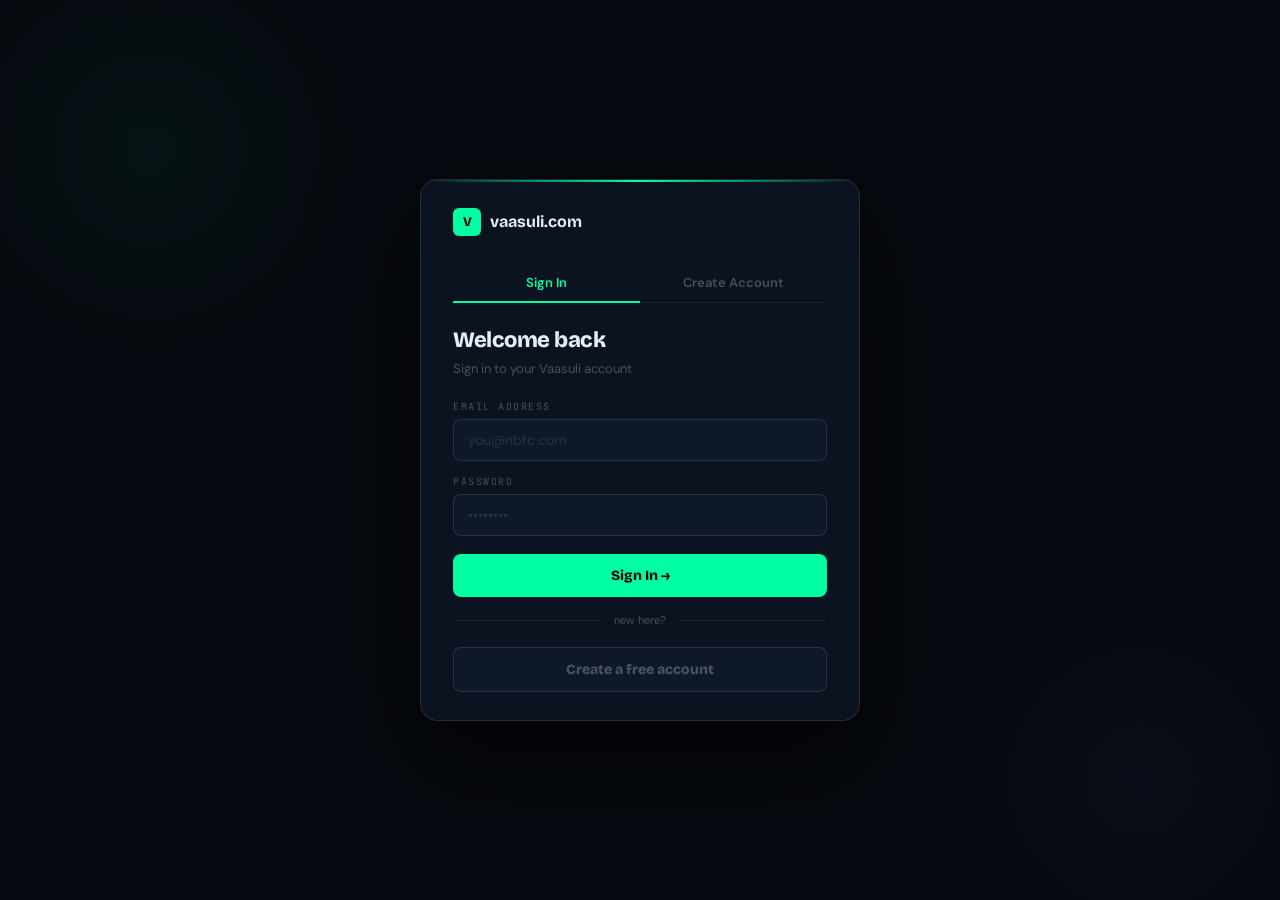
==== platform/index.html @ 33efccbb "Initial commit - vaasuli site" ====
<!DOCTYPE html>
<html lang="en-IN">
<head>
<meta charset="UTF-8">
<meta name="viewport" content="width=device-width, initial-scale=1.0">
<title>Vaasuli Platform — Dashboard</title>
<meta name="robots" content="noindex, nofollow">
<link rel="preconnect" href="https://fonts.googleapis.com">
<link href="https://fonts.googleapis.com/css2?family=Bricolage+Grotesque:opsz,wght@12..96,400;12..96,500;12..96,600;12..96,700;12..96,800&family=DM+Sans:wght@300;400;500;600&family=JetBrains+Mono:wght@400;500;600&display=swap" rel="stylesheet">
<link rel="stylesheet" href="style.css">
</head>
<body>

<!-- ═══════════════════════════════════════════════
     SCREEN 1: AUTH
════════════════════════════════════════════════ -->
<div id="screen-auth" class="screen active">
  <div class="auth-card">
    <div class="auth-top">
      <div class="auth-logo"><div class="lv">V</div><span>vaasuli.com</span></div>
      <div class="auth-tabs">
        <div class="auth-tab on" onclick="authTab('signin')">Sign In</div>
        <div class="auth-tab" onclick="authTab('signup')">Create Account</div>
      </div>
    </div>
    <div class="auth-body">

      <!-- SIGN IN -->
      <div id="auth-signin">
        <div class="auth-hl">Welcome back</div>
        <div class="auth-sub">Sign in to your Vaasuli account</div>
        <label class="f-label">Email address</label>
        <input class="f-inp" type="email" placeholder="you@nbfc.com">
        <label class="f-label">Password</label>
        <input class="f-inp" type="password" placeholder="••••••••">
        <button class="btn-full" onclick="goOnboard()">Sign In &rarr;</button>
        <div class="auth-or"><div class="auth-or-line"></div><div class="auth-or-txt">new here?</div><div class="auth-or-line"></div></div>
        <button class="btn-full" style="background:var(--s2);border:1px solid var(--bd2);color:var(--t3)" onclick="authTab('signup')">Create a free account</button>
      </div>

      <!-- SIGN UP -->
      <div id="auth-signup" style="display:none">
        <div class="auth-pilot-note">
          <div class="apn-badge">FREE</div>
          <div class="apn-txt">Start with <strong style="color:var(--mint)">10 cases at no cost</strong>. Advocate-signed, India Post dispatched. No credit card needed.</div>
        </div>
        <div class="auth-hl">Start your free pilot</div>
        <div class="auth-sub">Takes 2 minutes. First 10 notices on us.</div>
        <label class="f-label">Full name</label>
        <input class="f-inp" type="text" placeholder="Amit Sharma">
        <label class="f-label">Work email</label>
        <input class="f-inp" type="email" placeholder="amit@finservcapital.com">
        <label class="f-label">Password</label>
        <input class="f-inp" type="password" placeholder="Min. 8 characters">
        <button class="btn-full" onclick="goOnboard()">Create Account &amp; Start Pilot &rarr;</button>
      </div>

    </div>
  </div>
</div>

<!-- ═══════════════════════════════════════════════
     SCREEN 2: ONBOARDING
════════════════════════════════════════════════ -->
<div id="screen-onboard" class="screen">
  <div class="ob-wrap">
    <!-- progress bar -->
    <div style="margin-bottom:8px">
      <div class="ob-progress">
        <div class="ob-step"><div class="ob-dot active" id="ob-d1">1</div><div class="ob-line" id="ob-l1"></div></div>
        <div class="ob-step"><div class="ob-dot" id="ob-d2">2</div><div class="ob-line" id="ob-l2"></div></div>
        <div class="ob-step"><div class="ob-dot" id="ob-d3">3</div></div>
      </div>
      <div class="ob-labels">
        <div class="ob-lbl">Company</div>
        <div class="ob-lbl">Portfolio</div>
        <div class="ob-lbl">Confirm</div>
      </div>
    </div>

    <div class="ob-card">

      <!-- STEP 1: Company -->
      <div class="ob-panel active" id="ob-p1">
        <div class="ob-hl">Tell us about your company</div>
        <div class="ob-sub">This helps us customise notice templates and compliance settings for your entity type.</div>
        <label class="f-label">Company / NBFC Name</label>
        <input class="f-inp" type="text" id="ob-company" placeholder="e.g. Finserv Capital Ltd" value="Finserv Capital Ltd">
        <label class="f-label">Your Role</label>
        <select class="f-sel" id="ob-role">
          <option>Collections Head</option>
          <option>VP Collections</option>
          <option>CFO / Finance Head</option>
          <option>CEO / Founder</option>
          <option>Operations Lead</option>
        </select>
        <div class="ob-row2">
          <div>
            <label class="f-label">City</label>
            <input class="f-inp" type="text" placeholder="Mumbai">
          </div>
          <div>
            <label class="f-label">NBFC / Fintech Type</label>
            <select class="f-sel">
              <option>NBFC-MFI</option>
              <option selected>NBFC (Retail)</option>
              <option>Fintech Lender</option>
              <option>DSA / Aggregator</option>
              <option>Collection Agency</option>
            </select>
          </div>
        </div>
        <div class="ob-btns">
          <button class="btn-mint-sm" style="flex:1" onclick="obNext(2)">Continue &rarr;</button>
        </div>
      </div>

      <!-- STEP 2: Portfolio -->
      <div class="ob-panel" id="ob-p2">
        <div class="ob-hl">What loan types do you handle?</div>
        <div class="ob-sub">Select all that apply. We'll pre-configure the right notice formats for each.</div>
        <div class="loan-chips" id="loan-chips">
          <div class="loan-chip on" onclick="toggleChip(this)">Personal Loan</div>
          <div class="loan-chip" onclick="toggleChip(this)">Two-Wheeler</div>
          <div class="loan-chip on" onclick="toggleChip(this)">MSME / Business</div>
          <div class="loan-chip" onclick="toggleChip(this)">LAP / Home Loan</div>
          <div class="loan-chip" onclick="toggleChip(this)">Microfinance</div>
          <div class="loan-chip" onclick="toggleChip(this)">Consumer Durable</div>
          <div class="loan-chip" onclick="toggleChip(this)">Vehicle / CV</div>
          <div class="loan-chip" onclick="toggleChip(this)">Gold Loan</div>
        </div>
        <label class="f-label">Approx DPD accounts per month</label>
        <select class="f-sel" id="ob-vol">
          <option>Under 100</option>
          <option selected>100 – 500</option>
          <option>500 – 2,000</option>
          <option>2,000 – 10,000</option>
          <option>10,000+</option>
        </select>
        <div class="ob-btns">
          <button class="btn-ghost-sm" onclick="obNext(1)">Back</button>
          <button class="btn-mint-sm" style="flex:1" onclick="obNext(3)">Continue &rarr;</button>
        </div>
      </div>

      <!-- STEP 3: Confirm pilot -->
      <div class="ob-panel" id="ob-p3">
        <div class="ob-hl">Your free pilot is ready.</div>
        <div class="ob-sub">Here's what you get — no card required, no commitment.</div>
        <div class="pilot-confirm-box">
          <div class="pcb-hl">🎉 10 Free Notices</div>
          <div class="pcb-rows">
            <div class="pcb-row"><span class="pcb-k">AI-drafted + advocate-signed</span><span class="pcb-v">✓</span></div>
            <div class="pcb-row"><span class="pcb-k">India Post Registered AD dispatch</span><span class="pcb-v">✓</span></div>
            <div class="pcb-row"><span class="pcb-k">WhatsApp + SMS + Email</span><span class="pcb-v">✓</span></div>
            <div class="pcb-row"><span class="pcb-k">Tracking dashboard</span><span class="pcb-v">✓</span></div>
            <div class="pcb-row"><span class="pcb-k">Court-admissible PDF proof</span><span class="pcb-v">✓</span></div>
            <div class="pcb-row"><span class="pcb-k">Cost</span><span class="pcb-v" style="color:var(--mint)">₹0</span></div>
          </div>
        </div>
        <div class="ob-btns">
          <button class="btn-ghost-sm" onclick="obNext(2)">Back</button>
          <button class="btn-mint-sm" style="flex:1" onclick="goApp()">Enter Dashboard &rarr;</button>
        </div>
      </div>

    </div>
  </div>
</div>

<!-- ═══════════════════════════════════════════════
     SCREEN 3: MAIN APP
════════════════════════════════════════════════ -->
<div id="screen-app" class="screen">

  <!-- SIDEBAR -->
  <div class="sidebar">
    <div class="sb-logo"><div class="lv">V</div>Vaasuli</div>

    <div class="sb-pilot">
      <div class="sbp-label">Free Pilot</div>
      <div class="sbp-bar-bg"><div class="sbp-bar" style="width:30%"></div></div>
      <div class="sbp-txt"><span>3 / 10</span><span style="color:var(--t3)">used</span></div>
    </div>

    <nav class="sb-nav">
      <div class="sb-section">Main</div>
      <div class="sb-item on" onclick="showPage('dashboard',this)"><span class="sb-icon">⬛</span>Dashboard</div>
      <div class="sb-item" onclick="showPage('cases',this)"><span class="sb-icon">📋</span>All Cases<span class="sb-badge">3</span></div>
      <div class="sb-item" onclick="showPage('upload',this)"><span class="sb-icon">⬆</span>Upload Cases</div>

      <div class="sb-section">Recovery</div>
      <div class="sb-item" onclick="showPage('cases',this)"><span class="sb-icon">📨</span>Dispatched</div>
      <div class="sb-item" onclick="showPage('cases',this)"><span class="sb-icon">⏳</span>Pending</div>

      <div class="sb-section">Account</div>
      <div class="sb-item" onclick="showPage('billing',this)"><span class="sb-icon">💳</span>Billing &amp; Plans</div>
      <div class="sb-item"><span class="sb-icon">⚙</span>Settings</div>
    </nav>

    <div class="sb-foot">
      <div class="sb-user">
        <div class="sb-avatar">AS</div>
        <div><div class="sb-uname">Amit Sharma</div><div class="sb-urole">Collections Head</div></div>
        <div class="sb-signout" onclick="goAuth()">↩</div>
      </div>
    </div>
  </div>

  <!-- MAIN -->
  <div class="app-main">

    <!-- TOP BAR -->
    <div class="app-topbar">
      <div>
        <div class="tb-title" id="tb-title">Dashboard</div>
        <div class="tb-breadcrumb" id="tb-crumb">Finserv Capital Ltd</div>
      </div>
      <div class="tb-right">
        <button class="btn-sm-ghost">Export CSV</button>
        <button class="btn-sm-mint" onclick="showPage('upload',null)">+ Upload Cases</button>
      </div>
    </div>

    <!-- ─── DASHBOARD PAGE ── -->
    <div id="page-dashboard" class="page active">
      <div class="alert-banner">
        <div class="ab-icon">🎉</div>
        <div class="ab-text">
          <div class="ab-hl">Your free pilot is active — 7 notices remaining</div>
          <div class="ab-sub">Upload your first batch. We'll dispatch advocate-signed notices via India Post + WhatsApp within 48 hours.</div>
        </div>
        <div class="ab-action"><button class="btn-sm-mint" onclick="showPage('upload',null)">Upload Now &rarr;</button></div>
      </div>

      <div class="stat-grid">
        <div class="stat">
          <div class="stat-n">3</div>
          <div class="stat-l">Total Cases</div>
          <div class="stat-delta">▲ this month</div>
        </div>
        <div class="stat">
          <div class="stat-n">2<span class="u"> dispatched</span></div>
          <div class="stat-l">India Post + WhatsApp + SMS</div>
          <div class="stat-delta" style="color:var(--mint)">✓ Court-admissible</div>
        </div>
        <div class="stat">
          <div class="stat-n">1<span class="u"> reviewing</span></div>
          <div class="stat-l">Advocate review in progress</div>
          <div class="stat-delta" style="color:var(--amber)">~ Est. 4hr remaining</div>
        </div>
        <div class="stat">
          <div class="stat-n">₹0</div>
          <div class="stat-l">Cost this month</div>
          <div class="stat-delta" style="color:var(--mint)">✓ Free pilot active</div>
        </div>
      </div>

      <div class="section-header">
        <div class="sh-title">Recent Cases</div>
        <div class="sh-link" onclick="showPage('cases',null)">View all →</div>
      </div>

      <div class="case-table-wrap">
        <div class="ct-head">
          <div class="ct-h">Borrower</div>
          <div class="ct-h">Account No.</div>
          <div class="ct-h">Outstanding</div>
          <div class="ct-h">Type</div>
          <div class="ct-h">Status / Channels</div>
          <div class="ct-h"></div>
        </div>
        <div class="ct-row" onclick="showPage('detail',null)">
          <div><div class="ct-name">Rajesh Kumar Mehra</div><div class="ct-acc">ACC-2024-001</div></div>
          <div class="ct-field ct-acc">FIN-PL-4821</div>
          <div class="ct-amt">₹1,24,500</div>
          <div class="ct-type">Personal Loan</div>
          <div>
            <div style="margin-bottom:5px"><span class="badge dispatched"><span class="badge-dot"></span>Dispatched</span></div>
            <div class="channels">
              <div class="ch ok" title="India Post">IP</div>
              <div class="ch ok" title="WhatsApp">WA</div>
              <div class="ch ok" title="SMS">SM</div>
              <div class="ch ok" title="Email">EM</div>
            </div>
          </div>
          <div class="ct-action">View →</div>
        </div>
        <div class="ct-row" onclick="showPage('detail',null)">
          <div><div class="ct-name">Priya Suresh Nair</div><div class="ct-acc">ACC-2024-002</div></div>
          <div class="ct-field ct-acc">FIN-TW-2204</div>
          <div class="ct-amt">₹48,200</div>
          <div class="ct-type">Two-Wheeler</div>
          <div>
            <div style="margin-bottom:5px"><span class="badge dispatched"><span class="badge-dot"></span>Dispatched</span></div>
            <div class="channels">
              <div class="ch ok">IP</div>
              <div class="ch ok">WA</div>
              <div class="ch ok">SM</div>
              <div class="ch pending">EM</div>
            </div>
          </div>
          <div class="ct-action">View →</div>
        </div>
        <div class="ct-row" onclick="showPage('detail',null)">
          <div><div class="ct-name">Mohan Lal Verma</div><div class="ct-acc">ACC-2024-003</div></div>
          <div class="ct-field ct-acc">FIN-MS-9903</div>
          <div class="ct-amt">₹3,80,000</div>
          <div class="ct-type">MSME Loan</div>
          <div>
            <div style="margin-bottom:5px"><span class="badge review"><span class="badge-dot"></span>Advocate Review</span></div>
            <div class="channels">
              <div class="ch">IP</div>
              <div class="ch">WA</div>
              <div class="ch">SM</div>
              <div class="ch">EM</div>
            </div>
          </div>
          <div class="ct-action">View →</div>
        </div>
      </div>
    </div>

    <!-- ─── CASES PAGE ── -->
    <div id="page-cases" class="page">
      <div class="filter-bar">
        <input class="f-search" placeholder="Search borrower, account, amount…">
        <div class="f-pill on" onclick="filterPill(this)">All (3)</div>
        <div class="f-pill" onclick="filterPill(this)">Dispatched (2)</div>
        <div class="f-pill" onclick="filterPill(this)">In Review (1)</div>
        <div class="f-pill" onclick="filterPill(this)">Draft (0)</div>
      </div>
      <div class="case-table-wrap">
        <div class="ct-head">
          <div class="ct-h">Borrower</div>
          <div class="ct-h">Account No.</div>
          <div class="ct-h">Outstanding</div>
          <div class="ct-h">Loan Type</div>
          <div class="ct-h">Status / Channels</div>
          <div class="ct-h"></div>
        </div>
        <div class="ct-row" onclick="showPage('detail',null)">
          <div><div class="ct-name">Rajesh Kumar Mehra</div><div class="ct-acc">Dispatched 12 Mar 2025</div></div>
          <div class="ct-acc">FIN-PL-4821</div>
          <div class="ct-amt">₹1,24,500</div>
          <div class="ct-type">Personal Loan</div>
          <div><div style="margin-bottom:5px"><span class="badge dispatched"><span class="badge-dot"></span>Dispatched</span></div><div class="channels"><div class="ch ok">IP</div><div class="ch ok">WA</div><div class="ch ok">SM</div><div class="ch ok">EM</div></div></div>
          <div class="ct-action">View →</div>
        </div>
        <div class="ct-row" onclick="showPage('detail',null)">
          <div><div class="ct-name">Priya Suresh Nair</div><div class="ct-acc">Dispatched 12 Mar 2025</div></div>
          <div class="ct-acc">FIN-TW-2204</div>
          <div class="ct-amt">₹48,200</div>
          <div class="ct-type">Two-Wheeler</div>
          <div><div style="margin-bottom:5px"><span class="badge dispatched"><span class="badge-dot"></span>Dispatched</span></div><div class="channels"><div class="ch ok">IP</div><div class="ch ok">WA</div><div class="ch ok">SM</div><div class="ch pending">EM</div></div></div>
          <div class="ct-action">View →</div>
        </div>
        <div class="ct-row" onclick="showPage('detail',null)">
          <div><div class="ct-name">Mohan Lal Verma</div><div class="ct-acc">Submitted 13 Mar 2025</div></div>
          <div class="ct-acc">FIN-MS-9903</div>
          <div class="ct-amt">₹3,80,000</div>
          <div class="ct-type">MSME Loan</div>
          <div><div style="margin-bottom:5px"><span class="badge review"><span class="badge-dot"></span>Advocate Review</span></div><div class="channels"><div class="ch">IP</div><div class="ch">WA</div><div class="ch">SM</div><div class="ch">EM</div></div></div>
          <div class="ct-action">View →</div>
        </div>
      </div>
    </div>

    <!-- ─── UPLOAD PAGE ── -->
    <div id="page-upload" class="page">
      <div class="upload-wrap">

        <!-- step indicator -->
        <div style="display:flex;gap:0;margin-bottom:28px;background:var(--s1);border:1px solid var(--bd);border-radius:8px;overflow:hidden" id="upload-steps">
          <div style="flex:1;padding:10px 16px;text-align:center;font-size:12px;font-weight:600;color:var(--mint);background:var(--mint-d);border-right:1px solid var(--bd)">1. Upload CSV</div>
          <div style="flex:1;padding:10px 16px;text-align:center;font-size:12px;font-weight:500;color:var(--t3);border-right:1px solid var(--bd)">2. Map Columns</div>
          <div style="flex:1;padding:10px 16px;text-align:center;font-size:12px;font-weight:500;color:var(--t3);border-right:1px solid var(--bd)">3. Notice Type</div>
          <div style="flex:1;padding:10px 16px;text-align:center;font-size:12px;font-weight:500;color:var(--t3)">4. Review &amp; Dispatch</div>
        </div>

        <div id="upload-panel-1">
          <!-- dropzone -->
          <div class="dropzone" id="dropzone" onclick="simulateParse()" ondragover="this.classList.add('drag')" ondragleave="this.classList.remove('drag')">
            <div class="dz-icon">📂</div>
            <div class="dz-hl">Drop your CSV here, or click to browse</div>
            <div class="dz-sub">Your borrower data. We'll detect columns automatically.</div>
            <div class="dz-types">CSV · XLS · XLSX &nbsp;·&nbsp; Max 10MB &nbsp;·&nbsp; Up to 5,000 rows</div>
          </div>

          <div class="or-row"><div class="or-l"></div><div class="or-t">or enter manually</div><div class="or-l"></div></div>

          <!-- manual entry -->
          <div style="background:var(--s1);border:1px solid var(--bd);border-radius:10px;padding:18px;margin-bottom:20px">
            <div style="font-family:'Bricolage Grotesque',sans-serif;font-size:14px;font-weight:700;margin-bottom:14px">Add a single case manually</div>
            <div style="display:grid;grid-template-columns:1fr 1fr;gap:12px">
              <div><label class="f-label">Borrower Full Name</label><input class="f-inp" placeholder="Rajesh Kumar Mehra" style="margin-bottom:0"></div>
              <div><label class="f-label">Account / Loan ID</label><input class="f-inp" placeholder="FIN-PL-4821" style="margin-bottom:0"></div>
              <div><label class="f-label">Outstanding (₹)</label><input class="f-inp" placeholder="1,24,500" style="margin-bottom:0"></div>
              <div><label class="f-label">DPD (days)</label><input class="f-inp" placeholder="65" style="margin-bottom:0"></div>
            </div>
            <div style="margin-top:12px"><label class="f-label">Full Address (for India Post dispatch)</label><textarea class="f-inp" rows="2" placeholder="Plot 12, Vasant Vihar, New Delhi 110057" style="margin-bottom:0;resize:none"></textarea></div>
            <div style="display:grid;grid-template-columns:1fr 1fr;gap:12px;margin-top:12px">
              <div><label class="f-label">Mobile Number</label><input class="f-inp" placeholder="+91 98765 43210" style="margin-bottom:0"></div>
              <div><label class="f-label">Email (optional)</label><input class="f-inp" placeholder="rajesh@gmail.com" style="margin-bottom:0"></div>
            </div>
            <button class="btn-sm-mint" style="margin-top:14px" onclick="simulateParse()">Add Case &rarr;</button>
          </div>
        </div>

        <!-- STEP 2: Column mapper (hidden initially) -->
        <div id="upload-panel-2" style="display:none">
          <div class="col-mapper">
            <div class="cm-head">
              <div>
                <div class="cm-hl">Map your columns</div>
                <div class="cm-sub">We found 7 columns. Tell us what each one contains.</div>
              </div>
              <span style="margin-left:auto;font-family:'JetBrains Mono',monospace;font-size:10px;color:var(--mint)">8 rows detected</span>
            </div>
            <div class="cm-rows">
              <div class="cm-row"><div class="cm-col">borrower_name</div><div class="cm-arrow">→</div><select class="cm-map"><option selected>Borrower Full Name</option><option>Account Number</option><option>Skip this column</option></select></div>
              <div class="cm-row"><div class="cm-col">account_id</div><div class="cm-arrow">→</div><select class="cm-map"><option>Borrower Full Name</option><option selected>Account Number</option><option>Skip this column</option></select></div>
              <div class="cm-row"><div class="cm-col">outstanding_amt</div><div class="cm-arrow">→</div><select class="cm-map"><option selected>Outstanding Amount (₹)</option><option>Skip this column</option></select></div>
              <div class="cm-row"><div class="cm-col">dpd_days</div><div class="cm-arrow">→</div><select class="cm-map"><option selected>DPD (days)</option><option>Skip this column</option></select></div>
              <div class="cm-row"><div class="cm-col">address</div><div class="cm-arrow">→</div><select class="cm-map"><option selected>Postal Address</option><option>Skip this column</option></select></div>
              <div class="cm-row"><div class="cm-col">mobile</div><div class="cm-arrow">→</div><select class="cm-map"><option selected>Mobile Number</option><option>Skip this column</option></select></div>
              <div class="cm-row"><div class="cm-col">email_id</div><div class="cm-arrow">→</div><select class="cm-map"><option selected>Email</option><option>Skip this column</option></select></div>
            </div>
          </div>
          <div style="display:flex;gap:10px">
            <button class="btn-ghost-sm" onclick="uploadStep(1)">← Back</button>
            <button class="btn-mint-sm" style="flex:1" onclick="uploadStep(3)">Columns look good &rarr;</button>
          </div>
        </div>

        <!-- STEP 3: Notice type -->
        <div id="upload-panel-3" style="display:none">
          <div style="font-family:'Bricolage Grotesque',sans-serif;font-size:16px;font-weight:800;margin-bottom:6px">Select notice type</div>
          <div style="font-size:13px;color:var(--t3);margin-bottom:18px">Applied to all 8 cases in this batch. You can override per case in the next step.</div>
          <div class="notice-types" id="notice-type-grid">
            <div class="nt on" onclick="selectNT(this)">
              <div class="nt-name">Loan Recall Notice</div>
              <div class="nt-desc">General demand notice for loan repayment. Most common for retail DPD.</div>
              <div class="nt-check">✓ Selected</div>
            </div>
            <div class="nt" onclick="selectNT(this)">
              <div class="nt-name">Section 138 — NI Act</div>
              <div class="nt-desc">Cheque dishonour. Criminal liability. Triggers 15-day reply window.</div>
              <div class="nt-check">✓ Selected</div>
            </div>
            <div class="nt" onclick="selectNT(this)">
              <div class="nt-name">SARFAESI Demand Notice</div>
              <div class="nt-desc">For secured NBFCs. Triggers 60-day reply under Section 13(2).</div>
              <div class="nt-check">✓ Selected</div>
            </div>
            <div class="nt" onclick="selectNT(this)">
              <div class="nt-name">Arbitration Notice</div>
              <div class="nt-desc">Commences arbitration under the loan agreement arbitration clause.</div>
              <div class="nt-check">✓ Selected</div>
            </div>
            <div class="nt" onclick="selectNT(this)">
              <div class="nt-name">Pre-Litigation Notice</div>
              <div class="nt-desc">Civil suit warning. Last step before filing in District Court.</div>
              <div class="nt-check">✓ Selected</div>
            </div>
            <div class="nt" onclick="selectNT(this)">
              <div class="nt-name">Settlement Offer</div>
              <div class="nt-desc">One-time settlement proposal with deadline. For older NPA accounts.</div>
              <div class="nt-check">✓ Selected</div>
            </div>
          </div>
          <div style="display:flex;gap:10px">
            <button class="btn-ghost-sm" onclick="uploadStep(2)">← Back</button>
            <button class="btn-mint-sm" style="flex:1" onclick="uploadStep(4)">Continue to Review &rarr;</button>
          </div>
        </div>

        <!-- STEP 4: Review & Dispatch -->
        <div id="upload-panel-4" style="display:none">
          <div class="dispatch-summary">
            <div class="ds-row"><span class="ds-k">Cases in batch</span><span class="ds-v">8</span></div>
            <div class="ds-row"><span class="ds-k">Notice type</span><span class="ds-v">Loan Recall Notice</span></div>
            <div class="ds-row"><span class="ds-k">Dispatch channels</span><span class="ds-v">India Post + WhatsApp + SMS + Email</span></div>
            <div class="ds-row"><span class="ds-k">Pilot cases used</span><span class="ds-v">3 → 10 of 10 (pilot limit reached after this batch)</span></div>
            <div class="ds-row"><span class="ds-k">Cost this batch</span><span class="ds-v">₹0 — covered by free pilot</span></div>
            <div class="ds-row"><span class="ds-k">Est. dispatch time</span><span class="ds-v">Within 48 hours</span></div>
          </div>

          <div class="review-table">
            <div class="rt-head">
              <div class="rt-h">#</div><div class="rt-h">Borrower</div><div class="rt-h">Account / Address</div>
              <div class="rt-h">Outstanding</div><div class="rt-h">DPD</div><div class="rt-h"></div>
            </div>
            <div class="rt-row"><div class="rt-num">01</div><div><div class="rt-name">Rajesh Kumar Mehra</div></div><div><div class="rt-field">FIN-PL-4821</div><div class="rt-addr">Plot 12, Vasant Vihar, Delhi</div></div><div class="rt-field">₹1,24,500</div><div class="rt-field" style="color:var(--red)">65d</div><div class="rt-edit">Edit</div></div>
            <div class="rt-row"><div class="rt-num">02</div><div><div class="rt-name">Priya Suresh Nair</div></div><div><div class="rt-field">FIN-TW-2204</div><div class="rt-addr">14-B, Koramangala, Bengaluru</div></div><div class="rt-field">₹48,200</div><div class="rt-field" style="color:var(--amber)">42d</div><div class="rt-edit">Edit</div></div>
            <div class="rt-row"><div class="rt-num">03</div><div><div class="rt-name">Sunil Patkar</div></div><div><div class="rt-field">FIN-PL-8812</div><div class="rt-addr">C-4, Andheri West, Mumbai</div></div><div class="rt-field">₹2,10,000</div><div class="rt-field" style="color:var(--red)">90d</div><div class="rt-edit">Edit</div></div>
            <div class="rt-row"><div class="rt-num">04</div><div><div class="rt-name">Anita Bose</div></div><div><div class="rt-field">FIN-MS-1102</div><div class="rt-addr">22, Salt Lake, Kolkata</div></div><div class="rt-field">₹5,60,000</div><div class="rt-field" style="color:var(--red)">110d</div><div class="rt-edit">Edit</div></div>
            <div style="padding:10px 16px;text-align:center;font-size:11px;color:var(--t3);font-family:'JetBrains Mono',monospace">+ 4 more cases in batch</div>
          </div>

          <div style="display:flex;gap:10px;margin-top:4px">
            <button class="btn-ghost-sm" onclick="uploadStep(3)">← Back</button>
            <button class="btn-mint-sm" style="flex:1;font-size:15px;padding:13px" onclick="dispatchBatch()">✓ Confirm &amp; Dispatch All 8 Cases</button>
          </div>
        </div>

        <!-- SUCCESS -->
        <div id="upload-success" style="display:none;text-align:center;padding:48px 20px">
          <div style="font-size:48px;margin-bottom:16px">✅</div>
          <div style="font-family:'Bricolage Grotesque',sans-serif;font-size:24px;font-weight:800;color:var(--mint);margin-bottom:8px;letter-spacing:-.5px">8 cases queued for dispatch</div>
          <div style="font-size:14px;color:var(--t2);max-width:380px;margin:0 auto 28px;line-height:1.6">Advocate review begins immediately. India Post + WhatsApp + SMS dispatched within 48 hours. You'll get a WhatsApp update when each notice goes out.</div>
          <div style="display:flex;gap:10px;justify-content:center">
            <button class="btn-sm-mint" onclick="showPage('cases',null)" style="padding:11px 22px;font-size:14px">View Cases →</button>
            <button class="btn-sm-ghost" onclick="resetUpload()">Upload Another Batch</button>
          </div>
        </div>

      </div>
    </div>

    <!-- ─── CASE DETAIL PAGE ── -->
    <div id="page-detail" class="page">
      <div style="margin-bottom:20px">
        <button class="btn-sm-ghost" onclick="showPage('cases',null)" style="font-size:12px">← Back to Cases</button>
      </div>

      <div style="margin-bottom:20px;display:flex;align-items:flex-start;justify-content:space-between;gap:16px">
        <div>
          <div style="font-family:'Bricolage Grotesque',sans-serif;font-size:22px;font-weight:800;letter-spacing:-.5px;margin-bottom:4px">Rajesh Kumar Mehra</div>
          <div style="display:flex;gap:10px;align-items:center;flex-wrap:wrap">
            <span class="badge dispatched"><span class="badge-dot"></span>Dispatched</span>
            <span style="font-family:'JetBrains Mono',monospace;font-size:11px;color:var(--t3)">FIN-PL-4821</span>
            <span style="font-family:'JetBrains Mono',monospace;font-size:11px;color:var(--t3)">Personal Loan</span>
            <span style="font-family:'JetBrains Mono',monospace;font-size:11px;color:var(--t3)">Case #ACC-2024-001</span>
          </div>
        </div>
        <button class="btn-sm-ghost">Download PDF Proof</button>
      </div>

      <div class="case-detail-grid">
        <div class="cd-main">

          <!-- Timeline -->
          <div class="info-card" style="margin-bottom:14px">
            <div class="ic-head"><div class="ic-hl">Case Timeline</div></div>
            <div class="ic-body">
              <div class="timeline">
                <div class="tl-item">
                  <div class="tl-left"><div class="tl-dot done">✓</div><div class="tl-line"></div></div>
                  <div class="tl-content"><div class="tl-title">Case Created</div><div class="tl-sub">Uploaded via CSV batch. Borrower data verified.</div><div class="tl-time">12 Mar 2025, 10:14 AM</div></div>
                </div>
                <div class="tl-item">
                  <div class="tl-left"><div class="tl-dot done">✓</div><div class="tl-line"></div></div>
                  <div class="tl-content"><div class="tl-title">AI Notice Generated</div><div class="tl-sub">Loan Recall Notice drafted. Borrower details, outstanding amount, and legal references auto-filled.</div><div class="tl-time">12 Mar 2025, 10:18 AM</div></div>
                </div>
                <div class="tl-item">
                  <div class="tl-left"><div class="tl-dot done">✓</div><div class="tl-line"></div></div>
                  <div class="tl-content"><div class="tl-title">Advocate Review &amp; Sign</div><div class="tl-sub">Reviewed and signed by Adv. Pallavi Sharma (Bar Council Reg. MH/2018/1024). Letterhead applied.</div><div class="tl-time">12 Mar 2025, 2:40 PM</div></div>
                </div>
                <div class="tl-item">
                  <div class="tl-left"><div class="tl-dot done">✓</div><div class="tl-line"></div></div>
                  <div class="tl-content">
                    <div class="tl-title">Dispatched — All Channels</div>
                    <div class="tl-sub">India Post Regd AD booked (Article No. EW8841201IN). WhatsApp notice delivered. SMS sent. Email delivered.</div>
                    <div class="tl-time">12 Mar 2025, 4:55 PM</div>
                    <div class="channel-grid" style="margin-top:10px">
                      <div class="ch-card">
                        <div class="chc-top"><span class="chc-icon">📮</span><span class="chc-name">India Post Regd AD</span></div>
                        <div class="chc-status">Dispatched. Article No. EW8841201IN</div>
                        <div class="chc-badge"><span class="badge dispatched" style="font-size:9px"><span class="badge-dot"></span>Dispatched</span></div>
                      </div>
                      <div class="ch-card">
                        <div class="chc-top"><span class="chc-icon">💬</span><span class="chc-name">WhatsApp</span></div>
                        <div class="chc-status">Delivered to +91 98765 43210. Read receipt: pending.</div>
                        <div class="chc-badge"><span class="badge dispatched" style="font-size:9px"><span class="badge-dot"></span>Delivered</span></div>
                      </div>
                      <div class="ch-card">
                        <div class="chc-top"><span class="chc-icon">📱</span><span class="chc-name">SMS</span></div>
                        <div class="chc-status">Delivered via MSG91. DLT Template ID verified.</div>
                        <div class="chc-badge"><span class="badge dispatched" style="font-size:9px"><span class="badge-dot"></span>Delivered</span></div>
                      </div>
                      <div class="ch-card">
                        <div class="chc-top"><span class="chc-icon">📧</span><span class="chc-name">Email</span></div>
                        <div class="chc-status">Delivered to <a href="/cdn-cgi/l/email-protection" class="__cf_email__" data-cfemail="24560a49414c5645644349454d480a474b49">[email&#160;protected]</a>. Opened 1×.</div>
                        <div class="chc-badge"><span class="badge dispatched" style="font-size:9px"><span class="badge-dot"></span>Opened</span></div>
                      </div>
                    </div>
                  </div>
                </div>
                <div class="tl-item">
                  <div class="tl-left"><div class="tl-dot active">⏳</div></div>
                  <div class="tl-content"><div class="tl-title">Awaiting Borrower Response</div><div class="tl-sub">Reply window: 15 days from dispatch. Deadline 27 Mar 2025. No response yet.</div><div class="tl-time">Monitoring…</div></div>
                </div>
              </div>
            </div>
          </div>

          <!-- Notice preview -->
          <div class="info-card">
            <div class="ic-head"><div class="ic-hl">Notice Preview</div><span style="font-size:11px;color:var(--t3);font-family:'JetBrains Mono',monospace">Loan Recall Notice</span></div>
            <div class="ic-body">
              <div class="notice-preview">
                <div class="np-watermark">VAASULI</div>
                <div class="np-text">
                  <p style="text-align:right;margin-bottom:12px;color:var(--t3)">Date: 12th March 2025</p>
                  <p style="margin-bottom:8px"><strong style="color:var(--t)">To,</strong><br>
                  Rajesh Kumar Mehra,<br>Plot 12, Vasant Vihar, New Delhi – 110057</p>
                  <p style="margin-bottom:12px"><strong style="color:var(--t)">Sub: Notice calling upon repayment of outstanding loan amount of ₹1,24,500/-</strong></p>
                  <p style="margin-bottom:10px">Under instructions from and on behalf of our client, <strong style="color:var(--t)">Finserv Capital Ltd</strong>, a Non-Banking Financial Company registered under the Companies Act, 2013, we hereby issue you this Loan Recall Notice.</p>
                  <p style="margin-bottom:10px">You had availed a personal loan (Loan Account No. FIN-PL-4821) from our client. As per records, the outstanding principal and interest due as of the date of this notice stands at <strong style="color:var(--mint)">₹1,24,500/-</strong> (Rupees One Lakh Twenty-Four Thousand Five Hundred Only), with the account having been irregular for <strong style="color:var(--t)">65 days</strong>.</p>
                  <p style="margin-bottom:10px">You are hereby called upon to pay the full outstanding amount within <strong style="color:var(--t)">15 (fifteen) days</strong> from the receipt of this notice, failing which our client reserves the right to initiate appropriate legal proceedings under applicable laws, including but not limited to proceedings under the SARFAESI Act, 2002 and the Arbitration and Conciliation Act, 1996, without further notice to you.</p>
                  <p style="color:var(--t3);font-style:italic">This notice is issued without prejudice to all other rights and remedies available to our client.</p>
                  <p style="margin-top:16px;color:var(--t2)">Yours faithfully,<br><strong style="color:var(--t)">Adv. Pallavi Sharma</strong><br>Bar Council No. MH/2018/1024<br><em style="color:var(--t3)">On behalf of Finserv Capital Ltd</em></p>
                </div>
              </div>
            </div>
          </div>

        </div>

        <!-- Right sidebar -->
        <div class="cd-sidebar">
          <div class="info-card">
            <div class="ic-head"><div class="ic-hl">Borrower Details</div></div>
            <div class="ic-body">
              <div class="ic-row"><span class="ic-k">Name</span><span class="ic-v">Rajesh Kumar Mehra</span></div>
              <div class="ic-row"><span class="ic-k">Account No.</span><span class="ic-v">FIN-PL-4821</span></div>
              <div class="ic-row"><span class="ic-k">Loan Type</span><span class="ic-v">Personal Loan</span></div>
              <div class="ic-row"><span class="ic-k">Outstanding</span><span class="ic-v" style="color:var(--mint)">₹1,24,500</span></div>
              <div class="ic-row"><span class="ic-k">DPD</span><span class="ic-v" style="color:var(--red)">65 days</span></div>
              <div class="ic-row"><span class="ic-k">Mobile</span><span class="ic-v">+91 98765 43210</span></div>
              <div class="ic-row"><span class="ic-k">Email</span><span class="ic-v"><a href="/cdn-cgi/l/email-protection" class="__cf_email__" data-cfemail="43316d2e262b312203242e222a2f6d202c2e">[email&#160;protected]</a></span></div>
            </div>
          </div>

          <div class="info-card">
            <div class="ic-head"><div class="ic-hl">India Post</div></div>
            <div class="ic-body">
              <div class="ic-row"><span class="ic-k">Status</span><span class="badge dispatched" style="font-size:10px"><span class="badge-dot"></span>Dispatched</span></div>
              <div class="ic-row"><span class="ic-k">Article No.</span><span class="ic-v">EW8841201IN</span></div>
              <div class="ic-row"><span class="ic-k">Dispatched</span><span class="ic-v">12 Mar 2025</span></div>
              <div class="ic-row"><span class="ic-k">AD Card</span><span class="ic-v" style="color:var(--amber)">Awaited</span></div>
              <div style="margin-top:12px">
                <div style="font-size:11px;color:var(--t3);margin-bottom:8px;line-height:1.4">When the AD card is received by post, upload it here to complete the delivery proof.</div>
                <button class="btn-sm-ghost" style="width:100%">Upload AD Card Scan</button>
              </div>
            </div>
          </div>

          <div class="info-card">
            <div class="ic-head"><div class="ic-hl">Escalate</div></div>
            <div class="ic-body">
              <div style="font-size:12px;color:var(--t3);margin-bottom:14px;line-height:1.5">No response after 15 days? Move to next stage.</div>
              <button class="btn-sm-ghost" style="width:100%;margin-bottom:8px">→ Arbitration (ODR)</button>
              <button class="btn-sm-ghost" style="width:100%">→ SARFAESI / S.138 Prep</button>
            </div>
          </div>
        </div>
      </div>
    </div>

    <!-- ─── BILLING PAGE ── -->
    <div id="page-billing" class="page">
      <div style="max-width:680px">
        <div class="alert-banner" style="margin-bottom:24px">
          <div class="ab-icon">🎉</div>
          <div class="ab-text">
            <div class="ab-hl">Free Pilot — 3 of 10 notices used</div>
            <div class="ab-sub">7 notices remaining at no cost. Upgrade any time — no interruption to dispatched cases.</div>
          </div>
        </div>

        <div style="display:grid;grid-template-columns:repeat(3,1fr);gap:12px">
          <div style="background:var(--s1);border:1px solid var(--bd);border-radius:10px;padding:22px">
            <div style="font-family:'JetBrains Mono',monospace;font-size:10px;letter-spacing:2px;color:var(--mint);text-transform:uppercase;margin-bottom:12px">Self-Serve</div>
            <div style="font-family:'Bricolage Grotesque',sans-serif;font-size:36px;font-weight:800;letter-spacing:-1px;line-height:1">₹499</div>
            <div style="font-family:'JetBrains Mono',monospace;font-size:11px;color:var(--t3);margin-bottom:14px">per notice · up to 100/mo</div>
            <button class="btn-sm-ghost" style="width:100%">Select Plan</button>
          </div>
          <div style="background:var(--s1);border:1px solid var(--mint);border-radius:10px;padding:22px;position:relative">
            <div style="position:absolute;top:0;left:0;right:0;height:2px;background:var(--mint);border-radius:2px 2px 0 0"></div>
            <div style="font-family:'JetBrains Mono',monospace;font-size:10px;letter-spacing:2px;color:var(--mint);text-transform:uppercase;margin-bottom:12px">Business</div>
            <div style="font-family:'Bricolage Grotesque',sans-serif;font-size:36px;font-weight:800;letter-spacing:-1px;line-height:1">₹99</div>
            <div style="font-family:'JetBrains Mono',monospace;font-size:11px;color:var(--t3);margin-bottom:14px">per notice · 500+/mo</div>
            <button class="btn-sm-mint" style="width:100%;padding:9px">Upgrade Now</button>
          </div>
          <div style="background:var(--s1);border:1px solid var(--bd);border-radius:10px;padding:22px">
            <div style="font-family:'JetBrains Mono',monospace;font-size:10px;letter-spacing:2px;color:var(--mint);text-transform:uppercase;margin-bottom:12px">Enterprise</div>
            <div style="font-family:'Bricolage Grotesque',sans-serif;font-size:36px;font-weight:800;letter-spacing:-1px;line-height:1">₹33</div>
            <div style="font-family:'JetBrains Mono',monospace;font-size:11px;color:var(--t3);margin-bottom:14px">per notice · 10,000+/mo</div>
            <button class="btn-sm-ghost" style="width:100%">Contact Sales</button>
          </div>
        </div>
      </div>
    </div>

  </div>
</div>


<script src="app.js"></script>
</body>
</html>
---- platform/style.css ----
:root{
  --bg:#06090f;--s1:#0b1220;--s2:#0f1829;--s3:#142035;--s4:#1a2840;
  --bd:rgba(232,237,245,0.07);--bd2:rgba(232,237,245,0.12);--bd3:rgba(232,237,245,0.20);
  --t:#e8edf5;--t2:rgba(232,237,245,0.55);--t3:rgba(232,237,245,0.28);--t4:rgba(232,237,245,0.12);
  --mint:#00ffa3;--mint-d:rgba(0,255,163,0.07);--mint-m:rgba(0,255,163,0.15);--mint-b:rgba(0,255,163,0.25);
  --red:#ff5555;--red-d:rgba(255,85,85,0.1);
  --amber:#ffb547;--amber-d:rgba(255,181,71,0.1);
  --blue:#5b8fff;--blue-d:rgba(91,143,255,0.1);
  --purple:#a78bfa;--purple-d:rgba(167,139,250,0.1);
  --sidebar:220px;
}
*{margin:0;padding:0;box-sizing:border-box}
html{scroll-behavior:smooth}
body{font-family:'DM Sans',sans-serif;background:var(--bg);color:var(--t);-webkit-font-smoothing:antialiased;overflow-x:hidden;min-height:100vh}

/* ─── SCREENS ── */
.screen{display:none;min-height:100vh}
.screen.active{display:flex}

/* ═══════════════════════════════════════════════
   AUTH SCREEN
════════════════════════════════════════════════ */
#screen-auth{align-items:center;justify-content:center;padding:20px;position:relative;overflow:hidden}
#screen-auth::before{content:'';position:absolute;top:-100px;left:-100px;width:500px;height:500px;background:radial-gradient(circle,rgba(0,255,163,0.04) 0%,transparent 65%);pointer-events:none}
#screen-auth::after{content:'';position:absolute;bottom:-80px;right:-60px;width:400px;height:400px;background:radial-gradient(circle,rgba(91,143,255,0.04) 0%,transparent 65%);pointer-events:none}

.auth-card{background:var(--s1);border:1px solid var(--bd2);border-radius:18px;width:100%;max-width:440px;overflow:hidden;position:relative;box-shadow:0 40px 100px rgba(0,0,0,0.6)}
.auth-card::after{content:'';position:absolute;top:0;left:0;right:0;height:2px;background:linear-gradient(90deg,transparent,var(--mint),transparent)}
.auth-top{padding:28px 32px 0}
.auth-logo{display:flex;align-items:center;gap:9px;margin-bottom:28px}
.auth-logo .lv{width:28px;height:28px;background:var(--mint);border-radius:6px;display:flex;align-items:center;justify-content:center;font-size:13px;font-weight:800;color:#06090f;font-family:'Bricolage Grotesque',sans-serif}
.auth-logo span{font-family:'Bricolage Grotesque',sans-serif;font-size:16px;font-weight:700}
.auth-tabs{display:flex;border-bottom:1px solid var(--bd);margin-bottom:24px}
.auth-tab{flex:1;padding:10px;text-align:center;font-size:13px;font-weight:600;color:var(--t3);cursor:pointer;border-bottom:2px solid transparent;margin-bottom:-1px;transition:all .15s}
.auth-tab.on{color:var(--mint);border-bottom-color:var(--mint)}
.auth-body{padding:0 32px 28px}
.auth-hl{font-family:'Bricolage Grotesque',sans-serif;font-size:22px;font-weight:800;letter-spacing:-.5px;margin-bottom:6px}
.auth-sub{font-size:13px;color:var(--t3);margin-bottom:22px;line-height:1.5}
.f-label{display:block;font-family:'JetBrains Mono',monospace;font-size:10px;letter-spacing:1.5px;text-transform:uppercase;color:var(--t3);margin-bottom:6px}
.f-inp{width:100%;background:var(--s2);border:1px solid var(--bd2);border-radius:8px;padding:11px 14px;font-family:'DM Sans',sans-serif;font-size:14px;color:var(--t);outline:none;transition:border-color .15s;margin-bottom:14px}
.f-inp::placeholder{color:var(--t4)}
.f-inp:focus{border-color:rgba(0,255,163,.35)}
.btn-full{width:100%;background:var(--mint);border:none;border-radius:8px;padding:13px;font-family:'Bricolage Grotesque',sans-serif;font-weight:800;font-size:14px;color:#06090f;cursor:pointer;transition:all .15s;margin-top:4px}
.btn-full:hover{background:#33ffb5;box-shadow:0 6px 20px rgba(0,255,163,.2)}
.auth-or{display:flex;align-items:center;gap:12px;margin:16px 0}
.auth-or-line{flex:1;height:1px;background:var(--bd)}
.auth-or-txt{font-size:11px;color:var(--t3)}
.auth-pilot-note{background:var(--mint-d);border:1px solid rgba(0,255,163,.15);border-radius:8px;padding:12px 14px;display:flex;gap:10px;align-items:flex-start;margin-bottom:16px}
.apn-badge{background:var(--mint);color:#06090f;font-family:'JetBrains Mono',monospace;font-size:9px;font-weight:600;padding:2px 7px;border-radius:3px;letter-spacing:.5px;flex-shrink:0;margin-top:2px}
.apn-txt{font-size:12px;color:var(--t2);line-height:1.5}

/* ═══════════════════════════════════════════════
   ONBOARDING
════════════════════════════════════════════════ */
#screen-onboard{align-items:center;justify-content:center;padding:20px;flex-direction:column}
.ob-wrap{width:100%;max-width:520px}
.ob-progress{display:flex;align-items:center;gap:0;margin-bottom:40px}
.ob-step{display:flex;align-items:center;flex:1}
.ob-dot{width:28px;height:28px;border-radius:50%;border:2px solid var(--bd2);display:flex;align-items:center;justify-content:center;font-family:'JetBrains Mono',monospace;font-size:11px;font-weight:500;color:var(--t3);transition:all .3s;flex-shrink:0}
.ob-dot.done{background:var(--mint);border-color:var(--mint);color:#06090f}
.ob-dot.active{border-color:var(--mint);color:var(--mint)}
.ob-line{flex:1;height:1px;background:var(--bd);transition:background .3s}
.ob-line.done{background:var(--mint)}
.ob-step-lbl{font-size:11px;color:var(--t3);margin-top:6px;font-family:'JetBrains Mono',monospace;letter-spacing:.5px}
.ob-labels{display:flex;justify-content:space-between;margin-top:6px;margin-bottom:32px}
.ob-lbl{font-size:10px;color:var(--t3);text-align:center;font-family:'JetBrains Mono',monospace;letter-spacing:.5px;flex:1}

.ob-card{background:var(--s1);border:1px solid var(--bd2);border-radius:16px;padding:32px;position:relative;overflow:hidden}
.ob-card::after{content:'';position:absolute;top:0;left:0;right:0;height:2px;background:linear-gradient(90deg,transparent,var(--mint),transparent)}
.ob-hl{font-family:'Bricolage Grotesque',sans-serif;font-size:22px;font-weight:800;letter-spacing:-.5px;margin-bottom:6px}
.ob-sub{font-size:13px;color:var(--t3);margin-bottom:24px;line-height:1.5}
.ob-panel{display:none}.ob-panel.active{display:block}
.ob-row2{display:grid;grid-template-columns:1fr 1fr;gap:14px}
.f-sel{width:100%;background:var(--s2);border:1px solid var(--bd2);border-radius:8px;padding:11px 14px;font-family:'DM Sans',sans-serif;font-size:14px;color:var(--t);outline:none;transition:border-color .15s;margin-bottom:14px;cursor:pointer;-webkit-appearance:none;background-image:url("data:image/svg+xml,%3Csvg xmlns='http://www.w3.org/2000/svg' width='12' height='8' fill='none'%3E%3Cpath d='M1 1l5 5 5-5' stroke='rgba(232,237,245,0.3)' stroke-width='1.5' stroke-linecap='round'/%3E%3C/svg%3E");background-repeat:no-repeat;background-position:right 14px center}
.f-sel:focus{border-color:rgba(0,255,163,.35)}

/* loan type chips */
.loan-chips{display:flex;flex-wrap:wrap;gap:8px;margin-bottom:20px}
.loan-chip{padding:8px 14px;border:1px solid var(--bd2);border-radius:6px;font-size:12px;font-weight:500;color:var(--t3);cursor:pointer;transition:all .15s;font-family:'DM Sans',sans-serif}
.loan-chip:hover{border-color:var(--mint);color:var(--t)}
.loan-chip.on{background:var(--mint-d);border-color:var(--mint);color:var(--mint)}

/* pilot confirm */
.pilot-confirm-box{background:var(--mint-d);border:1px solid rgba(0,255,163,.2);border-radius:10px;padding:20px;margin-bottom:20px}
.pcb-hl{font-family:'Bricolage Grotesque',sans-serif;font-size:17px;font-weight:800;color:var(--mint);margin-bottom:10px}
.pcb-rows{display:flex;flex-direction:column;gap:8px}
.pcb-row{display:flex;justify-content:space-between;align-items:center;font-size:13px}
.pcb-k{color:var(--t3)}
.pcb-v{font-family:'JetBrains Mono',monospace;font-size:12px;color:var(--t)}
.ob-btns{display:flex;gap:10px;margin-top:4px}
.btn-ghost-sm{padding:11px 18px;background:transparent;border:1px solid var(--bd2);border-radius:8px;font-size:13px;font-weight:500;color:var(--t3);cursor:pointer;transition:all .15s;font-family:'DM Sans',sans-serif}
.btn-ghost-sm:hover{border-color:var(--bd3);color:var(--t)}
.btn-mint-sm{padding:11px 20px;background:var(--mint);border:none;border-radius:8px;font-size:13px;font-weight:700;color:#06090f;cursor:pointer;transition:all .15s;font-family:'Bricolage Grotesque',sans-serif}
.btn-mint-sm:hover{background:#33ffb5}

/* ═══════════════════════════════════════════════
   MAIN APP SHELL
════════════════════════════════════════════════ */
#screen-app{flex-direction:row}
.sidebar{width:var(--sidebar);background:var(--s1);border-right:1px solid var(--bd);display:flex;flex-direction:column;position:fixed;top:0;left:0;bottom:0;z-index:50}
.sb-logo{padding:20px 20px 0;display:flex;align-items:center;gap:9px;font-family:'Bricolage Grotesque',sans-serif;font-size:15px;font-weight:700;color:var(--t)}
.sb-logo .lv{width:26px;height:26px;background:var(--mint);border-radius:5px;display:flex;align-items:center;justify-content:center;font-size:12px;font-weight:800;color:#06090f}

/* pilot counter */
.sb-pilot{margin:16px 14px 0;background:var(--mint-d);border:1px solid rgba(0,255,163,.15);border-radius:8px;padding:12px}
.sbp-label{font-family:'JetBrains Mono',monospace;font-size:9px;letter-spacing:1.5px;text-transform:uppercase;color:var(--mint);margin-bottom:6px}
.sbp-bar-bg{height:4px;background:var(--s3);border-radius:2px;margin-bottom:5px;overflow:hidden}
.sbp-bar{height:100%;background:var(--mint);border-radius:2px;transition:width .4s ease;width:30%}
.sbp-txt{font-size:11px;color:var(--t2);display:flex;justify-content:space-between}
.sbp-txt span{font-family:'JetBrains Mono',monospace;color:var(--mint)}

.sb-nav{flex:1;padding:14px 0;overflow-y:auto}
.sb-section{font-family:'JetBrains Mono',monospace;font-size:9px;letter-spacing:2px;text-transform:uppercase;color:var(--t4);padding:16px 20px 6px}
.sb-item{display:flex;align-items:center;gap:10px;padding:9px 20px;font-size:13px;font-weight:500;color:var(--t3);cursor:pointer;transition:all .15s;position:relative}
.sb-item:hover{color:var(--t);background:rgba(232,237,245,0.03)}
.sb-item.on{color:var(--t);background:rgba(0,255,163,0.06)}
.sb-item.on::before{content:'';position:absolute;left:0;top:0;bottom:0;width:2px;background:var(--mint)}
.sb-item.on .sb-icon{color:var(--mint)}
.sb-icon{font-size:14px;width:18px;text-align:center;flex-shrink:0}
.sb-badge{margin-left:auto;background:var(--mint);color:#06090f;font-size:9px;font-weight:700;padding:2px 6px;border-radius:3px;font-family:'JetBrains Mono',monospace}

.sb-foot{padding:16px 20px;border-top:1px solid var(--bd)}
.sb-user{display:flex;align-items:center;gap:9px}
.sb-avatar{width:28px;height:28px;background:var(--s3);border-radius:50%;display:flex;align-items:center;justify-content:center;font-size:11px;font-weight:700;color:var(--mint);border:1px solid var(--bd2)}
.sb-uname{font-size:12px;font-weight:600;color:var(--t);line-height:1.2}
.sb-urole{font-size:10px;color:var(--t3)}
.sb-signout{margin-left:auto;font-size:10px;color:var(--t3);cursor:pointer;transition:color .15s}
.sb-signout:hover{color:var(--red)}

.app-main{margin-left:var(--sidebar);flex:1;min-height:100vh}
.app-topbar{height:52px;border-bottom:1px solid var(--bd);display:flex;align-items:center;padding:0 28px;gap:16px;background:rgba(6,9,15,0.8);backdrop-filter:blur(12px);position:sticky;top:0;z-index:40}
.tb-title{font-family:'Bricolage Grotesque',sans-serif;font-size:15px;font-weight:700;color:var(--t)}
.tb-breadcrumb{font-size:11px;color:var(--t3);font-family:'JetBrains Mono',monospace}
.tb-right{margin-left:auto;display:flex;align-items:center;gap:10px}
.btn-sm-mint{padding:7px 14px;background:var(--mint);border:none;border-radius:6px;font-size:12px;font-weight:700;color:#06090f;cursor:pointer;transition:all .15s;font-family:'Bricolage Grotesque',sans-serif}
.btn-sm-mint:hover{background:#33ffb5}
.btn-sm-ghost{padding:7px 12px;background:transparent;border:1px solid var(--bd2);border-radius:6px;font-size:12px;font-weight:500;color:var(--t3);cursor:pointer;transition:all .15s}
.btn-sm-ghost:hover{border-color:var(--bd3);color:var(--t)}

.page{display:none;padding:28px}.page.active{display:block}

/* ─── DASHBOARD ── */
.alert-banner{background:var(--mint-d);border:1px solid rgba(0,255,163,.18);border-radius:10px;padding:14px 18px;display:flex;align-items:center;gap:14px;margin-bottom:24px}
.ab-icon{font-size:18px}
.ab-text{}
.ab-hl{font-size:14px;font-weight:700;color:var(--mint);font-family:'Bricolage Grotesque',sans-serif;margin-bottom:2px}
.ab-sub{font-size:12px;color:var(--t2);line-height:1.4}
.ab-action{margin-left:auto;flex-shrink:0}

.stat-grid{display:grid;grid-template-columns:repeat(4,1fr);gap:12px;margin-bottom:24px}
.stat{background:var(--s1);border:1px solid var(--bd);border-radius:10px;padding:18px 20px;transition:background .15s;cursor:default}
.stat:hover{background:var(--s2)}
.stat-n{font-family:'Bricolage Grotesque',sans-serif;font-size:32px;font-weight:800;letter-spacing:-1px;color:var(--t);line-height:1;margin-bottom:4px}
.stat-n .u{font-size:16px;font-weight:500;color:var(--mint)}
.stat-l{font-size:11px;color:var(--t3);margin-bottom:6px}
.stat-delta{font-family:'JetBrains Mono',monospace;font-size:10px;color:var(--mint);display:flex;align-items:center;gap:3px}

.section-header{display:flex;align-items:center;justify-content:space-between;margin-bottom:14px}
.sh-title{font-family:'Bricolage Grotesque',sans-serif;font-size:15px;font-weight:700}
.sh-link{font-size:12px;color:var(--mint);cursor:pointer;font-family:'JetBrains Mono',monospace;font-size:11px}
.sh-link:hover{text-decoration:underline}

/* ─── CASE TABLE ── */
.case-table-wrap{background:var(--s1);border:1px solid var(--bd);border-radius:10px;overflow:hidden}
.ct-head{display:grid;grid-template-columns:2fr 1.2fr 1fr 1fr 1.5fr 80px;gap:0;padding:10px 18px;border-bottom:1px solid var(--bd);background:var(--s2)}
.ct-h{font-family:'JetBrains Mono',monospace;font-size:9px;letter-spacing:1.5px;text-transform:uppercase;color:var(--t3)}
.ct-row{display:grid;grid-template-columns:2fr 1.2fr 1fr 1fr 1.5fr 80px;gap:0;padding:12px 18px;border-bottom:1px solid var(--bd);align-items:center;transition:background .12s;cursor:pointer}
.ct-row:last-child{border-bottom:none}
.ct-row:hover{background:var(--s2)}
.ct-name{font-size:13px;font-weight:600;color:var(--t);line-height:1.3}
.ct-acc{font-family:'JetBrains Mono',monospace;font-size:10px;color:var(--t3);margin-top:2px}
.ct-amt{font-family:'JetBrains Mono',monospace;font-size:13px;font-weight:500;color:var(--t)}
.ct-type{font-size:11px;color:var(--t2)}
.ct-date{font-family:'JetBrains Mono',monospace;font-size:11px;color:var(--t3)}

/* status badges */
.badge{display:inline-flex;align-items:center;gap:5px;padding:3px 9px;border-radius:4px;font-family:'JetBrains Mono',monospace;font-size:10px;font-weight:500;letter-spacing:.3px}
.badge-dot{width:5px;height:5px;border-radius:50%;flex-shrink:0}
.badge.dispatched{background:var(--mint-d);color:var(--mint);border:1px solid rgba(0,255,163,.2)}.badge.dispatched .badge-dot{background:var(--mint)}
.badge.generating{background:var(--amber-d);color:var(--amber);border:1px solid rgba(255,181,71,.2)}.badge.generating .badge-dot{background:var(--amber);animation:blink 1.2s infinite}
.badge.review{background:var(--blue-d);color:var(--blue);border:1px solid rgba(91,143,255,.2)}.badge.review .badge-dot{background:var(--blue)}
.badge.queued{background:var(--purple-d);color:var(--purple);border:1px solid rgba(167,139,250,.2)}.badge.queued .badge-dot{background:var(--purple)}
.badge.draft{background:var(--t4);color:var(--t3);border:1px solid var(--bd)}.badge.draft .badge-dot{background:var(--t3)}
@keyframes blink{0%,100%{opacity:1}50%{opacity:.2}}

.ct-action{font-size:11px;color:var(--mint);cursor:pointer;font-family:'JetBrains Mono',monospace}
.ct-action:hover{text-decoration:underline}

/* channels mini */
.channels{display:flex;gap:4px}
.ch{width:18px;height:18px;border-radius:3px;display:flex;align-items:center;justify-content:center;font-size:9px;background:var(--s3);color:var(--t3);font-weight:600;border:1px solid var(--bd);title:attr(title)}
.ch.ok{background:var(--mint-d);color:var(--mint);border-color:rgba(0,255,163,.2)}
.ch.pending{background:var(--amber-d);color:var(--amber);border-color:rgba(255,181,71,.2)}

/* ─── UPLOAD PAGE ── */
.upload-wrap{max-width:720px}
.dropzone{border:2px dashed var(--bd2);border-radius:12px;padding:48px 32px;text-align:center;transition:all .2s;cursor:pointer;background:var(--s1);margin-bottom:20px}
.dropzone:hover,.dropzone.drag{border-color:var(--mint);background:var(--mint-d)}
.dz-icon{font-size:36px;margin-bottom:12px}
.dz-hl{font-family:'Bricolage Grotesque',sans-serif;font-size:16px;font-weight:700;color:var(--t);margin-bottom:6px}
.dz-sub{font-size:13px;color:var(--t3);line-height:1.5}
.dz-types{font-family:'JetBrains Mono',monospace;font-size:10px;color:var(--t4);margin-top:10px}
.or-row{display:flex;align-items:center;gap:14px;margin:16px 0}
.or-l{flex:1;height:1px;background:var(--bd)}
.or-t{font-size:12px;color:var(--t3)}

/* column mapper */
.col-mapper{background:var(--s1);border:1px solid var(--bd);border-radius:10px;overflow:hidden;margin-bottom:20px}
.cm-head{padding:12px 18px;background:var(--s2);border-bottom:1px solid var(--bd);display:flex;align-items:center;gap:10px}
.cm-hl{font-family:'Bricolage Grotesque',sans-serif;font-size:14px;font-weight:700}
.cm-sub{font-size:12px;color:var(--t3)}
.cm-rows{padding:14px 18px;display:flex;flex-direction:column;gap:10px}
.cm-row{display:grid;grid-template-columns:1fr 32px 1fr;gap:8px;align-items:center}
.cm-col{background:var(--s2);border:1px solid var(--bd);border-radius:6px;padding:8px 12px;font-family:'JetBrains Mono',monospace;font-size:11px;color:var(--t2)}
.cm-arrow{text-align:center;color:var(--t3);font-size:14px}
.cm-map{width:100%;background:var(--s2);border:1px solid var(--bd2);border-radius:6px;padding:8px 10px;font-family:'DM Sans',sans-serif;font-size:12px;color:var(--t);outline:none;cursor:pointer;-webkit-appearance:none}
.cm-map:focus{border-color:rgba(0,255,163,.3)}

/* notice type selector */
.notice-types{display:grid;grid-template-columns:repeat(3,1fr);gap:8px;margin-bottom:20px}
.nt{border:1px solid var(--bd2);border-radius:8px;padding:12px;cursor:pointer;transition:all .15s;background:var(--s1)}
.nt:hover{border-color:var(--mint-b);background:var(--mint-d)}
.nt.on{border-color:var(--mint);background:var(--mint-d)}
.nt-name{font-size:12px;font-weight:700;color:var(--t);margin-bottom:3px}
.nt-desc{font-size:11px;color:var(--t3);line-height:1.3}
.nt-check{display:none;color:var(--mint);font-size:12px;margin-top:4px}
.nt.on .nt-check{display:block}

/* ─── REVIEW PAGE ── */
.review-table{background:var(--s1);border:1px solid var(--bd);border-radius:10px;overflow:hidden;margin-bottom:20px}
.rt-head{display:grid;grid-template-columns:40px 2fr 1.5fr 1fr 1fr 80px;gap:0;padding:10px 16px;border-bottom:1px solid var(--bd);background:var(--s2)}
.rt-h{font-family:'JetBrains Mono',monospace;font-size:9px;letter-spacing:1.5px;text-transform:uppercase;color:var(--t3)}
.rt-row{display:grid;grid-template-columns:40px 2fr 1.5fr 1fr 1fr 80px;gap:0;padding:11px 16px;border-bottom:1px solid var(--bd);align-items:center}
.rt-row:last-child{border-bottom:none}
.rt-num{font-family:'JetBrains Mono',monospace;font-size:11px;color:var(--t3)}
.rt-name{font-size:13px;font-weight:600;color:var(--t)}
.rt-addr{font-size:11px;color:var(--t3);margin-top:2px}
.rt-field{font-size:12px;color:var(--t2);font-family:'JetBrains Mono',monospace}
.rt-edit{font-size:11px;color:var(--blue);cursor:pointer}
.rt-edit:hover{text-decoration:underline}

.dispatch-summary{background:var(--mint-d);border:1px solid rgba(0,255,163,.18);border-radius:10px;padding:18px;margin-bottom:18px}
.ds-row{display:flex;justify-content:space-between;align-items:center;padding:6px 0;border-bottom:1px solid rgba(0,255,163,.1)}
.ds-row:last-child{border-bottom:none}
.ds-k{font-size:13px;color:var(--t2)}
.ds-v{font-family:'JetBrains Mono',monospace;font-size:13px;font-weight:600;color:var(--mint)}

/* ─── CASE DETAIL ── */
.case-detail-grid{display:grid;grid-template-columns:1fr 320px;gap:20px}
.cd-main{}
.cd-sidebar{}

.info-card{background:var(--s1);border:1px solid var(--bd);border-radius:10px;overflow:hidden;margin-bottom:14px}
.ic-head{padding:12px 18px;background:var(--s2);border-bottom:1px solid var(--bd);display:flex;align-items:center;justify-content:space-between}
.ic-hl{font-family:'Bricolage Grotesque',sans-serif;font-size:13px;font-weight:700}
.ic-body{padding:16px 18px}
.ic-row{display:flex;justify-content:space-between;align-items:flex-start;padding:7px 0;border-bottom:1px solid var(--bd)}
.ic-row:last-child{border-bottom:none}
.ic-k{font-size:11px;color:var(--t3);min-width:120px}
.ic-v{font-size:12px;color:var(--t);font-family:'JetBrains Mono',monospace;text-align:right}

/* timeline */
.timeline{display:flex;flex-direction:column;gap:0}
.tl-item{display:flex;gap:14px;position:relative;padding-bottom:20px}
.tl-item:last-child{padding-bottom:0}
.tl-left{display:flex;flex-direction:column;align-items:center;flex-shrink:0}
.tl-dot{width:28px;height:28px;border-radius:50%;border:2px solid var(--bd2);display:flex;align-items:center;justify-content:center;font-size:12px;background:var(--s2);flex-shrink:0;z-index:1}
.tl-dot.done{background:var(--mint-d);border-color:var(--mint)}
.tl-dot.active{background:var(--amber-d);border-color:var(--amber);animation:pulse 2s infinite}
@keyframes pulse{0%,100%{box-shadow:0 0 0 0 rgba(255,181,71,.2)}50%{box-shadow:0 0 0 6px rgba(255,181,71,0)}}
.tl-line{width:1px;flex:1;background:var(--bd);margin:4px 0}
.tl-item:last-child .tl-line{display:none}
.tl-content{flex:1;padding-top:3px}
.tl-title{font-size:13px;font-weight:600;color:var(--t);margin-bottom:3px}
.tl-sub{font-size:11px;color:var(--t3);line-height:1.5}
.tl-time{font-family:'JetBrains Mono',monospace;font-size:10px;color:var(--t4);margin-top:4px}

/* channel status cards */
.channel-grid{display:grid;grid-template-columns:1fr 1fr;gap:8px}
.ch-card{background:var(--s2);border:1px solid var(--bd);border-radius:8px;padding:12px}
.chc-top{display:flex;align-items:center;gap:8px;margin-bottom:6px}
.chc-icon{font-size:16px}
.chc-name{font-size:12px;font-weight:600;color:var(--t)}
.chc-status{font-size:11px;color:var(--t3);line-height:1.4}
.chc-badge{margin-top:6px}

/* notice preview */
.notice-preview{background:var(--s2);border:1px solid var(--bd);border-radius:8px;padding:18px;font-size:12px;line-height:1.8;color:var(--t2);font-family:'DM Sans',sans-serif;position:relative;overflow:hidden}
.np-watermark{position:absolute;top:50%;left:50%;transform:translate(-50%,-50%) rotate(-30deg);font-size:48px;font-weight:900;color:rgba(232,237,245,0.03);font-family:'Bricolage Grotesque',sans-serif;white-space:nowrap;pointer-events:none;letter-spacing:2px}
.np-text{position:relative;z-index:1}

/* empty state */
.empty{text-align:center;padding:48px 20px;color:var(--t3)}
.empty-icon{font-size:32px;margin-bottom:12px;opacity:.5}
.empty-hl{font-family:'Bricolage Grotesque',sans-serif;font-size:16px;font-weight:700;color:var(--t2);margin-bottom:6px}
.empty-sub{font-size:13px;line-height:1.5}

/* filter bar */
.filter-bar{display:flex;gap:8px;margin-bottom:18px;flex-wrap:wrap;align-items:center}
.f-pill{padding:6px 14px;border:1px solid var(--bd2);border-radius:20px;font-size:12px;font-weight:500;color:var(--t3);cursor:pointer;transition:all .15s;font-family:'DM Sans',sans-serif}
.f-pill:hover{border-color:var(--bd3);color:var(--t)}
.f-pill.on{background:var(--mint-d);border-color:var(--mint);color:var(--mint)}
.f-search{flex:1;max-width:260px;background:var(--s1);border:1px solid var(--bd2);border-radius:8px;padding:7px 12px;font-family:'DM Sans',sans-serif;font-size:13px;color:var(--t);outline:none;transition:border-color .15s}
.f-search::placeholder{color:var(--t3)}
.f-search:focus{border-color:rgba(0,255,163,.3)}

/* scrollbar */
::-webkit-scrollbar{width:4px}::-webkit-scrollbar-track{background:transparent}::-webkit-scrollbar-thumb{background:var(--bd2);border-radius:2px}
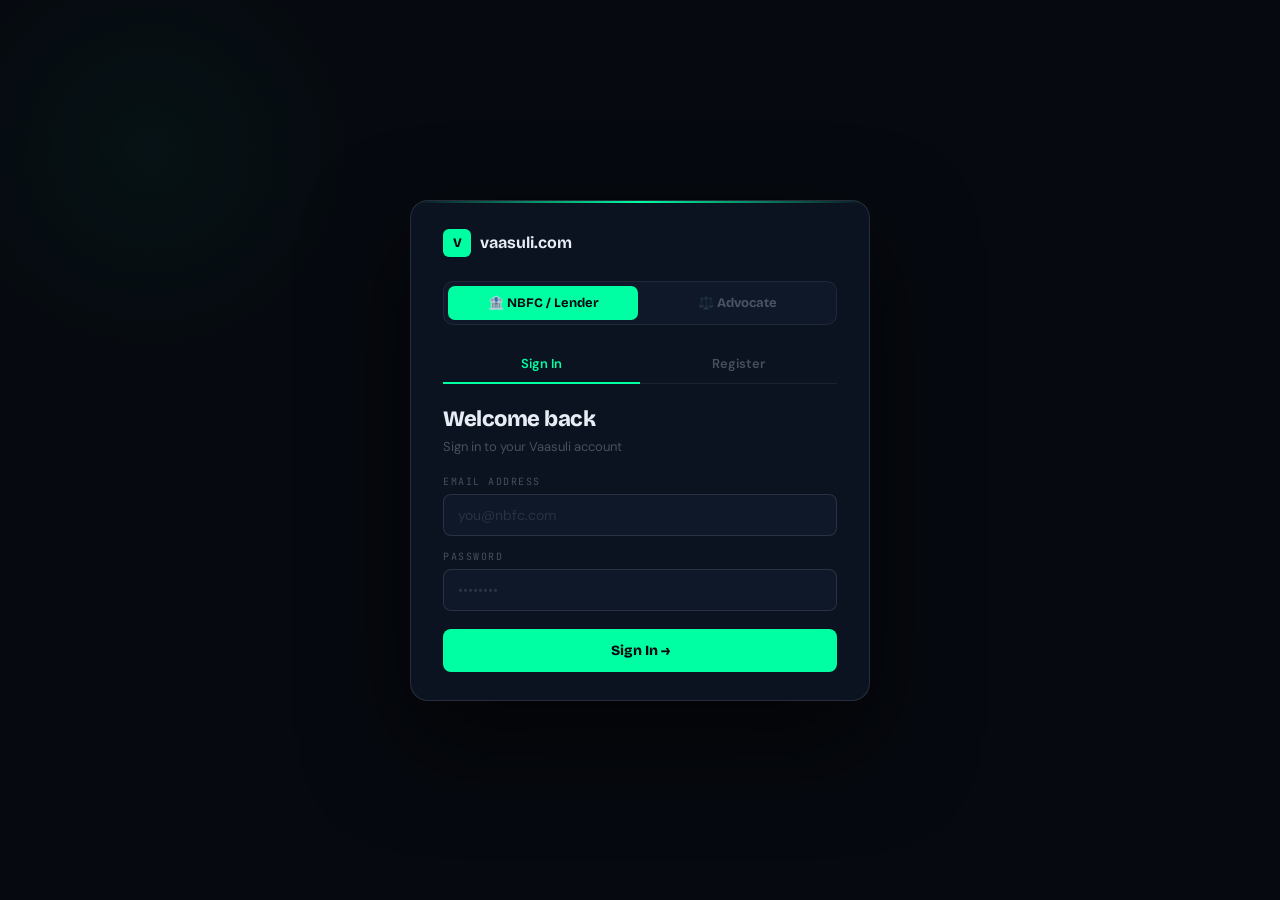
==== commit 4c1a347a: "Update platform to v3 - dual portal + form builder" ====
--- a/platform/index.html
+++ b/platform/index.html
@@ -3,393 +3,541 @@
 <head>
 <meta charset="UTF-8">
 <meta name="viewport" content="width=device-width, initial-scale=1.0">
-<title>Vaasuli Platform — Dashboard</title>
-<meta name="robots" content="noindex, nofollow">
+<title>Vaasuli — Platform</title>
 <link rel="preconnect" href="https://fonts.googleapis.com">
-<link href="https://fonts.googleapis.com/css2?family=Bricolage+Grotesque:opsz,wght@12..96,400;12..96,500;12..96,600;12..96,700;12..96,800&family=DM+Sans:wght@300;400;500;600&family=JetBrains+Mono:wght@400;500;600&display=swap" rel="stylesheet">
-<link rel="stylesheet" href="style.css">
+<link href="https://fonts.googleapis.com/css2?family=Bricolage+Grotesque:opsz,wght@12..96,400;12..96,600;12..96,700;12..96,800&family=DM+Sans:wght@300;400;500;600&family=JetBrains+Mono:wght@400;500;600&display=swap" rel="stylesheet">
+<style>
+:root{
+  --bg:#06090f;--s1:#0b1220;--s2:#0f1829;--s3:#142035;
+  --bd:rgba(232,237,245,0.07);--bd2:rgba(232,237,245,0.12);--bd3:rgba(232,237,245,0.20);
+  --t:#e8edf5;--t2:rgba(232,237,245,0.55);--t3:rgba(232,237,245,0.28);--t4:rgba(232,237,245,0.12);
+  --mint:#00ffa3;--mint-d:rgba(0,255,163,0.07);--mint-b:rgba(0,255,163,0.25);
+  --red:#ff5555;--amber:#ffb547;--amber-d:rgba(255,181,71,0.1);
+  --blue:#5b8fff;--blue-d:rgba(91,143,255,0.1);
+  --gold:#f5c842;--gold-d:rgba(245,200,66,0.08);
+  --sidebar:224px;
+}
+*{margin:0;padding:0;box-sizing:border-box}
+body{font-family:"DM Sans",sans-serif;background:var(--bg);color:var(--t);-webkit-font-smoothing:antialiased;overflow-x:hidden;min-height:100vh}
+.screen{display:none;min-height:100vh}.screen.active{display:flex}
+.bb{font-family:"Bricolage Grotesque",sans-serif}
+.mono{font-family:"JetBrains Mono",monospace}
+
+/* ── SHARED FORM ── */
+.f-label{display:block;font-family:"JetBrains Mono",monospace;font-size:10px;letter-spacing:1.5px;text-transform:uppercase;color:var(--t3);margin-bottom:6px}
+.f-inp{width:100%;background:var(--s2);border:1px solid var(--bd2);border-radius:8px;padding:11px 14px;font-family:"DM Sans",sans-serif;font-size:14px;color:var(--t);outline:none;transition:border-color .15s;margin-bottom:14px}
+.f-inp::placeholder{color:var(--t4)}.f-inp:focus{border-color:rgba(0,255,163,.35)}
+.f-sel{width:100%;background:var(--s2);border:1px solid var(--bd2);border-radius:8px;padding:11px 14px;font-size:14px;color:var(--t);outline:none;margin-bottom:14px;cursor:pointer;-webkit-appearance:none}
+.f-sel:focus{border-color:rgba(0,255,163,.35)}
+.btn-full{width:100%;background:var(--mint);border:none;border-radius:8px;padding:13px;font-family:"Bricolage Grotesque",sans-serif;font-weight:800;font-size:14px;color:#06090f;cursor:pointer;transition:all .15s;margin-top:4px}
+.btn-full:hover{background:#33ffb5}
+.btn-full.gold{background:var(--gold);color:#1a1200}
+.btn-full.gold:hover{background:#ffe066}
+.btn-ghost-sm{padding:10px 18px;background:transparent;border:1px solid var(--bd2);border-radius:8px;font-size:13px;font-weight:500;color:var(--t3);cursor:pointer;transition:all .15s}
+.btn-ghost-sm:hover{border-color:var(--bd3);color:var(--t)}
+.btn-mint-sm{padding:10px 18px;background:var(--mint);border:none;border-radius:8px;font-size:13px;font-weight:700;color:#06090f;cursor:pointer;transition:all .15s;font-family:"Bricolage Grotesque",sans-serif}
+.btn-mint-sm:hover{background:#33ffb5}
+.btn-gold-sm{padding:10px 18px;background:var(--gold);border:none;border-radius:8px;font-size:13px;font-weight:700;color:#1a1200;cursor:pointer;transition:all .15s;font-family:"Bricolage Grotesque",sans-serif}
+.btn-gold-sm:hover{background:#ffe066}
+.btn-sm-mint{padding:7px 14px;background:var(--mint);border:none;border-radius:6px;font-size:12px;font-weight:700;color:#06090f;cursor:pointer;font-family:"Bricolage Grotesque",sans-serif}
+.btn-sm-mint:hover{background:#33ffb5}
+.btn-sm-ghost{padding:7px 12px;background:transparent;border:1px solid var(--bd2);border-radius:6px;font-size:12px;font-weight:500;color:var(--t3);cursor:pointer;transition:all .15s}
+.btn-sm-ghost:hover{border-color:var(--bd3);color:var(--t)}
+.btn-sm-gold{padding:7px 12px;background:var(--gold-d);border:1px solid rgba(245,200,66,.3);border-radius:6px;font-size:12px;font-weight:600;color:var(--gold);cursor:pointer;transition:all .15s}
+.btn-sm-red{padding:7px 12px;background:rgba(255,85,85,0.1);border:1px solid rgba(255,85,85,.25);border-radius:6px;font-size:12px;font-weight:500;color:var(--red);cursor:pointer}
+.page{display:none;padding:28px}.page.active{display:block}
+
+/* ── BADGES ── */
+.badge{display:inline-flex;align-items:center;gap:5px;padding:3px 9px;border-radius:4px;font-family:"JetBrains Mono",monospace;font-size:10px;font-weight:500;letter-spacing:.3px}
+.badge-dot{width:5px;height:5px;border-radius:50%;flex-shrink:0}
+.badge.dispatched{background:var(--mint-d);color:var(--mint);border:1px solid rgba(0,255,163,.2)}.badge.dispatched .badge-dot{background:var(--mint)}
+.badge.review{background:var(--blue-d);color:var(--blue);border:1px solid rgba(91,143,255,.2)}.badge.review .badge-dot{background:var(--blue)}
+.badge.pending{background:var(--amber-d);color:var(--amber);border:1px solid rgba(255,181,71,.2)}.badge.pending .badge-dot{background:var(--amber)}
+.badge.signed{background:var(--gold-d);color:var(--gold);border:1px solid rgba(245,200,66,.2)}.badge.signed .badge-dot{background:var(--gold)}
+.badge.rejected{background:rgba(255,85,85,.1);color:var(--red);border:1px solid rgba(255,85,85,.2)}.badge.rejected .badge-dot{background:var(--red)}
+
+/* ── CARDS ── */
+.info-card{background:var(--s1);border:1px solid var(--bd);border-radius:10px;overflow:hidden;margin-bottom:14px}
+.ic-head{padding:12px 18px;background:var(--s2);border-bottom:1px solid var(--bd);display:flex;align-items:center;justify-content:space-between}
+.ic-hl{font-family:"Bricolage Grotesque",sans-serif;font-size:13px;font-weight:700}.ic-body{padding:16px 18px}
+.ic-row{display:flex;justify-content:space-between;align-items:flex-start;padding:7px 0;border-bottom:1px solid var(--bd)}.ic-row:last-child{border-bottom:none}
+.ic-k{font-size:11px;color:var(--t3);min-width:120px}.ic-v{font-size:12px;color:var(--t);font-family:"JetBrains Mono",monospace;text-align:right}
+.alert-banner{background:var(--mint-d);border:1px solid rgba(0,255,163,.18);border-radius:10px;padding:14px 18px;display:flex;align-items:center;gap:14px;margin-bottom:20px}
+.ab-icon{font-size:18px}.ab-hl{font-size:14px;font-weight:700;color:var(--mint);font-family:"Bricolage Grotesque",sans-serif;margin-bottom:2px}
+.ab-sub{font-size:12px;color:var(--t2);line-height:1.4}.ab-action{margin-left:auto;flex-shrink:0}
+.section-header{display:flex;align-items:center;justify-content:space-between;margin-bottom:14px}
+.sh-title{font-family:"Bricolage Grotesque",sans-serif;font-size:15px;font-weight:700}
+.sh-link{font-size:11px;color:var(--mint);cursor:pointer;font-family:"JetBrains Mono",monospace}.sh-link:hover{text-decoration:underline}
+.sh-link.gold{color:var(--gold)}
+
+/* ── APP SHELL ── */
+.app-shell{flex-direction:row}
+.sidebar{width:var(--sidebar);background:var(--s1);border-right:1px solid var(--bd);display:flex;flex-direction:column;position:fixed;top:0;left:0;bottom:0;z-index:50}
+.sb-logo{padding:20px 20px 0;display:flex;align-items:center;gap:9px;font-family:"Bricolage Grotesque",sans-serif;font-size:15px;font-weight:700;color:var(--t)}
+.sb-logo .lv{width:26px;height:26px;background:var(--mint);border-radius:5px;display:flex;align-items:center;justify-content:center;font-size:12px;font-weight:800;color:#06090f}
+.sb-logo .lv.gold-lv{background:var(--gold)}
+.sb-mode-tag{margin:10px 20px 0;background:rgba(0,255,163,.08);border:1px solid rgba(0,255,163,.15);border-radius:5px;padding:5px 10px;font-family:"JetBrains Mono",monospace;font-size:9px;letter-spacing:1.5px;text-transform:uppercase;color:var(--mint);text-align:center}
+.sb-mode-tag.adv{background:var(--gold-d);border-color:rgba(245,200,66,.2);color:var(--gold)}
+.sb-pilot{margin:12px 14px 0;background:var(--mint-d);border:1px solid rgba(0,255,163,.15);border-radius:8px;padding:12px}
+.sbp-label{font-family:"JetBrains Mono",monospace;font-size:9px;letter-spacing:1.5px;text-transform:uppercase;color:var(--mint);margin-bottom:6px}
+.sbp-bar-bg{height:4px;background:var(--s3);border-radius:2px;margin-bottom:5px;overflow:hidden}
+.sbp-bar{height:100%;background:var(--mint);border-radius:2px;transition:width .4s ease}
+.sbp-txt{font-size:11px;color:var(--t2);display:flex;justify-content:space-between}
+.sbp-txt span{font-family:"JetBrains Mono",monospace;color:var(--mint)}
+.sb-nav{flex:1;padding:14px 0;overflow-y:auto}
+.sb-section{font-family:"JetBrains Mono",monospace;font-size:9px;letter-spacing:2px;text-transform:uppercase;color:var(--t4);padding:14px 20px 6px}
+.sb-item{display:flex;align-items:center;gap:10px;padding:9px 20px;font-size:13px;font-weight:500;color:var(--t3);cursor:pointer;transition:all .15s;position:relative}
+.sb-item:hover{color:var(--t);background:rgba(232,237,245,.03)}
+.sb-item.on{color:var(--t);background:rgba(0,255,163,.06)}
+.sb-item.on::before{content:"";position:absolute;left:0;top:0;bottom:0;width:2px;background:var(--mint)}
+.sb-item.gold-on{color:var(--t);background:rgba(245,200,66,.06)}
+.sb-item.gold-on::before{content:"";position:absolute;left:0;top:0;bottom:0;width:2px;background:var(--gold)}
+.sb-icon{font-size:14px;width:18px;text-align:center;flex-shrink:0}
+.sb-badge{margin-left:auto;background:var(--mint);color:#06090f;font-size:9px;font-weight:700;padding:2px 6px;border-radius:3px;font-family:"JetBrains Mono",monospace}
+.sb-badge.amber{background:var(--amber)}
+.sb-badge.red{background:var(--red);color:#fff}
+.sb-foot{padding:16px 20px;border-top:1px solid var(--bd)}
+.sb-user{display:flex;align-items:center;gap:9px}
+.sb-avatar{width:28px;height:28px;background:var(--s3);border-radius:50%;display:flex;align-items:center;justify-content:center;font-size:11px;font-weight:700;color:var(--mint);border:1px solid var(--bd2)}
+.sb-avatar.gold-av{color:var(--gold)}
+.sb-uname{font-size:12px;font-weight:600;color:var(--t);line-height:1.2}.sb-urole{font-size:10px;color:var(--t3)}
+.sb-signout{margin-left:auto;font-size:10px;color:var(--t3);cursor:pointer;transition:color .15s}
+.sb-signout:hover{color:var(--red)}
+.app-main{margin-left:var(--sidebar);flex:1;min-height:100vh}
+.app-topbar{height:52px;border-bottom:1px solid var(--bd);display:flex;align-items:center;padding:0 28px;gap:16px;background:rgba(6,9,15,0.85);backdrop-filter:blur(12px);position:sticky;top:0;z-index:40}
+.tb-title{font-family:"Bricolage Grotesque",sans-serif;font-size:15px;font-weight:700;color:var(--t)}
+.tb-crumb{font-size:11px;color:var(--t3);font-family:"JetBrains Mono",monospace}
+.tb-right{margin-left:auto;display:flex;align-items:center;gap:10px}
+
+/* ── TABLES ── */
+.tbl{background:var(--s1);border:1px solid var(--bd);border-radius:10px;overflow:hidden}
+.tbl-head{display:grid;gap:0;padding:10px 18px;border-bottom:1px solid var(--bd);background:var(--s2)}
+.tbl-h{font-family:"JetBrains Mono",monospace;font-size:9px;letter-spacing:1.5px;text-transform:uppercase;color:var(--t3)}
+.tbl-row{display:grid;gap:0;padding:12px 18px;border-bottom:1px solid var(--bd);align-items:center;transition:background .12s;cursor:pointer}
+.tbl-row:last-child{border-bottom:none}.tbl-row:hover{background:var(--s2)}
+.tbl-name{font-size:13px;font-weight:600;color:var(--t);line-height:1.3}
+.tbl-sub{font-family:"JetBrains Mono",monospace;font-size:10px;color:var(--t3);margin-top:2px}
+.tbl-mono{font-family:"JetBrains Mono",monospace;font-size:12px;color:var(--t2)}
+.tbl-action{font-size:11px;color:var(--mint);cursor:pointer;font-family:"JetBrains Mono",monospace}
+.tbl-action.gold{color:var(--gold)}
+
+/* ── STAT GRID ── */
+.stat-grid{display:grid;grid-template-columns:repeat(4,1fr);gap:12px;margin-bottom:24px}
+.stat{background:var(--s1);border:1px solid var(--bd);border-radius:10px;padding:18px 20px;transition:background .15s}
+.stat:hover{background:var(--s2)}
+.stat-n{font-family:"Bricolage Grotesque",sans-serif;font-size:32px;font-weight:800;letter-spacing:-1px;color:var(--t);line-height:1;margin-bottom:4px}
+.stat-n .u{font-size:16px;font-weight:500;color:var(--mint)}
+.stat-n .u.gold{color:var(--gold)}
+.stat-l{font-size:11px;color:var(--t3);margin-bottom:6px}
+.stat-delta{font-family:"JetBrains Mono",monospace;font-size:10px;color:var(--mint)}
+
+/* ── CHANNELS ── */
+.channels{display:flex;gap:4px}
+.ch{width:18px;height:18px;border-radius:3px;display:flex;align-items:center;justify-content:center;font-size:9px;background:var(--s3);color:var(--t3);font-weight:600;border:1px solid var(--bd)}
+.ch.ok{background:var(--mint-d);color:var(--mint);border-color:rgba(0,255,163,.2)}.ch.pending{background:var(--amber-d);color:var(--amber);border-color:rgba(255,181,71,.2)}
+
+/* ── NOTICE EDITOR ── */
+.notice-edit-wrap{background:var(--s2);border:1px solid var(--bd2);border-radius:8px;padding:20px;position:relative;overflow:hidden}
+.ne-watermark{position:absolute;top:50%;left:50%;transform:translate(-50%,-50%) rotate(-30deg);font-size:48px;font-weight:900;color:rgba(232,237,245,.03);font-family:"Bricolage Grotesque",sans-serif;white-space:nowrap;pointer-events:none}
+.notice-textarea{width:100%;background:transparent;border:none;outline:none;font-family:"DM Sans",sans-serif;font-size:13px;line-height:1.9;color:var(--t2);resize:vertical;min-height:320px;position:relative;z-index:1}
+
+/* ── FORM BUILDER ── */
+.fb-wrap{display:grid;grid-template-columns:1fr 300px;gap:20px;height:calc(100vh - 120px)}
+.fb-canvas-area{background:var(--s1);border:1px solid var(--bd);border-radius:10px;overflow:hidden;display:flex;flex-direction:column}
+.fb-canvas-toolbar{padding:10px 16px;background:var(--s2);border-bottom:1px solid var(--bd);display:flex;align-items:center;gap:10px}
+.fb-mode-btn{padding:6px 12px;border:1px solid var(--bd2);border-radius:5px;font-size:11px;font-weight:600;color:var(--t3);cursor:pointer;transition:all .15s;font-family:"JetBrains Mono",monospace;letter-spacing:.3px}
+.fb-mode-btn.on{background:var(--mint-d);border-color:var(--mint);color:var(--mint)}
+.fb-mode-btn.gold-on{background:var(--gold-d);border-color:rgba(245,200,66,.4);color:var(--gold)}
+.fb-canvas{flex:1;position:relative;overflow:auto;padding:20px;display:flex;align-items:flex-start;justify-content:center;background:var(--bg)}
+.fb-form-paper{width:620px;min-height:840px;background:#f9f8f4;position:relative;box-shadow:0 8px 40px rgba(0,0,0,.5);border-radius:2px;font-family:"DM Sans",sans-serif;color:#1a1a1a;cursor:crosshair;flex-shrink:0}
+.fb-form-paper.preview-mode{cursor:default}
+/* field pin */
+.fb-pin{position:absolute;width:22px;height:22px;border-radius:50%;background:var(--red);border:2px solid #fff;display:flex;align-items:center;justify-content:center;font-size:10px;font-weight:800;color:#fff;cursor:pointer;transform:translate(-50%,-50%);transition:transform .15s;z-index:10;box-shadow:0 2px 8px rgba(0,0,0,.4);font-family:"JetBrains Mono",monospace}
+.fb-pin:hover{transform:translate(-50%,-50%) scale(1.2)}
+.fb-pin.active{background:var(--mint);color:#06090f}
+.fb-filled-val{position:absolute;font-size:12px;font-weight:600;color:#1a56a0;transform:translateY(-50%);pointer-events:none;white-space:nowrap;font-family:"DM Sans",sans-serif}
+/* right sidebar */
+.fb-sidebar{background:var(--s1);border:1px solid var(--bd);border-radius:10px;overflow:hidden;display:flex;flex-direction:column}
+.fb-sb-head{padding:14px 16px;background:var(--s2);border-bottom:1px solid var(--bd)}
+.fb-sb-hl{font-family:"Bricolage Grotesque",sans-serif;font-size:14px;font-weight:700;margin-bottom:2px}
+.fb-sb-sub{font-size:11px;color:var(--t3);line-height:1.4}
+.fb-fields-list{flex:1;overflow-y:auto;padding:12px}
+.fb-field-item{background:var(--s2);border:1px solid var(--bd);border-radius:8px;padding:12px;margin-bottom:8px;transition:all .15s;cursor:pointer}
+.fb-field-item:hover{border-color:var(--bd2)}.fb-field-item.active{border-color:var(--mint);background:var(--mint-d)}
+.fb-field-num{display:inline-flex;width:20px;height:20px;background:var(--red);border-radius:50%;align-items:center;justify-content:center;font-size:9px;font-weight:800;color:#fff;font-family:"JetBrains Mono",monospace;margin-bottom:6px}
+.fb-field-num.mapped{background:var(--mint);color:#06090f}
+.fb-field-label{font-size:11px;color:var(--t3);margin-bottom:4px}
+.fb-field-select{width:100%;background:var(--s3);border:1px solid var(--bd2);border-radius:5px;padding:7px 10px;font-size:12px;color:var(--t);outline:none;cursor:pointer}
+.fb-sb-footer{padding:12px;border-top:1px solid var(--bd);display:flex;flex-direction:column;gap:8px}
+/* template list */
+.tmpl-card{background:var(--s1);border:1px solid var(--bd);border-radius:10px;padding:18px;margin-bottom:10px;display:flex;align-items:center;gap:16px;transition:all .15s;cursor:pointer}
+.tmpl-card:hover{background:var(--s2);border-color:var(--bd2)}
+.tmpl-icon{width:40px;height:40px;background:var(--gold-d);border:1px solid rgba(245,200,66,.2);border-radius:8px;display:flex;align-items:center;justify-content:center;font-size:18px;flex-shrink:0}
+.tmpl-name{font-family:"Bricolage Grotesque",sans-serif;font-size:14px;font-weight:700;margin-bottom:3px}
+.tmpl-meta{font-size:11px;color:var(--t3);font-family:"JetBrains Mono",monospace}
+.tmpl-actions{margin-left:auto;display:flex;gap:8px}
+
+/* ── FILTER BAR ── */
+.filter-bar{display:flex;gap:8px;margin-bottom:18px;flex-wrap:wrap;align-items:center}
+.f-pill{padding:6px 14px;border:1px solid var(--bd2);border-radius:20px;font-size:12px;font-weight:500;color:var(--t3);cursor:pointer;transition:all .15s}
+.f-pill.on{background:var(--mint-d);border-color:var(--mint);color:var(--mint)}
+.f-pill.gold-pill.on{background:var(--gold-d);border-color:rgba(245,200,66,.3);color:var(--gold)}
+.f-search{flex:1;max-width:260px;background:var(--s1);border:1px solid var(--bd2);border-radius:8px;padding:7px 12px;font-size:13px;color:var(--t);outline:none}
+.f-search::placeholder{color:var(--t3)}.f-search:focus{border-color:rgba(0,255,163,.3)}
+
+/* ── CLIENT SETTINGS ── */
+.settings-grid{display:grid;grid-template-columns:1fr 1fr;gap:20px}
+.settings-section{background:var(--s1);border:1px solid var(--bd);border-radius:10px;padding:20px}
+.ss-hl{font-family:"Bricolage Grotesque",sans-serif;font-size:14px;font-weight:700;margin-bottom:14px;padding-bottom:10px;border-bottom:1px solid var(--bd)}
+
+/* ── UPLOAD FLOW ── */
+.upload-wrap{max-width:720px}
+.dropzone{border:2px dashed var(--bd2);border-radius:12px;padding:48px 32px;text-align:center;transition:all .2s;cursor:pointer;background:var(--s1);margin-bottom:20px}
+.dropzone:hover,.dropzone.drag{border-color:var(--mint);background:var(--mint-d)}
+.dz-icon{font-size:36px;margin-bottom:12px}
+.dz-hl{font-family:"Bricolage Grotesque",sans-serif;font-size:16px;font-weight:700;color:var(--t);margin-bottom:6px}
+.dz-sub{font-size:13px;color:var(--t3);line-height:1.5}
+.dz-types{font-family:"JetBrains Mono",monospace;font-size:10px;color:var(--t4);margin-top:10px}
+.dispatch-summary{background:var(--mint-d);border:1px solid rgba(0,255,163,.18);border-radius:10px;padding:18px;margin-bottom:18px}
+.ds-row{display:flex;justify-content:space-between;align-items:center;padding:6px 0;border-bottom:1px solid rgba(0,255,163,.1)}.ds-row:last-child{border-bottom:none}
+.ds-k{font-size:13px;color:var(--t2)}.ds-v{font-family:"JetBrains Mono",monospace;font-size:13px;font-weight:600;color:var(--mint)}
+
+/* ── EARNINGS ── */
+.earnings-chart{background:var(--s1);border:1px solid var(--bd);border-radius:10px;padding:20px;margin-bottom:20px}
+.ec-bar-row{display:flex;align-items:center;gap:12px;margin-bottom:10px}
+.ec-month{font-family:"JetBrains Mono",monospace;font-size:11px;color:var(--t3);min-width:36px;text-align:right}
+.ec-bar-bg{flex:1;height:20px;background:var(--s2);border-radius:3px;overflow:hidden}
+.ec-bar{height:100%;background:linear-gradient(90deg,var(--gold),rgba(245,200,66,.5));border-radius:3px;transition:width .6s ease}
+.ec-val{font-family:"JetBrains Mono",monospace;font-size:11px;color:var(--gold);min-width:60px}
+
+/* ── TIMELINE ── */
+.timeline{display:flex;flex-direction:column;gap:0}
+.tl-item{display:flex;gap:14px;position:relative;padding-bottom:20px}.tl-item:last-child{padding-bottom:0}
+.tl-left{display:flex;flex-direction:column;align-items:center;flex-shrink:0}
+.tl-dot{width:28px;height:28px;border-radius:50%;border:2px solid var(--bd2);display:flex;align-items:center;justify-content:center;font-size:12px;background:var(--s2);flex-shrink:0;z-index:1}
+.tl-dot.done{background:var(--mint-d);border-color:var(--mint)}.tl-dot.active{background:var(--amber-d);border-color:var(--amber);animation:pulse 2s infinite}
+@keyframes pulse{0%,100%{box-shadow:0 0 0 0 rgba(255,181,71,.2)}50%{box-shadow:0 0 0 6px rgba(255,181,71,0)}}
+.tl-line{width:1px;flex:1;background:var(--bd);margin:4px 0}.tl-content{flex:1;padding-top:3px}
+.tl-title{font-size:13px;font-weight:600;color:var(--t);margin-bottom:3px}.tl-sub{font-size:11px;color:var(--t3);line-height:1.5}
+.tl-time{font-family:"JetBrains Mono",monospace;font-size:10px;color:var(--t4);margin-top:4px}
+
+/* ── STATIONERY ── */
+.stn-toolbar{display:flex;align-items:center;gap:12px;margin-bottom:24px;padding:14px 18px;background:var(--s1);border:1px solid var(--bd);border-radius:10px}
+.stn-case-sel{flex:1;max-width:320px;background:var(--s2);border:1px solid var(--bd2);border-radius:8px;padding:9px 12px;font-size:13px;color:var(--t);outline:none;cursor:pointer}
+.stn-nav{display:flex;align-items:center;gap:8px;margin-left:auto}
+.stn-nav-btn{width:30px;height:30px;background:var(--s2);border:1px solid var(--bd2);border-radius:6px;display:flex;align-items:center;justify-content:center;cursor:pointer;color:var(--t3);font-size:14px;transition:all .15s}
+.stn-nav-btn:hover{border-color:var(--mint);color:var(--mint)}
+.stn-counter{font-family:"JetBrains Mono",monospace;font-size:12px;color:var(--t3);padding:0 8px}
+.stn-preview-area{display:grid;grid-template-columns:1fr 1fr;gap:24px;margin-bottom:24px}
+.stn-panel{background:var(--s1);border:1px solid var(--bd);border-radius:12px;overflow:hidden}
+.stn-panel-head{padding:12px 18px;background:var(--s2);border-bottom:1px solid var(--bd);display:flex;align-items:center;justify-content:space-between}
+.stn-panel-hl{font-family:"Bricolage Grotesque",sans-serif;font-size:13px;font-weight:700}
+.stn-panel-tag{font-family:"JetBrains Mono",monospace;font-size:9px;letter-spacing:1px;color:var(--t3);text-transform:uppercase}
+.stn-panel-body{padding:24px;display:flex;align-items:center;justify-content:center;min-height:260px;background:var(--bg)}
+/* envelope */
+.envelope{width:440px;height:220px;background:#f8f6f0;border:1px solid #c8c4b8;border-radius:4px;position:relative;font-family:"DM Sans",sans-serif;color:#1a1a1a;overflow:hidden;box-shadow:0 4px 20px rgba(0,0,0,.4)}
+.envelope::before{content:"";position:absolute;top:0;left:0;right:0;height:6px;background:repeating-linear-gradient(90deg,#c0392b 0,#c0392b 8px,#1a56a0 8px,#1a56a0 16px)}
+.envelope::after{content:"";position:absolute;bottom:0;left:0;right:0;height:6px;background:repeating-linear-gradient(90deg,#c0392b 0,#c0392b 8px,#1a56a0 8px,#1a56a0 16px)}
+.env-left-stripe{position:absolute;top:6px;bottom:6px;left:0;width:5px;background:repeating-linear-gradient(180deg,#c0392b 0,#c0392b 8px,#1a56a0 8px,#1a56a0 16px)}
+.env-right-stripe{position:absolute;top:6px;bottom:6px;right:0;width:5px;background:repeating-linear-gradient(180deg,#c0392b 0,#c0392b 8px,#1a56a0 8px,#1a56a0 16px)}
+.env-sender{position:absolute;top:16px;left:14px;font-size:9px;line-height:1.6;color:#333}
+.env-sender-name{font-weight:700;font-size:10px;color:#111;margin-bottom:2px}
+.env-regd-badge{position:absolute;top:16px;right:14px;border:2px solid #c0392b;border-radius:4px;padding:4px 8px;text-align:center}
+.env-regd-text{font-size:9px;font-weight:800;color:#c0392b;letter-spacing:1px;line-height:1.3;text-transform:uppercase}
+.env-postage{position:absolute;top:48px;right:14px;width:70px;height:70px;border:1px dashed #aaa;border-radius:3px;display:flex;align-items:center;justify-content:center;font-size:8px;color:#aaa;text-align:center;line-height:1.4}
+.env-divider{position:absolute;top:50%;left:14px;right:14px;height:1px;background:#ddd}
+.env-recipient{position:absolute;bottom:28px;left:50%;transform:translateX(-40%);font-size:10px;line-height:1.8;color:#111}
+.env-recipient-name{font-weight:700;font-size:11px;margin-bottom:3px}
+.env-article{position:absolute;bottom:12px;left:14px;font-family:"JetBrains Mono",monospace;font-size:8px;color:#666;letter-spacing:.5px}
+/* AD card */
+.ad-card{width:414px;height:296px;background:#f0f8e8;border:2px solid #2d7a2d;border-radius:4px;position:relative;font-family:"DM Sans",sans-serif;color:#1a1a1a;overflow:hidden;box-shadow:0 4px 20px rgba(0,0,0,.4)}
+.adc-header{background:#2d7a2d;padding:8px 14px;display:flex;align-items:center;justify-content:space-between}
+.adc-title{color:#fff;font-weight:800;font-size:13px;letter-spacing:.5px;text-transform:uppercase}
+.adc-subtitle{color:rgba(255,255,255,0.7);font-size:9px;letter-spacing:.5px}
+.adc-article{background:#e8f4e0;border-bottom:1px solid #b8d8a8;padding:8px 14px;display:flex;align-items:center;gap:12px}
+.adc-art-label{font-family:"JetBrains Mono",monospace;font-size:9px;letter-spacing:1px;text-transform:uppercase;color:#4a7a4a;min-width:90px}
+.adc-art-val{font-family:"JetBrains Mono",monospace;font-size:12px;font-weight:700;color:#1a1a1a;letter-spacing:.5px}
+.adc-body{padding:10px 14px;display:grid;grid-template-columns:1fr 1fr;gap:8px;font-size:10px}
+.adc-field{margin-bottom:4px}
+.adc-field-label{font-size:8px;text-transform:uppercase;letter-spacing:1px;color:#4a7a4a;margin-bottom:2px;font-weight:600}
+.adc-field-value{font-size:10px;color:#111;line-height:1.4;border-bottom:1px solid #b8d8a8;padding-bottom:3px}
+.adc-full{grid-column:1/-1}
+.adc-sign-row{display:grid;grid-template-columns:1fr 1fr;gap:10px;padding:0 14px 8px}
+.adc-sign-box{border-top:1px solid #2d7a2d;padding-top:5px}
+.adc-sign-label{font-size:8px;text-transform:uppercase;letter-spacing:.8px;color:#4a7a4a;font-weight:600}
+.adc-sign-space{height:22px}
+.adc-footer{background:#d4edca;padding:5px 14px;display:flex;justify-content:space-between;align-items:center;border-top:1px solid #b8d8a8}
+.adc-footer-note{font-size:8px;color:#4a7a4a;line-height:1.4}
+.adc-postal-mark{font-family:"JetBrains Mono",monospace;font-size:10px;font-weight:700;color:#2d7a2d;border:1px solid #2d7a2d;padding:2px 6px;border-radius:2px}
+.sbl-head,.sbl-row{display:grid;grid-template-columns:28px 2fr 1.5fr 1.2fr 100px 80px;gap:0}
+.sbl-head{padding:10px 18px;border-bottom:1px solid var(--bd);background:var(--s2)}
+.sbl-h{font-family:"JetBrains Mono",monospace;font-size:9px;letter-spacing:1.5px;text-transform:uppercase;color:var(--t3)}
+.sbl-row{padding:11px 18px;border-bottom:1px solid var(--bd);align-items:center}
+.sbl-row:last-child{border-bottom:none}.sbl-row:hover{background:var(--s2)}
+.sbl-check{width:16px;height:16px;border:1px solid var(--bd2);border-radius:3px;cursor:pointer;display:flex;align-items:center;justify-content:center;font-size:10px;transition:all .15s}
+.sbl-check.on{background:var(--mint);border-color:var(--mint);color:#06090f}
+.badge-printed{background:rgba(0,255,163,.1);border:1px solid rgba(0,255,163,.2);color:var(--mint);padding:3px 8px;border-radius:4px;font-family:"JetBrains Mono",monospace;font-size:9px;font-weight:600}
+.badge-pending-print{background:rgba(255,181,71,.1);border:1px solid rgba(255,181,71,.2);color:var(--amber);padding:3px 8px;border-radius:4px;font-family:"JetBrains Mono",monospace;font-size:9px;font-weight:600}
+.badge-not-printed{background:var(--t4);border:1px solid var(--bd);color:var(--t3);padding:3px 8px;border-radius:4px;font-family:"JetBrains Mono",monospace;font-size:9px;font-weight:600}
+
+/* ── NOTICE TYPES GRID ── */
+.notice-types{display:grid;grid-template-columns:repeat(3,1fr);gap:8px;margin-bottom:20px}
+.nt{border:1px solid var(--bd2);border-radius:8px;padding:12px;cursor:pointer;transition:all .15s;background:var(--s1)}
+.nt:hover{border-color:var(--mint-b);background:var(--mint-d)}.nt.on{border-color:var(--mint);background:var(--mint-d)}
+.nt-name{font-size:12px;font-weight:700;color:var(--t);margin-bottom:3px}.nt-desc{font-size:11px;color:var(--t3);line-height:1.3}
+.nt-check{display:none;color:var(--mint);font-size:12px;margin-top:4px}.nt.on .nt-check{display:block}
+
+::-webkit-scrollbar{width:4px}::-webkit-scrollbar-track{background:transparent}::-webkit-scrollbar-thumb{background:var(--bd2);border-radius:2px}
+</style>
 </head>
 <body>
 
-<!-- ═══════════════════════════════════════════════
-     SCREEN 1: AUTH
-════════════════════════════════════════════════ -->
-<div id="screen-auth" class="screen active">
-  <div class="auth-card">
-    <div class="auth-top">
-      <div class="auth-logo"><div class="lv">V</div><span>vaasuli.com</span></div>
-      <div class="auth-tabs">
-        <div class="auth-tab on" onclick="authTab('signin')">Sign In</div>
-        <div class="auth-tab" onclick="authTab('signup')">Create Account</div>
-      </div>
-    </div>
-    <div class="auth-body">
-
-      <!-- SIGN IN -->
+<!-- ══════════════════════════════════════════════════════
+     AUTH — role toggle
+══════════════════════════════════════════════════════ -->
+<div id="screen-auth" class="screen active" style="align-items:center;justify-content:center;padding:20px;position:relative;overflow:hidden">
+  <div style="position:absolute;top:-100px;left:-100px;width:500px;height:500px;background:radial-gradient(circle,rgba(0,255,163,.04) 0%,transparent 65%);pointer-events:none"></div>
+  <div style="background:var(--s1);border:1px solid var(--bd2);border-radius:18px;width:100%;max-width:460px;overflow:hidden;box-shadow:0 40px 100px rgba(0,0,0,.6);position:relative">
+    <div style="position:absolute;top:0;left:0;right:0;height:2px;background:linear-gradient(90deg,transparent,var(--mint),transparent);transition:background .3s" id="auth-topline"></div>
+    <div style="padding:28px 32px 0">
+      <div style="display:flex;align-items:center;gap:9px;margin-bottom:24px">
+        <div id="auth-logo-icon" style="width:28px;height:28px;background:var(--mint);border-radius:6px;display:flex;align-items:center;justify-content:center;font-size:13px;font-weight:800;color:#06090f;font-family:'Bricolage Grotesque',sans-serif;transition:background .3s">V</div>
+        <span style="font-family:'Bricolage Grotesque',sans-serif;font-size:16px;font-weight:700">vaasuli.com</span>
+      </div>
+      <!-- Role toggle -->
+      <div style="display:flex;background:var(--s2);border:1px solid var(--bd);border-radius:10px;padding:4px;margin-bottom:20px;gap:4px">
+        <div id="role-nbfc" onclick="setRole('nbfc')" style="flex:1;padding:9px 12px;border-radius:7px;text-align:center;font-size:13px;font-weight:700;cursor:pointer;transition:all .2s;background:var(--mint);color:#06090f;font-family:'Bricolage Grotesque',sans-serif">
+          🏦 NBFC / Lender
+        </div>
+        <div id="role-adv" onclick="setRole('adv')" style="flex:1;padding:9px 12px;border-radius:7px;text-align:center;font-size:13px;font-weight:700;cursor:pointer;transition:all .2s;color:var(--t3);font-family:'Bricolage Grotesque',sans-serif">
+          ⚖️ Advocate
+        </div>
+      </div>
+      <div style="display:flex;border-bottom:1px solid var(--bd);margin-bottom:22px">
+        <div class="auth-tab on" onclick="authTab('signin')" id="at1" style="flex:1;padding:10px;text-align:center;font-size:13px;font-weight:600;color:var(--mint);cursor:pointer;border-bottom:2px solid var(--mint);margin-bottom:-1px">Sign In</div>
+        <div class="auth-tab" onclick="authTab('signup')" id="at2" style="flex:1;padding:10px;text-align:center;font-size:13px;font-weight:600;color:var(--t3);cursor:pointer;border-bottom:2px solid transparent;margin-bottom:-1px">Register</div>
+      </div>
+    </div>
+    <div style="padding:0 32px 28px">
       <div id="auth-signin">
-        <div class="auth-hl">Welcome back</div>
-        <div class="auth-sub">Sign in to your Vaasuli account</div>
-        <label class="f-label">Email address</label>
-        <input class="f-inp" type="email" placeholder="you@nbfc.com">
-        <label class="f-label">Password</label>
-        <input class="f-inp" type="password" placeholder="••••••••">
-        <button class="btn-full" onclick="goOnboard()">Sign In &rarr;</button>
-        <div class="auth-or"><div class="auth-or-line"></div><div class="auth-or-txt">new here?</div><div class="auth-or-line"></div></div>
-        <button class="btn-full" style="background:var(--s2);border:1px solid var(--bd2);color:var(--t3)" onclick="authTab('signup')">Create a free account</button>
-      </div>
-
-      <!-- SIGN UP -->
+        <div style="font-family:'Bricolage Grotesque',sans-serif;font-size:22px;font-weight:800;letter-spacing:-.5px;margin-bottom:6px" id="auth-welcome">Welcome back</div>
+        <div style="font-size:13px;color:var(--t3);margin-bottom:20px" id="auth-welcome-sub">Sign in to your Vaasuli account</div>
+        <label class="f-label">Email address</label><input class="f-inp" type="email" placeholder="you@nbfc.com">
+        <label class="f-label">Password</label><input class="f-inp" type="password" placeholder="••••••••">
+        <button class="btn-full" id="auth-signin-btn" onclick="doSignIn()">Sign In →</button>
+      </div>
       <div id="auth-signup" style="display:none">
-        <div class="auth-pilot-note">
-          <div class="apn-badge">FREE</div>
-          <div class="apn-txt">Start with <strong style="color:var(--mint)">10 cases at no cost</strong>. Advocate-signed, India Post dispatched. No credit card needed.</div>
-        </div>
-        <div class="auth-hl">Start your free pilot</div>
-        <div class="auth-sub">Takes 2 minutes. First 10 notices on us.</div>
-        <label class="f-label">Full name</label>
-        <input class="f-inp" type="text" placeholder="Amit Sharma">
-        <label class="f-label">Work email</label>
-        <input class="f-inp" type="email" placeholder="amit@finservcapital.com">
-        <label class="f-label">Password</label>
-        <input class="f-inp" type="password" placeholder="Min. 8 characters">
-        <button class="btn-full" onclick="goOnboard()">Create Account &amp; Start Pilot &rarr;</button>
-      </div>
-
+        <div style="background:var(--mint-d);border:1px solid rgba(0,255,163,.15);border-radius:8px;padding:12px 14px;display:flex;gap:10px;align-items:flex-start;margin-bottom:16px" id="auth-pilot-note">
+          <div style="background:var(--mint);color:#06090f;font-family:'JetBrains Mono',monospace;font-size:9px;font-weight:600;padding:2px 7px;border-radius:3px;letter-spacing:.5px;flex-shrink:0;margin-top:2px">FREE</div>
+          <div style="font-size:12px;color:var(--t2);line-height:1.5">Start with <strong style="color:var(--mint)">10 cases at no cost</strong>. Advocate-signed, India Post dispatched.</div>
+        </div>
+        <div style="font-family:'Bricolage Grotesque',sans-serif;font-size:20px;font-weight:800;letter-spacing:-.5px;margin-bottom:6px" id="auth-reg-hl">Start free pilot</div>
+        <label class="f-label">Full name</label><input class="f-inp" type="text" placeholder="Amit Sharma" id="reg-name">
+        <label class="f-label">Work email</label><input class="f-inp" type="email" placeholder="amit@finservcapital.com">
+        <div id="reg-bar-no-wrap"><label class="f-label" id="reg-extra-label">Entity / NBFC name</label><input class="f-inp" type="text" placeholder="Finserv Capital Ltd" id="reg-extra"></div>
+        <label class="f-label">Password</label><input class="f-inp" type="password" placeholder="Min. 8 characters">
+        <button class="btn-full" id="auth-reg-btn" onclick="doSignIn()">Create Account →</button>
+      </div>
     </div>
   </div>
 </div>
 
-<!-- ═══════════════════════════════════════════════
-     SCREEN 2: ONBOARDING
-════════════════════════════════════════════════ -->
-<div id="screen-onboard" class="screen">
-  <div class="ob-wrap">
-    <!-- progress bar -->
-    <div style="margin-bottom:8px">
-      <div class="ob-progress">
-        <div class="ob-step"><div class="ob-dot active" id="ob-d1">1</div><div class="ob-line" id="ob-l1"></div></div>
-        <div class="ob-step"><div class="ob-dot" id="ob-d2">2</div><div class="ob-line" id="ob-l2"></div></div>
-        <div class="ob-step"><div class="ob-dot" id="ob-d3">3</div></div>
-      </div>
-      <div class="ob-labels">
-        <div class="ob-lbl">Company</div>
-        <div class="ob-lbl">Portfolio</div>
-        <div class="ob-lbl">Confirm</div>
-      </div>
-    </div>
-
-    <div class="ob-card">
-
-      <!-- STEP 1: Company -->
-      <div class="ob-panel active" id="ob-p1">
-        <div class="ob-hl">Tell us about your company</div>
-        <div class="ob-sub">This helps us customise notice templates and compliance settings for your entity type.</div>
-        <label class="f-label">Company / NBFC Name</label>
-        <input class="f-inp" type="text" id="ob-company" placeholder="e.g. Finserv Capital Ltd" value="Finserv Capital Ltd">
-        <label class="f-label">Your Role</label>
-        <select class="f-sel" id="ob-role">
-          <option>Collections Head</option>
-          <option>VP Collections</option>
-          <option>CFO / Finance Head</option>
-          <option>CEO / Founder</option>
-          <option>Operations Lead</option>
-        </select>
-        <div class="ob-row2">
-          <div>
-            <label class="f-label">City</label>
-            <input class="f-inp" type="text" placeholder="Mumbai">
-          </div>
-          <div>
-            <label class="f-label">NBFC / Fintech Type</label>
-            <select class="f-sel">
-              <option>NBFC-MFI</option>
-              <option selected>NBFC (Retail)</option>
-              <option>Fintech Lender</option>
-              <option>DSA / Aggregator</option>
-              <option>Collection Agency</option>
-            </select>
-          </div>
-        </div>
-        <div class="ob-btns">
-          <button class="btn-mint-sm" style="flex:1" onclick="obNext(2)">Continue &rarr;</button>
-        </div>
-      </div>
-
-      <!-- STEP 2: Portfolio -->
-      <div class="ob-panel" id="ob-p2">
-        <div class="ob-hl">What loan types do you handle?</div>
-        <div class="ob-sub">Select all that apply. We'll pre-configure the right notice formats for each.</div>
-        <div class="loan-chips" id="loan-chips">
-          <div class="loan-chip on" onclick="toggleChip(this)">Personal Loan</div>
-          <div class="loan-chip" onclick="toggleChip(this)">Two-Wheeler</div>
-          <div class="loan-chip on" onclick="toggleChip(this)">MSME / Business</div>
-          <div class="loan-chip" onclick="toggleChip(this)">LAP / Home Loan</div>
-          <div class="loan-chip" onclick="toggleChip(this)">Microfinance</div>
-          <div class="loan-chip" onclick="toggleChip(this)">Consumer Durable</div>
-          <div class="loan-chip" onclick="toggleChip(this)">Vehicle / CV</div>
-          <div class="loan-chip" onclick="toggleChip(this)">Gold Loan</div>
-        </div>
-        <label class="f-label">Approx DPD accounts per month</label>
-        <select class="f-sel" id="ob-vol">
-          <option>Under 100</option>
-          <option selected>100 – 500</option>
-          <option>500 – 2,000</option>
-          <option>2,000 – 10,000</option>
-          <option>10,000+</option>
-        </select>
-        <div class="ob-btns">
-          <button class="btn-ghost-sm" onclick="obNext(1)">Back</button>
-          <button class="btn-mint-sm" style="flex:1" onclick="obNext(3)">Continue &rarr;</button>
-        </div>
-      </div>
-
-      <!-- STEP 3: Confirm pilot -->
-      <div class="ob-panel" id="ob-p3">
-        <div class="ob-hl">Your free pilot is ready.</div>
-        <div class="ob-sub">Here's what you get — no card required, no commitment.</div>
-        <div class="pilot-confirm-box">
-          <div class="pcb-hl">🎉 10 Free Notices</div>
-          <div class="pcb-rows">
-            <div class="pcb-row"><span class="pcb-k">AI-drafted + advocate-signed</span><span class="pcb-v">✓</span></div>
-            <div class="pcb-row"><span class="pcb-k">India Post Registered AD dispatch</span><span class="pcb-v">✓</span></div>
-            <div class="pcb-row"><span class="pcb-k">WhatsApp + SMS + Email</span><span class="pcb-v">✓</span></div>
-            <div class="pcb-row"><span class="pcb-k">Tracking dashboard</span><span class="pcb-v">✓</span></div>
-            <div class="pcb-row"><span class="pcb-k">Court-admissible PDF proof</span><span class="pcb-v">✓</span></div>
-            <div class="pcb-row"><span class="pcb-k">Cost</span><span class="pcb-v" style="color:var(--mint)">₹0</span></div>
-          </div>
-        </div>
-        <div class="ob-btns">
-          <button class="btn-ghost-sm" onclick="obNext(2)">Back</button>
-          <button class="btn-mint-sm" style="flex:1" onclick="goApp()">Enter Dashboard &rarr;</button>
-        </div>
-      </div>
-
+<!-- ══════════════════════════════════════════════════════
+     ONBOARDING (NBFC)
+══════════════════════════════════════════════════════ -->
+<div id="screen-onboard" class="screen" style="align-items:center;justify-content:center;padding:20px;flex-direction:column">
+  <div style="width:100%;max-width:520px">
+    <div style="display:flex;align-items:center;gap:0;margin-bottom:6px">
+      <div style="display:flex;align-items:center;flex:1"><div class="ob-dot active" id="ob-d1" style="width:28px;height:28px;border-radius:50%;border:2px solid var(--mint);display:flex;align-items:center;justify-content:center;font-family:'JetBrains Mono',monospace;font-size:11px;color:var(--mint);flex-shrink:0">1</div><div id="ob-l1" style="flex:1;height:1px;background:var(--bd)"></div></div>
+      <div style="display:flex;align-items:center;flex:1"><div class="ob-dot" id="ob-d2" style="width:28px;height:28px;border-radius:50%;border:2px solid var(--bd2);display:flex;align-items:center;justify-content:center;font-family:'JetBrains Mono',monospace;font-size:11px;color:var(--t3);flex-shrink:0">2</div><div id="ob-l2" style="flex:1;height:1px;background:var(--bd)"></div></div>
+      <div><div class="ob-dot" id="ob-d3" style="width:28px;height:28px;border-radius:50%;border:2px solid var(--bd2);display:flex;align-items:center;justify-content:center;font-family:'JetBrains Mono',monospace;font-size:11px;color:var(--t3)">3</div></div>
+    </div>
+    <div style="display:flex;justify-content:space-between;margin-bottom:28px">
+      <span style="font-size:10px;color:var(--t3);font-family:'JetBrains Mono',monospace">Company</span>
+      <span style="font-size:10px;color:var(--t3);font-family:'JetBrains Mono',monospace">Portfolio</span>
+      <span style="font-size:10px;color:var(--t3);font-family:'JetBrains Mono',monospace">Confirm</span>
+    </div>
+    <div style="background:var(--s1);border:1px solid var(--bd2);border-radius:16px;padding:32px;position:relative;overflow:hidden">
+      <div style="position:absolute;top:0;left:0;right:0;height:2px;background:linear-gradient(90deg,transparent,var(--mint),transparent)"></div>
+      <!-- Panel 1 -->
+      <div id="ob-p1" style="display:block">
+        <div style="font-family:'Bricolage Grotesque',sans-serif;font-size:22px;font-weight:800;letter-spacing:-.5px;margin-bottom:6px">Tell us about your company</div>
+        <div style="font-size:13px;color:var(--t3);margin-bottom:22px">Customises notice templates and compliance settings.</div>
+        <label class="f-label">Company / NBFC Name</label><input class="f-inp" type="text" value="Finserv Capital Ltd">
+        <div style="display:grid;grid-template-columns:1fr 1fr;gap:14px">
+          <div><label class="f-label">Your Role</label><select class="f-sel"><option>Collections Head</option><option>VP Collections</option><option>CFO / CEO</option></select></div>
+          <div><label class="f-label">Entity Type</label><select class="f-sel"><option selected>NBFC (Retail)</option><option>NBFC-MFI</option><option>Fintech Lender</option><option>Collection Agency</option></select></div>
+        </div>
+        <div style="display:flex;gap:10px"><button class="btn-mint-sm" style="flex:1" onclick="obNext(2)">Continue →</button></div>
+      </div>
+      <!-- Panel 2 -->
+      <div id="ob-p2" style="display:none">
+        <div style="font-family:'Bricolage Grotesque',sans-serif;font-size:22px;font-weight:800;letter-spacing:-.5px;margin-bottom:6px">What loan types?</div>
+        <div style="font-size:13px;color:var(--t3);margin-bottom:18px">We'll pre-configure notice formats for each.</div>
+        <div style="display:flex;flex-wrap:wrap;gap:8px;margin-bottom:18px">
+          <div class="nt" style="padding:8px 14px" onclick="this.classList.toggle('on')">Personal Loan</div>
+          <div class="nt on" style="padding:8px 14px" onclick="this.classList.toggle('on')">Two-Wheeler</div>
+          <div class="nt on" style="padding:8px 14px" onclick="this.classList.toggle('on')">MSME / Business</div>
+          <div class="nt" style="padding:8px 14px" onclick="this.classList.toggle('on')">LAP / Home Loan</div>
+          <div class="nt" style="padding:8px 14px" onclick="this.classList.toggle('on')">Microfinance</div>
+          <div class="nt" style="padding:8px 14px" onclick="this.classList.toggle('on')">Vehicle / CV</div>
+        </div>
+        <label class="f-label">DPD accounts per month</label>
+        <select class="f-sel"><option>Under 100</option><option selected>100–500</option><option>500–2,000</option><option>2,000–10,000</option><option>10,000+</option></select>
+        <div style="display:flex;gap:10px"><button class="btn-ghost-sm" onclick="obNext(1)">← Back</button><button class="btn-mint-sm" style="flex:1" onclick="obNext(3)">Continue →</button></div>
+      </div>
+      <!-- Panel 3 -->
+      <div id="ob-p3" style="display:none">
+        <div style="font-family:'Bricolage Grotesque',sans-serif;font-size:22px;font-weight:800;letter-spacing:-.5px;margin-bottom:6px">Your free pilot is ready.</div>
+        <div style="font-size:13px;color:var(--t3);margin-bottom:18px">No card, no commitment.</div>
+        <div style="background:var(--mint-d);border:1px solid rgba(0,255,163,.2);border-radius:10px;padding:18px;margin-bottom:20px">
+          <div style="font-family:'Bricolage Grotesque',sans-serif;font-size:16px;font-weight:800;color:var(--mint);margin-bottom:10px">🎉 10 Free Notices</div>
+          <div style="display:flex;flex-direction:column;gap:7px;font-size:13px">
+            <div style="display:flex;justify-content:space-between"><span style="color:var(--t2)">AI-drafted + advocate-signed</span><span style="font-family:'JetBrains Mono',monospace;color:var(--mint)">✓</span></div>
+            <div style="display:flex;justify-content:space-between"><span style="color:var(--t2)">India Post Registered AD dispatch</span><span style="font-family:'JetBrains Mono',monospace;color:var(--mint)">✓</span></div>
+            <div style="display:flex;justify-content:space-between"><span style="color:var(--t2)">Envelope + AD card auto-generated</span><span style="font-family:'JetBrains Mono',monospace;color:var(--mint)">✓</span></div>
+            <div style="display:flex;justify-content:space-between"><span style="color:var(--t2)">WhatsApp + SMS + Email</span><span style="font-family:'JetBrains Mono',monospace;color:var(--mint)">✓</span></div>
+            <div style="display:flex;justify-content:space-between;border-top:1px solid rgba(0,255,163,.15);padding-top:7px"><span style="color:var(--t2)">Cost</span><span style="font-family:'JetBrains Mono',monospace;color:var(--mint);font-weight:700">₹0</span></div>
+          </div>
+        </div>
+        <div style="display:flex;gap:10px"><button class="btn-ghost-sm" onclick="obNext(2)">← Back</button><button class="btn-mint-sm" style="flex:1" onclick="goClientApp()">Enter Dashboard →</button></div>
+      </div>
     </div>
   </div>
 </div>
 
-<!-- ═══════════════════════════════════════════════
-     SCREEN 3: MAIN APP
-════════════════════════════════════════════════ -->
-<div id="screen-app" class="screen">
-
-  <!-- SIDEBAR -->
+<!-- ══════════════════════════════════════════════════════
+     CLIENT APP (NBFC side)
+══════════════════════════════════════════════════════ -->
+<div id="screen-client" class="screen app-shell">
   <div class="sidebar">
     <div class="sb-logo"><div class="lv">V</div>Vaasuli</div>
-
+    <div class="sb-mode-tag">NBFC Portal</div>
     <div class="sb-pilot">
       <div class="sbp-label">Free Pilot</div>
       <div class="sbp-bar-bg"><div class="sbp-bar" style="width:30%"></div></div>
       <div class="sbp-txt"><span>3 / 10</span><span style="color:var(--t3)">used</span></div>
     </div>
-
     <nav class="sb-nav">
       <div class="sb-section">Main</div>
-      <div class="sb-item on" onclick="showPage('dashboard',this)"><span class="sb-icon">⬛</span>Dashboard</div>
-      <div class="sb-item" onclick="showPage('cases',this)"><span class="sb-icon">📋</span>All Cases<span class="sb-badge">3</span></div>
-      <div class="sb-item" onclick="showPage('upload',this)"><span class="sb-icon">⬆</span>Upload Cases</div>
-
-      <div class="sb-section">Recovery</div>
-      <div class="sb-item" onclick="showPage('cases',this)"><span class="sb-icon">📨</span>Dispatched</div>
-      <div class="sb-item" onclick="showPage('cases',this)"><span class="sb-icon">⏳</span>Pending</div>
-
+      <div class="sb-item on" id="c-nav-dashboard" onclick="cPage('dashboard',this)"><span class="sb-icon">◾</span>Dashboard</div>
+      <div class="sb-item" id="c-nav-cases" onclick="cPage('cases',this)"><span class="sb-icon">📋</span>All Cases<span class="sb-badge">3</span></div>
+      <div class="sb-item" id="c-nav-upload" onclick="cPage('upload',this)"><span class="sb-icon">↑</span>Upload Cases</div>
+      <div class="sb-section">Dispatch</div>
+      <div class="sb-item" id="c-nav-stationery" onclick="cPage('stationery',this)"><span class="sb-icon">✉</span>Envelopes &amp; AD Cards<span class="sb-badge amber">3</span></div>
+      <div class="sb-item" onclick="cPage('cases',this)"><span class="sb-icon">📨</span>Dispatched</div>
+      <div class="sb-item" onclick="cPage('cases',this)"><span class="sb-icon">⏳</span>Pending</div>
       <div class="sb-section">Account</div>
-      <div class="sb-item" onclick="showPage('billing',this)"><span class="sb-icon">💳</span>Billing &amp; Plans</div>
-      <div class="sb-item"><span class="sb-icon">⚙</span>Settings</div>
+      <div class="sb-item" id="c-nav-settings" onclick="cPage('settings',this)"><span class="sb-icon">⚙</span>Settings &amp; Preferences</div>
+      <div class="sb-item" id="c-nav-billing" onclick="cPage('billing',this)"><span class="sb-icon">💳</span>Billing &amp; Plans</div>
     </nav>
-
     <div class="sb-foot">
       <div class="sb-user">
         <div class="sb-avatar">AS</div>
         <div><div class="sb-uname">Amit Sharma</div><div class="sb-urole">Collections Head</div></div>
-        <div class="sb-signout" onclick="goAuth()">↩</div>
+        <div class="sb-signout" onclick="goAuth()">⇦</div>
       </div>
     </div>
   </div>
-
-  <!-- MAIN -->
   <div class="app-main">
-
-    <!-- TOP BAR -->
     <div class="app-topbar">
-      <div>
-        <div class="tb-title" id="tb-title">Dashboard</div>
-        <div class="tb-breadcrumb" id="tb-crumb">Finserv Capital Ltd</div>
-      </div>
+      <div><div class="tb-title" id="c-tb-title">Dashboard</div><div class="tb-crumb" id="c-tb-crumb">Finserv Capital Ltd</div></div>
       <div class="tb-right">
         <button class="btn-sm-ghost">Export CSV</button>
-        <button class="btn-sm-mint" onclick="showPage('upload',null)">+ Upload Cases</button>
-      </div>
-    </div>
-
-    <!-- ─── DASHBOARD PAGE ── -->
-    <div id="page-dashboard" class="page active">
+        <button class="btn-sm-mint" onclick="cPage('upload',null)">+ Upload Cases</button>
+      </div>
+    </div>
+
+    <!-- CLIENT: DASHBOARD -->
+    <div id="c-page-dashboard" class="page active">
       <div class="alert-banner">
         <div class="ab-icon">🎉</div>
-        <div class="ab-text">
-          <div class="ab-hl">Your free pilot is active — 7 notices remaining</div>
-          <div class="ab-sub">Upload your first batch. We'll dispatch advocate-signed notices via India Post + WhatsApp within 48 hours.</div>
-        </div>
-        <div class="ab-action"><button class="btn-sm-mint" onclick="showPage('upload',null)">Upload Now &rarr;</button></div>
-      </div>
-
+        <div><div class="ab-hl">Free pilot active — 7 notices remaining</div><div class="ab-sub">Upload your first batch. Notices dispatched within 48 hours.</div></div>
+        <div class="ab-action"><button class="btn-sm-mint" onclick="cPage('upload',null)">Upload Now →</button></div>
+      </div>
+      <div class="alert-banner" style="background:rgba(255,181,71,.07);border-color:rgba(255,181,71,.2)">
+        <div class="ab-icon">✉</div>
+        <div><div class="ab-hl" style="color:var(--amber)">3 envelopes &amp; AD cards ready to print</div><div class="ab-sub">Physical stationery for batch dispatched 12 Mar. Post today.</div></div>
+        <div class="ab-action"><button class="btn-sm-ghost" onclick="cPage('stationery',null)" style="border-color:rgba(255,181,71,.3);color:var(--amber)">Print Stationery →</button></div>
+      </div>
       <div class="stat-grid">
-        <div class="stat">
-          <div class="stat-n">3</div>
-          <div class="stat-l">Total Cases</div>
-          <div class="stat-delta">▲ this month</div>
-        </div>
-        <div class="stat">
-          <div class="stat-n">2<span class="u"> dispatched</span></div>
-          <div class="stat-l">India Post + WhatsApp + SMS</div>
-          <div class="stat-delta" style="color:var(--mint)">✓ Court-admissible</div>
-        </div>
-        <div class="stat">
-          <div class="stat-n">1<span class="u"> reviewing</span></div>
-          <div class="stat-l">Advocate review in progress</div>
-          <div class="stat-delta" style="color:var(--amber)">~ Est. 4hr remaining</div>
-        </div>
-        <div class="stat">
-          <div class="stat-n">₹0</div>
-          <div class="stat-l">Cost this month</div>
-          <div class="stat-delta" style="color:var(--mint)">✓ Free pilot active</div>
-        </div>
-      </div>
-
-      <div class="section-header">
-        <div class="sh-title">Recent Cases</div>
-        <div class="sh-link" onclick="showPage('cases',null)">View all →</div>
-      </div>
-
-      <div class="case-table-wrap">
-        <div class="ct-head">
-          <div class="ct-h">Borrower</div>
-          <div class="ct-h">Account No.</div>
-          <div class="ct-h">Outstanding</div>
-          <div class="ct-h">Type</div>
-          <div class="ct-h">Status / Channels</div>
-          <div class="ct-h"></div>
-        </div>
-        <div class="ct-row" onclick="showPage('detail',null)">
-          <div><div class="ct-name">Rajesh Kumar Mehra</div><div class="ct-acc">ACC-2024-001</div></div>
-          <div class="ct-field ct-acc">FIN-PL-4821</div>
-          <div class="ct-amt">₹1,24,500</div>
-          <div class="ct-type">Personal Loan</div>
-          <div>
-            <div style="margin-bottom:5px"><span class="badge dispatched"><span class="badge-dot"></span>Dispatched</span></div>
-            <div class="channels">
-              <div class="ch ok" title="India Post">IP</div>
-              <div class="ch ok" title="WhatsApp">WA</div>
-              <div class="ch ok" title="SMS">SM</div>
-              <div class="ch ok" title="Email">EM</div>
-            </div>
-          </div>
-          <div class="ct-action">View →</div>
-        </div>
-        <div class="ct-row" onclick="showPage('detail',null)">
-          <div><div class="ct-name">Priya Suresh Nair</div><div class="ct-acc">ACC-2024-002</div></div>
-          <div class="ct-field ct-acc">FIN-TW-2204</div>
-          <div class="ct-amt">₹48,200</div>
-          <div class="ct-type">Two-Wheeler</div>
-          <div>
-            <div style="margin-bottom:5px"><span class="badge dispatched"><span class="badge-dot"></span>Dispatched</span></div>
-            <div class="channels">
-              <div class="ch ok">IP</div>
-              <div class="ch ok">WA</div>
-              <div class="ch ok">SM</div>
-              <div class="ch pending">EM</div>
-            </div>
-          </div>
-          <div class="ct-action">View →</div>
-        </div>
-        <div class="ct-row" onclick="showPage('detail',null)">
-          <div><div class="ct-name">Mohan Lal Verma</div><div class="ct-acc">ACC-2024-003</div></div>
-          <div class="ct-field ct-acc">FIN-MS-9903</div>
-          <div class="ct-amt">₹3,80,000</div>
-          <div class="ct-type">MSME Loan</div>
-          <div>
-            <div style="margin-bottom:5px"><span class="badge review"><span class="badge-dot"></span>Advocate Review</span></div>
-            <div class="channels">
-              <div class="ch">IP</div>
-              <div class="ch">WA</div>
-              <div class="ch">SM</div>
-              <div class="ch">EM</div>
-            </div>
-          </div>
-          <div class="ct-action">View →</div>
-        </div>
-      </div>
-    </div>
-
-    <!-- ─── CASES PAGE ── -->
-    <div id="page-cases" class="page">
+        <div class="stat"><div class="stat-n">3</div><div class="stat-l">Total Cases</div><div class="stat-delta">↑ this month</div></div>
+        <div class="stat"><div class="stat-n">2<span class="u"> dispatched</span></div><div class="stat-l">All channels</div><div class="stat-delta" style="color:var(--mint)">✓ Court-admissible</div></div>
+        <div class="stat"><div class="stat-n">1<span class="u"> reviewing</span></div><div class="stat-l">Advocate review</div><div class="stat-delta" style="color:var(--amber)">~ 4hr remaining</div></div>
+        <div class="stat"><div class="stat-n">₹0</div><div class="stat-l">Cost this month</div><div class="stat-delta" style="color:var(--mint)">✓ Free pilot</div></div>
+      </div>
+      <div class="section-header"><div class="sh-title">Recent Cases</div><div class="sh-link" onclick="cPage('cases',null)">View all →</div></div>
+      <div class="tbl" style="--cols:2fr 1.2fr 1fr 1fr 1.5fr 80px">
+        <div class="tbl-head" style="grid-template-columns:var(--cols)"><div class="tbl-h">Borrower</div><div class="tbl-h">Account</div><div class="tbl-h">Outstanding</div><div class="tbl-h">Type</div><div class="tbl-h">Status</div><div class="tbl-h"></div></div>
+        <div class="tbl-row" style="grid-template-columns:var(--cols)">
+          <div><div class="tbl-name">Rajesh Kumar Mehra</div><div class="tbl-sub">ACC-2024-001</div></div>
+          <div class="tbl-mono">FIN-PL-4821</div><div class="tbl-mono">₹1,24,500</div><div style="font-size:11px;color:var(--t2)">Personal Loan</div>
+          <div><div style="margin-bottom:5px"><span class="badge dispatched"><span class="badge-dot"></span>Dispatched</span></div><div class="channels"><div class="ch ok">IP</div><div class="ch ok">WA</div><div class="ch ok">SM</div><div class="ch ok">EM</div></div></div>
+          <div class="tbl-action">View →</div>
+        </div>
+        <div class="tbl-row" style="grid-template-columns:var(--cols)">
+          <div><div class="tbl-name">Priya Suresh Nair</div><div class="tbl-sub">ACC-2024-002</div></div>
+          <div class="tbl-mono">FIN-TW-2204</div><div class="tbl-mono">₹48,200</div><div style="font-size:11px;color:var(--t2)">Two-Wheeler</div>
+          <div><div style="margin-bottom:5px"><span class="badge dispatched"><span class="badge-dot"></span>Dispatched</span></div><div class="channels"><div class="ch ok">IP</div><div class="ch ok">WA</div><div class="ch ok">SM</div><div class="ch pending">EM</div></div></div>
+          <div class="tbl-action">View →</div>
+        </div>
+        <div class="tbl-row" style="grid-template-columns:var(--cols)">
+          <div><div class="tbl-name">Mohan Lal Verma</div><div class="tbl-sub">ACC-2024-003</div></div>
+          <div class="tbl-mono">FIN-MS-9903</div><div class="tbl-mono">₹3,80,000</div><div style="font-size:11px;color:var(--t2)">MSME Loan</div>
+          <div><div style="margin-bottom:5px"><span class="badge review"><span class="badge-dot"></span>Advocate Review</span></div><div class="channels"><div class="ch">IP</div><div class="ch">WA</div><div class="ch">SM</div><div class="ch">EM</div></div></div>
+          <div class="tbl-action">View →</div>
+        </div>
+      </div>
+    </div>
+
+    <!-- CLIENT: CASES -->
+    <div id="c-page-cases" class="page">
       <div class="filter-bar">
-        <input class="f-search" placeholder="Search borrower, account, amount…">
+        <input class="f-search" placeholder="Search borrower, account…">
         <div class="f-pill on" onclick="filterPill(this)">All (3)</div>
         <div class="f-pill" onclick="filterPill(this)">Dispatched (2)</div>
         <div class="f-pill" onclick="filterPill(this)">In Review (1)</div>
-        <div class="f-pill" onclick="filterPill(this)">Draft (0)</div>
-      </div>
-      <div class="case-table-wrap">
-        <div class="ct-head">
-          <div class="ct-h">Borrower</div>
-          <div class="ct-h">Account No.</div>
-          <div class="ct-h">Outstanding</div>
-          <div class="ct-h">Loan Type</div>
-          <div class="ct-h">Status / Channels</div>
-          <div class="ct-h"></div>
-        </div>
-        <div class="ct-row" onclick="showPage('detail',null)">
-          <div><div class="ct-name">Rajesh Kumar Mehra</div><div class="ct-acc">Dispatched 12 Mar 2025</div></div>
-          <div class="ct-acc">FIN-PL-4821</div>
-          <div class="ct-amt">₹1,24,500</div>
-          <div class="ct-type">Personal Loan</div>
-          <div><div style="margin-bottom:5px"><span class="badge dispatched"><span class="badge-dot"></span>Dispatched</span></div><div class="channels"><div class="ch ok">IP</div><div class="ch ok">WA</div><div class="ch ok">SM</div><div class="ch ok">EM</div></div></div>
-          <div class="ct-action">View →</div>
-        </div>
-        <div class="ct-row" onclick="showPage('detail',null)">
-          <div><div class="ct-name">Priya Suresh Nair</div><div class="ct-acc">Dispatched 12 Mar 2025</div></div>
-          <div class="ct-acc">FIN-TW-2204</div>
-          <div class="ct-amt">₹48,200</div>
-          <div class="ct-type">Two-Wheeler</div>
-          <div><div style="margin-bottom:5px"><span class="badge dispatched"><span class="badge-dot"></span>Dispatched</span></div><div class="channels"><div class="ch ok">IP</div><div class="ch ok">WA</div><div class="ch ok">SM</div><div class="ch pending">EM</div></div></div>
-          <div class="ct-action">View →</div>
-        </div>
-        <div class="ct-row" onclick="showPage('detail',null)">
-          <div><div class="ct-name">Mohan Lal Verma</div><div class="ct-acc">Submitted 13 Mar 2025</div></div>
-          <div class="ct-acc">FIN-MS-9903</div>
-          <div class="ct-amt">₹3,80,000</div>
-          <div class="ct-type">MSME Loan</div>
-          <div><div style="margin-bottom:5px"><span class="badge review"><span class="badge-dot"></span>Advocate Review</span></div><div class="channels"><div class="ch">IP</div><div class="ch">WA</div><div class="ch">SM</div><div class="ch">EM</div></div></div>
-          <div class="ct-action">View →</div>
-        </div>
-      </div>
-    </div>
-
-    <!-- ─── UPLOAD PAGE ── -->
-    <div id="page-upload" class="page">
+      </div>
+      <div class="tbl" style="--cols:2fr 1.2fr 1fr 1fr 1.5fr 80px">
+        <div class="tbl-head" style="grid-template-columns:var(--cols)"><div class="tbl-h">Borrower</div><div class="tbl-h">Account</div><div class="tbl-h">Outstanding</div><div class="tbl-h">Loan Type</div><div class="tbl-h">Status</div><div class="tbl-h"></div></div>
+        <div class="tbl-row" style="grid-template-columns:var(--cols)">
+          <div><div class="tbl-name">Rajesh Kumar Mehra</div><div class="tbl-sub">Dispatched 12 Mar 2025</div></div>
+          <div class="tbl-mono">FIN-PL-4821</div><div class="tbl-mono">₹1,24,500</div><div style="font-size:11px;color:var(--t2)">Personal Loan</div>
+          <div><span class="badge dispatched"><span class="badge-dot"></span>Dispatched</span></div>
+          <div class="tbl-action">View →</div>
+        </div>
+        <div class="tbl-row" style="grid-template-columns:var(--cols)">
+          <div><div class="tbl-name">Priya Suresh Nair</div><div class="tbl-sub">Dispatched 12 Mar 2025</div></div>
+          <div class="tbl-mono">FIN-TW-2204</div><div class="tbl-mono">₹48,200</div><div style="font-size:11px;color:var(--t2)">Two-Wheeler</div>
+          <div><span class="badge dispatched"><span class="badge-dot"></span>Dispatched</span></div>
+          <div class="tbl-action">View →</div>
+        </div>
+        <div class="tbl-row" style="grid-template-columns:var(--cols)">
+          <div><div class="tbl-name">Mohan Lal Verma</div><div class="tbl-sub">Submitted 13 Mar 2025</div></div>
+          <div class="tbl-mono">FIN-MS-9903</div><div class="tbl-mono">₹3,80,000</div><div style="font-size:11px;color:var(--t2)">MSME Loan</div>
+          <div><span class="badge review"><span class="badge-dot"></span>Advocate Review</span></div>
+          <div class="tbl-action">View →</div>
+        </div>
+      </div>
+    </div>
+
+    <!-- CLIENT: UPLOAD -->
+    <div id="c-page-upload" class="page">
       <div class="upload-wrap">
-
-        <!-- step indicator -->
-        <div style="display:flex;gap:0;margin-bottom:28px;background:var(--s1);border:1px solid var(--bd);border-radius:8px;overflow:hidden" id="upload-steps">
-          <div style="flex:1;padding:10px 16px;text-align:center;font-size:12px;font-weight:600;color:var(--mint);background:var(--mint-d);border-right:1px solid var(--bd)">1. Upload CSV</div>
+        <div style="display:flex;gap:0;margin-bottom:28px;background:var(--s1);border:1px solid var(--bd);border-radius:8px;overflow:hidden" id="cu-steps">
+          <div style="flex:1;padding:10px 16px;text-align:center;font-size:12px;font-weight:600;color:var(--mint);background:var(--mint-d);border-right:1px solid var(--bd)">1. Upload / Enter Data</div>
           <div style="flex:1;padding:10px 16px;text-align:center;font-size:12px;font-weight:500;color:var(--t3);border-right:1px solid var(--bd)">2. Map Columns</div>
           <div style="flex:1;padding:10px 16px;text-align:center;font-size:12px;font-weight:500;color:var(--t3);border-right:1px solid var(--bd)">3. Notice Type</div>
           <div style="flex:1;padding:10px 16px;text-align:center;font-size:12px;font-weight:500;color:var(--t3)">4. Review &amp; Dispatch</div>
         </div>
-
-        <div id="upload-panel-1">
-          <!-- dropzone -->
-          <div class="dropzone" id="dropzone" onclick="simulateParse()" ondragover="this.classList.add('drag')" ondragleave="this.classList.remove('drag')">
-            <div class="dz-icon">📂</div>
+        <div id="cu-p1">
+          <div class="dropzone" onclick="cuStep(2)">
+            <div class="dz-icon">📁</div>
             <div class="dz-hl">Drop your CSV here, or click to browse</div>
-            <div class="dz-sub">Your borrower data. We'll detect columns automatically.</div>
-            <div class="dz-types">CSV · XLS · XLSX &nbsp;·&nbsp; Max 10MB &nbsp;·&nbsp; Up to 5,000 rows</div>
-          </div>
-
-          <div class="or-row"><div class="or-l"></div><div class="or-t">or enter manually</div><div class="or-l"></div></div>
-
-          <!-- manual entry -->
+            <div class="dz-sub">Borrower data. Columns auto-detected.</div>
+            <div class="dz-types">CSV · XLS · XLSX · Max 10MB · Up to 5,000 rows</div>
+          </div>
+          <div style="display:flex;align-items:center;gap:14px;margin:16px 0"><div style="flex:1;height:1px;background:var(--bd)"></div><div style="font-size:12px;color:var(--t3)">or enter manually</div><div style="flex:1;height:1px;background:var(--bd)"></div></div>
           <div style="background:var(--s1);border:1px solid var(--bd);border-radius:10px;padding:18px;margin-bottom:20px">
             <div style="font-family:'Bricolage Grotesque',sans-serif;font-size:14px;font-weight:700;margin-bottom:14px">Add a single case manually</div>
             <div style="display:grid;grid-template-columns:1fr 1fr;gap:12px">
@@ -398,306 +546,1023 @@
               <div><label class="f-label">Outstanding (₹)</label><input class="f-inp" placeholder="1,24,500" style="margin-bottom:0"></div>
               <div><label class="f-label">DPD (days)</label><input class="f-inp" placeholder="65" style="margin-bottom:0"></div>
             </div>
-            <div style="margin-top:12px"><label class="f-label">Full Address (for India Post dispatch)</label><textarea class="f-inp" rows="2" placeholder="Plot 12, Vasant Vihar, New Delhi 110057" style="margin-bottom:0;resize:none"></textarea></div>
+            <div style="margin-top:12px"><label class="f-label">Full Postal Address</label><textarea class="f-inp" rows="2" placeholder="Plot 12, Vasant Vihar, New Delhi 110057" style="margin-bottom:0;resize:none"></textarea></div>
             <div style="display:grid;grid-template-columns:1fr 1fr;gap:12px;margin-top:12px">
-              <div><label class="f-label">Mobile Number</label><input class="f-inp" placeholder="+91 98765 43210" style="margin-bottom:0"></div>
-              <div><label class="f-label">Email (optional)</label><input class="f-inp" placeholder="rajesh@gmail.com" style="margin-bottom:0"></div>
-            </div>
-            <button class="btn-sm-mint" style="margin-top:14px" onclick="simulateParse()">Add Case &rarr;</button>
-          </div>
-        </div>
-
-        <!-- STEP 2: Column mapper (hidden initially) -->
-        <div id="upload-panel-2" style="display:none">
-          <div class="col-mapper">
-            <div class="cm-head">
-              <div>
-                <div class="cm-hl">Map your columns</div>
-                <div class="cm-sub">We found 7 columns. Tell us what each one contains.</div>
-              </div>
-              <span style="margin-left:auto;font-family:'JetBrains Mono',monospace;font-size:10px;color:var(--mint)">8 rows detected</span>
-            </div>
-            <div class="cm-rows">
-              <div class="cm-row"><div class="cm-col">borrower_name</div><div class="cm-arrow">→</div><select class="cm-map"><option selected>Borrower Full Name</option><option>Account Number</option><option>Skip this column</option></select></div>
-              <div class="cm-row"><div class="cm-col">account_id</div><div class="cm-arrow">→</div><select class="cm-map"><option>Borrower Full Name</option><option selected>Account Number</option><option>Skip this column</option></select></div>
-              <div class="cm-row"><div class="cm-col">outstanding_amt</div><div class="cm-arrow">→</div><select class="cm-map"><option selected>Outstanding Amount (₹)</option><option>Skip this column</option></select></div>
-              <div class="cm-row"><div class="cm-col">dpd_days</div><div class="cm-arrow">→</div><select class="cm-map"><option selected>DPD (days)</option><option>Skip this column</option></select></div>
-              <div class="cm-row"><div class="cm-col">address</div><div class="cm-arrow">→</div><select class="cm-map"><option selected>Postal Address</option><option>Skip this column</option></select></div>
-              <div class="cm-row"><div class="cm-col">mobile</div><div class="cm-arrow">→</div><select class="cm-map"><option selected>Mobile Number</option><option>Skip this column</option></select></div>
-              <div class="cm-row"><div class="cm-col">email_id</div><div class="cm-arrow">→</div><select class="cm-map"><option selected>Email</option><option>Skip this column</option></select></div>
-            </div>
-          </div>
-          <div style="display:flex;gap:10px">
-            <button class="btn-ghost-sm" onclick="uploadStep(1)">← Back</button>
-            <button class="btn-mint-sm" style="flex:1" onclick="uploadStep(3)">Columns look good &rarr;</button>
-          </div>
-        </div>
-
-        <!-- STEP 3: Notice type -->
-        <div id="upload-panel-3" style="display:none">
-          <div style="font-family:'Bricolage Grotesque',sans-serif;font-size:16px;font-weight:800;margin-bottom:6px">Select notice type</div>
-          <div style="font-size:13px;color:var(--t3);margin-bottom:18px">Applied to all 8 cases in this batch. You can override per case in the next step.</div>
-          <div class="notice-types" id="notice-type-grid">
-            <div class="nt on" onclick="selectNT(this)">
-              <div class="nt-name">Loan Recall Notice</div>
-              <div class="nt-desc">General demand notice for loan repayment. Most common for retail DPD.</div>
-              <div class="nt-check">✓ Selected</div>
-            </div>
-            <div class="nt" onclick="selectNT(this)">
-              <div class="nt-name">Section 138 — NI Act</div>
-              <div class="nt-desc">Cheque dishonour. Criminal liability. Triggers 15-day reply window.</div>
-              <div class="nt-check">✓ Selected</div>
-            </div>
-            <div class="nt" onclick="selectNT(this)">
-              <div class="nt-name">SARFAESI Demand Notice</div>
-              <div class="nt-desc">For secured NBFCs. Triggers 60-day reply under Section 13(2).</div>
-              <div class="nt-check">✓ Selected</div>
-            </div>
-            <div class="nt" onclick="selectNT(this)">
-              <div class="nt-name">Arbitration Notice</div>
-              <div class="nt-desc">Commences arbitration under the loan agreement arbitration clause.</div>
-              <div class="nt-check">✓ Selected</div>
-            </div>
-            <div class="nt" onclick="selectNT(this)">
-              <div class="nt-name">Pre-Litigation Notice</div>
-              <div class="nt-desc">Civil suit warning. Last step before filing in District Court.</div>
-              <div class="nt-check">✓ Selected</div>
-            </div>
-            <div class="nt" onclick="selectNT(this)">
-              <div class="nt-name">Settlement Offer</div>
-              <div class="nt-desc">One-time settlement proposal with deadline. For older NPA accounts.</div>
-              <div class="nt-check">✓ Selected</div>
-            </div>
-          </div>
-          <div style="display:flex;gap:10px">
-            <button class="btn-ghost-sm" onclick="uploadStep(2)">← Back</button>
-            <button class="btn-mint-sm" style="flex:1" onclick="uploadStep(4)">Continue to Review &rarr;</button>
-          </div>
-        </div>
-
-        <!-- STEP 4: Review & Dispatch -->
-        <div id="upload-panel-4" style="display:none">
+              <div><label class="f-label">Mobile</label><input class="f-inp" placeholder="+91 98765 43210" style="margin-bottom:0"></div>
+              <div><label class="f-label">Email</label><input class="f-inp" placeholder="raj@gmail.com" style="margin-bottom:0"></div>
+            </div>
+            <button class="btn-sm-mint" style="margin-top:14px" onclick="cuStep(2)">Add Case →</button>
+          </div>
+        </div>
+        <div id="cu-p2" style="display:none">
+          <div style="background:var(--s1);border:1px solid var(--bd);border-radius:10px;overflow:hidden;margin-bottom:18px">
+            <div style="padding:12px 18px;background:var(--s2);border-bottom:1px solid var(--bd);display:flex;align-items:center;justify-content:space-between"><div style="font-family:'Bricolage Grotesque',sans-serif;font-size:14px;font-weight:700">Map your columns</div><span style="font-family:'JetBrains Mono',monospace;font-size:10px;color:var(--mint)">8 rows detected</span></div>
+            <div style="padding:14px 18px;display:flex;flex-direction:column;gap:10px">
+              <div style="display:grid;grid-template-columns:1fr 32px 1fr;gap:8px;align-items:center"><div style="background:var(--s2);border:1px solid var(--bd);border-radius:6px;padding:8px 12px;font-family:'JetBrains Mono',monospace;font-size:11px;color:var(--t2)">borrower_name</div><div style="text-align:center;color:var(--t3)">→</div><select class="f-sel" style="margin-bottom:0;font-size:12px;padding:8px 10px"><option selected>Borrower Full Name</option></select></div>
+              <div style="display:grid;grid-template-columns:1fr 32px 1fr;gap:8px;align-items:center"><div style="background:var(--s2);border:1px solid var(--bd);border-radius:6px;padding:8px 12px;font-family:'JetBrains Mono',monospace;font-size:11px;color:var(--t2)">account_id</div><div style="text-align:center;color:var(--t3)">→</div><select class="f-sel" style="margin-bottom:0;font-size:12px;padding:8px 10px"><option selected>Account Number</option></select></div>
+              <div style="display:grid;grid-template-columns:1fr 32px 1fr;gap:8px;align-items:center"><div style="background:var(--s2);border:1px solid var(--bd);border-radius:6px;padding:8px 12px;font-family:'JetBrains Mono',monospace;font-size:11px;color:var(--t2)">outstanding_amt</div><div style="text-align:center;color:var(--t3)">→</div><select class="f-sel" style="margin-bottom:0;font-size:12px;padding:8px 10px"><option selected>Outstanding (₹)</option></select></div>
+              <div style="display:grid;grid-template-columns:1fr 32px 1fr;gap:8px;align-items:center"><div style="background:var(--s2);border:1px solid var(--bd);border-radius:6px;padding:8px 12px;font-family:'JetBrains Mono',monospace;font-size:11px;color:var(--t2)">address</div><div style="text-align:center;color:var(--t3)">→</div><select class="f-sel" style="margin-bottom:0;font-size:12px;padding:8px 10px"><option selected>Postal Address</option></select></div>
+            </div>
+          </div>
+          <div style="display:flex;gap:10px"><button class="btn-ghost-sm" onclick="cuStep(1)">← Back</button><button class="btn-mint-sm" style="flex:1" onclick="cuStep(3)">Looks good →</button></div>
+        </div>
+        <div id="cu-p3" style="display:none">
+          <div style="font-family:'Bricolage Grotesque',sans-serif;font-size:16px;font-weight:800;margin-bottom:16px">Select notice type</div>
+          <div class="notice-types">
+            <div class="nt on" onclick="selectNT(this)"><div class="nt-name">Loan Recall Notice</div><div class="nt-desc">General demand notice.</div><div class="nt-check">✓ Selected</div></div>
+            <div class="nt" onclick="selectNT(this)"><div class="nt-name">Section 138 — NI Act</div><div class="nt-desc">Cheque dishonour.</div><div class="nt-check">✓ Selected</div></div>
+            <div class="nt" onclick="selectNT(this)"><div class="nt-name">SARFAESI Notice</div><div class="nt-desc">Secured NBFCs, 60-day.</div><div class="nt-check">✓ Selected</div></div>
+            <div class="nt" onclick="selectNT(this)"><div class="nt-name">Arbitration Notice</div><div class="nt-desc">Commences ODR.</div><div class="nt-check">✓ Selected</div></div>
+            <div class="nt" onclick="selectNT(this)"><div class="nt-name">Pre-Litigation</div><div class="nt-desc">Civil suit warning.</div><div class="nt-check">✓ Selected</div></div>
+            <div class="nt" onclick="selectNT(this)"><div class="nt-name">Settlement Offer</div><div class="nt-desc">OTS proposal.</div><div class="nt-check">✓ Selected</div></div>
+          </div>
+          <div style="display:flex;gap:10px"><button class="btn-ghost-sm" onclick="cuStep(2)">← Back</button><button class="btn-mint-sm" style="flex:1" onclick="cuStep(4)">Review →</button></div>
+        </div>
+        <div id="cu-p4" style="display:none">
           <div class="dispatch-summary">
-            <div class="ds-row"><span class="ds-k">Cases in batch</span><span class="ds-v">8</span></div>
+            <div class="ds-row"><span class="ds-k">Cases</span><span class="ds-v">8</span></div>
             <div class="ds-row"><span class="ds-k">Notice type</span><span class="ds-v">Loan Recall Notice</span></div>
-            <div class="ds-row"><span class="ds-k">Dispatch channels</span><span class="ds-v">India Post + WhatsApp + SMS + Email</span></div>
-            <div class="ds-row"><span class="ds-k">Pilot cases used</span><span class="ds-v">3 → 10 of 10 (pilot limit reached after this batch)</span></div>
-            <div class="ds-row"><span class="ds-k">Cost this batch</span><span class="ds-v">₹0 — covered by free pilot</span></div>
-            <div class="ds-row"><span class="ds-k">Est. dispatch time</span><span class="ds-v">Within 48 hours</span></div>
-          </div>
-
-          <div class="review-table">
-            <div class="rt-head">
-              <div class="rt-h">#</div><div class="rt-h">Borrower</div><div class="rt-h">Account / Address</div>
-              <div class="rt-h">Outstanding</div><div class="rt-h">DPD</div><div class="rt-h"></div>
-            </div>
-            <div class="rt-row"><div class="rt-num">01</div><div><div class="rt-name">Rajesh Kumar Mehra</div></div><div><div class="rt-field">FIN-PL-4821</div><div class="rt-addr">Plot 12, Vasant Vihar, Delhi</div></div><div class="rt-field">₹1,24,500</div><div class="rt-field" style="color:var(--red)">65d</div><div class="rt-edit">Edit</div></div>
-            <div class="rt-row"><div class="rt-num">02</div><div><div class="rt-name">Priya Suresh Nair</div></div><div><div class="rt-field">FIN-TW-2204</div><div class="rt-addr">14-B, Koramangala, Bengaluru</div></div><div class="rt-field">₹48,200</div><div class="rt-field" style="color:var(--amber)">42d</div><div class="rt-edit">Edit</div></div>
-            <div class="rt-row"><div class="rt-num">03</div><div><div class="rt-name">Sunil Patkar</div></div><div><div class="rt-field">FIN-PL-8812</div><div class="rt-addr">C-4, Andheri West, Mumbai</div></div><div class="rt-field">₹2,10,000</div><div class="rt-field" style="color:var(--red)">90d</div><div class="rt-edit">Edit</div></div>
-            <div class="rt-row"><div class="rt-num">04</div><div><div class="rt-name">Anita Bose</div></div><div><div class="rt-field">FIN-MS-1102</div><div class="rt-addr">22, Salt Lake, Kolkata</div></div><div class="rt-field">₹5,60,000</div><div class="rt-field" style="color:var(--red)">110d</div><div class="rt-edit">Edit</div></div>
-            <div style="padding:10px 16px;text-align:center;font-size:11px;color:var(--t3);font-family:'JetBrains Mono',monospace">+ 4 more cases in batch</div>
-          </div>
-
-          <div style="display:flex;gap:10px;margin-top:4px">
-            <button class="btn-ghost-sm" onclick="uploadStep(3)">← Back</button>
-            <button class="btn-mint-sm" style="flex:1;font-size:15px;padding:13px" onclick="dispatchBatch()">✓ Confirm &amp; Dispatch All 8 Cases</button>
-          </div>
-        </div>
-
-        <!-- SUCCESS -->
-        <div id="upload-success" style="display:none;text-align:center;padding:48px 20px">
+            <div class="ds-row"><span class="ds-k">Channels</span><span class="ds-v">India Post + WA + SMS + Email</span></div>
+            <div class="ds-row"><span class="ds-k">Cost</span><span class="ds-v">₹0 — free pilot</span></div>
+          </div>
+          <div style="background:var(--s1);border:1px solid var(--bd);border-radius:10px;overflow:hidden;margin-bottom:18px">
+            <div style="padding:11px 16px;border-bottom:1px solid var(--bd)"><div style="font-size:13px;font-weight:600">Rajesh Kumar Mehra</div><div style="font-size:11px;color:var(--t3);font-family:'JetBrains Mono',monospace">FIN-PL-4821 · ₹1,24,500 · 65d DPD</div></div>
+            <div style="padding:11px 16px;border-bottom:1px solid var(--bd)"><div style="font-size:13px;font-weight:600">Priya Suresh Nair</div><div style="font-size:11px;color:var(--t3);font-family:'JetBrains Mono',monospace">FIN-TW-2204 · ₹48,200 · 42d DPD</div></div>
+            <div style="padding:10px 16px;text-align:center;font-size:11px;color:var(--t3);font-family:'JetBrains Mono',monospace">+ 6 more cases</div>
+          </div>
+          <div style="display:flex;gap:10px"><button class="btn-ghost-sm" onclick="cuStep(3)">← Back</button><button class="btn-mint-sm" style="flex:1;padding:13px;font-size:15px" onclick="cuDispatch()">✓ Confirm &amp; Dispatch All 8</button></div>
+        </div>
+        <div id="cu-success" style="display:none;text-align:center;padding:48px 20px">
           <div style="font-size:48px;margin-bottom:16px">✅</div>
           <div style="font-family:'Bricolage Grotesque',sans-serif;font-size:24px;font-weight:800;color:var(--mint);margin-bottom:8px;letter-spacing:-.5px">8 cases queued for dispatch</div>
-          <div style="font-size:14px;color:var(--t2);max-width:380px;margin:0 auto 28px;line-height:1.6">Advocate review begins immediately. India Post + WhatsApp + SMS dispatched within 48 hours. You'll get a WhatsApp update when each notice goes out.</div>
+          <div style="font-size:14px;color:var(--t2);max-width:380px;margin:0 auto 28px;line-height:1.6">Advocate review begins immediately. Print envelopes &amp; AD cards to post today.</div>
           <div style="display:flex;gap:10px;justify-content:center">
-            <button class="btn-sm-mint" onclick="showPage('cases',null)" style="padding:11px 22px;font-size:14px">View Cases →</button>
-            <button class="btn-sm-ghost" onclick="resetUpload()">Upload Another Batch</button>
-          </div>
-        </div>
-
-      </div>
-    </div>
-
-    <!-- ─── CASE DETAIL PAGE ── -->
-    <div id="page-detail" class="page">
-      <div style="margin-bottom:20px">
-        <button class="btn-sm-ghost" onclick="showPage('cases',null)" style="font-size:12px">← Back to Cases</button>
-      </div>
-
-      <div style="margin-bottom:20px;display:flex;align-items:flex-start;justify-content:space-between;gap:16px">
+            <button class="btn-sm-mint" onclick="cPage('stationery',null)" style="padding:11px 22px;font-size:14px">✉ Print Stationery →</button>
+            <button class="btn-sm-ghost" onclick="cPage('cases',null)">View Cases</button>
+          </div>
+        </div>
+      </div>
+    </div>
+
+    <!-- CLIENT: STATIONERY -->
+    <div id="c-page-stationery" class="page">
+      <div class="stn-toolbar">
         <div>
-          <div style="font-family:'Bricolage Grotesque',sans-serif;font-size:22px;font-weight:800;letter-spacing:-.5px;margin-bottom:4px">Rajesh Kumar Mehra</div>
-          <div style="display:flex;gap:10px;align-items:center;flex-wrap:wrap">
-            <span class="badge dispatched"><span class="badge-dot"></span>Dispatched</span>
-            <span style="font-family:'JetBrains Mono',monospace;font-size:11px;color:var(--t3)">FIN-PL-4821</span>
-            <span style="font-family:'JetBrains Mono',monospace;font-size:11px;color:var(--t3)">Personal Loan</span>
-            <span style="font-family:'JetBrains Mono',monospace;font-size:11px;color:var(--t3)">Case #ACC-2024-001</span>
-          </div>
-        </div>
-        <button class="btn-sm-ghost">Download PDF Proof</button>
-      </div>
-
-      <div class="case-detail-grid">
-        <div class="cd-main">
-
-          <!-- Timeline -->
-          <div class="info-card" style="margin-bottom:14px">
-            <div class="ic-head"><div class="ic-hl">Case Timeline</div></div>
+          <div style="font-family:'JetBrains Mono',monospace;font-size:9px;letter-spacing:1.5px;text-transform:uppercase;color:var(--t3);margin-bottom:4px">Viewing case</div>
+          <select class="stn-case-sel" id="stn-case-select" onchange="stnSwitch(this.value)">
+            <option value="0">Case 01 — Rajesh Kumar Mehra</option>
+            <option value="1">Case 02 — Priya Suresh Nair</option>
+            <option value="2">Case 03 — Mohan Lal Verma</option>
+          </select>
+        </div>
+        <div class="stn-nav">
+          <div class="stn-nav-btn" onclick="stnPrev()">←</div>
+          <div class="stn-counter" id="stn-counter">1 / 3</div>
+          <div class="stn-nav-btn" onclick="stnNext()">→</div>
+        </div>
+        <div style="display:flex;gap:8px;margin-left:12px">
+          <button class="btn-sm-ghost" onclick="stnPrintCurrent()">🖨 Print This</button>
+          <button class="btn-sm-mint" onclick="stnPrintAll()">✉ Print All 3</button>
+        </div>
+      </div>
+      <div class="stn-preview-area">
+        <div class="stn-panel">
+          <div class="stn-panel-head"><div class="stn-panel-hl">✉ Envelope</div><div style="display:flex;align-items:center;gap:10px"><span class="stn-panel-tag">DL 220×110mm</span><span id="env-status" class="badge-pending-print">Ready to Print</span></div></div>
+          <div class="stn-panel-body">
+            <div class="envelope">
+              <div class="env-left-stripe"></div><div class="env-right-stripe"></div>
+              <div class="env-sender"><div class="env-sender-name">Adv. Pallavi Sharma</div>On behalf of Finserv Capital Ltd<br>14, Maker Chambers IV, Nariman Point<br>Mumbai – 400 021</div>
+              <div class="env-regd-badge"><div class="env-regd-text">REGISTERED<br>A.D.</div></div>
+              <div class="env-postage">Postage<br>Stamp<br>Here</div>
+              <div class="env-divider"></div>
+              <div class="env-recipient" id="env-recipient"><div class="env-recipient-name">Rajesh Kumar Mehra</div>Plot 12, Vasant Vihar,<br>New Delhi – 110 057</div>
+              <div class="env-article" id="env-article">Article No.: EW8841201IN · Case: FIN-PL-4821 · 12.03.2025</div>
+            </div>
+          </div>
+        </div>
+        <div class="stn-panel">
+          <div class="stn-panel-head"><div class="stn-panel-hl">✉ AD Card</div><div style="display:flex;align-items:center;gap:10px"><span class="stn-panel-tag">A6 148×105mm</span><span id="adc-status" class="badge-pending-print">Ready to Print</span></div></div>
+          <div class="stn-panel-body">
+            <div class="ad-card">
+              <div class="adc-header"><div><div class="adc-title">Acknowledgement Due</div><div class="adc-subtitle">India Post · Registered A.D. · Return to Sender</div></div><div class="adc-postal-mark">A.D.</div></div>
+              <div class="adc-article"><span class="adc-art-label">Article No.</span><span class="adc-art-val" id="adc-article-no">EW8841201IN</span></div>
+              <div class="adc-body">
+                <div class="adc-field adc-full"><div class="adc-field-label">Return to (Sender)</div><div class="adc-field-value">Adv. Pallavi Sharma · 14, Maker Chambers IV, Mumbai – 400 021</div></div>
+                <div class="adc-field adc-full"><div class="adc-field-label">Notice served on</div><div class="adc-field-value" id="adc-addressee">Rajesh Kumar Mehra, Plot 12, Vasant Vihar, New Delhi – 110 057</div></div>
+                <div class="adc-field"><div class="adc-field-label">Case Ref</div><div class="adc-field-value" id="adc-case-ref">FIN-PL-4821 · Loan Recall</div></div>
+                <div class="adc-field"><div class="adc-field-label">Dispatch Date</div><div class="adc-field-value">12 March 2025</div></div>
+              </div>
+              <div class="adc-sign-row">
+                <div class="adc-sign-box"><div class="adc-sign-label">Signature of Addressee</div><div class="adc-sign-space"></div></div>
+                <div class="adc-sign-box"><div class="adc-sign-label">Date &amp; Postman Signature</div><div class="adc-sign-space"></div></div>
+              </div>
+              <div class="adc-footer"><div class="adc-footer-note">If undelivered, return to sender. Court-admissible proof of service.</div><div style="font-family:'JetBrains Mono',monospace;font-size:8px;color:#4a7a4a">vaasuli.com</div></div>
+            </div>
+          </div>
+        </div>
+      </div>
+      <div class="section-header"><div class="sh-title">Batch — 12 Mar 2025</div><div style="display:flex;gap:8px"><button class="btn-sm-ghost" onclick="stnSelectAll()">Select All</button><button class="btn-sm-ghost" onclick="stnMarkPrinted()">Mark Printed</button></div></div>
+      <div class="tbl">
+        <div class="sbl-head"><div class="sbl-h"></div><div class="sbl-h">Borrower</div><div class="sbl-h">Address</div><div class="sbl-h">Article No.</div><div class="sbl-h">Status</div><div class="sbl-h"></div></div>
+        <div class="sbl-row"><div class="sbl-check on" id="chk-0" onclick="stnToggle(0)">✓</div><div><div class="tbl-name">Rajesh Kumar Mehra</div><div class="tbl-sub">FIN-PL-4821</div></div><div style="font-size:11px;color:var(--t2)">Plot 12, Vasant Vihar, Delhi</div><div class="tbl-mono" style="font-size:11px">EW8841201IN</div><div><span class="badge-pending-print" id="status-0">Ready</span></div><div class="tbl-action" onclick="stnSwitch(0)">Preview →</div></div>
+        <div class="sbl-row"><div class="sbl-check on" id="chk-1" onclick="stnToggle(1)">✓</div><div><div class="tbl-name">Priya Suresh Nair</div><div class="tbl-sub">FIN-TW-2204</div></div><div style="font-size:11px;color:var(--t2)">14-B, Koramangala, Bengaluru</div><div class="tbl-mono" style="font-size:11px">EW8841202IN</div><div><span class="badge-pending-print" id="status-1">Ready</span></div><div class="tbl-action" onclick="stnSwitch(1)">Preview →</div></div>
+        <div class="sbl-row"><div class="sbl-check" id="chk-2" onclick="stnToggle(2)"></div><div><div class="tbl-name">Mohan Lal Verma</div><div class="tbl-sub">FIN-MS-9903</div></div><div style="font-size:11px;color:var(--t2)">B-44, Sector 62, Noida</div><div class="tbl-mono" style="font-size:11px">EW8841203IN</div><div><span class="badge-not-printed" id="status-2">Not Printed</span></div><div class="tbl-action" onclick="stnSwitch(2)">Preview →</div></div>
+      </div>
+    </div>
+
+    <!-- CLIENT: SETTINGS -->
+    <div id="c-page-settings" class="page">
+      <div class="settings-grid">
+        <div class="settings-section">
+          <div class="ss-hl">Company Profile</div>
+          <label class="f-label">Company Name</label><input class="f-inp" value="Finserv Capital Ltd">
+          <label class="f-label">Entity Type</label><select class="f-sel"><option selected>NBFC (Retail)</option><option>NBFC-MFI</option><option>Fintech Lender</option></select>
+          <label class="f-label">NBFC Registration No.</label><input class="f-inp" value="N-13.01874">
+          <label class="f-label">GST Number</label><input class="f-inp" value="27AABCF1234A1Z5">
+          <button class="btn-mint-sm">Save Profile</button>
+        </div>
+        <div class="settings-section">
+          <div class="ss-hl">Dispatch Preferences</div>
+          <div style="font-family:'JetBrains Mono',monospace;font-size:10px;letter-spacing:1px;text-transform:uppercase;color:var(--t3);margin-bottom:10px">Default channels</div>
+          <div style="display:flex;flex-direction:column;gap:8px;margin-bottom:18px">
+            <div style="display:flex;align-items:center;justify-content:space-between;padding:10px 14px;background:var(--s2);border:1px solid var(--bd);border-radius:8px"><span style="font-size:13px">India Post Registered AD</span><div style="width:38px;height:20px;background:var(--mint);border-radius:10px;cursor:pointer;position:relative"><div style="position:absolute;right:2px;top:2px;width:16px;height:16px;background:#06090f;border-radius:50%"></div></div></div>
+            <div style="display:flex;align-items:center;justify-content:space-between;padding:10px 14px;background:var(--s2);border:1px solid var(--bd);border-radius:8px"><span style="font-size:13px">WhatsApp (Interakt)</span><div style="width:38px;height:20px;background:var(--mint);border-radius:10px;cursor:pointer;position:relative"><div style="position:absolute;right:2px;top:2px;width:16px;height:16px;background:#06090f;border-radius:50%"></div></div></div>
+            <div style="display:flex;align-items:center;justify-content:space-between;padding:10px 14px;background:var(--s2);border:1px solid var(--bd);border-radius:8px"><span style="font-size:13px">SMS (MSG91)</span><div style="width:38px;height:20px;background:var(--mint);border-radius:10px;cursor:pointer;position:relative"><div style="position:absolute;right:2px;top:2px;width:16px;height:16px;background:#06090f;border-radius:50%"></div></div></div>
+            <div style="display:flex;align-items:center;justify-content:space-between;padding:10px 14px;background:var(--s2);border:1px solid var(--bd);border-radius:8px"><span style="font-size:13px">Email (Resend)</span><div style="width:38px;height:20px;background:var(--s3);border-radius:10px;cursor:pointer;border:1px solid var(--bd2);position:relative"><div style="position:absolute;left:2px;top:2px;width:16px;height:16px;background:var(--t3);border-radius:50%"></div></div></div>
+          </div>
+          <label class="f-label">Reply window (days)</label>
+          <select class="f-sel"><option>7 days</option><option selected>15 days</option><option>30 days</option></select>
+          <button class="btn-mint-sm">Save Preferences</button>
+        </div>
+        <div class="settings-section">
+          <div class="ss-hl">Sender / Advocate</div>
+          <div style="background:var(--mint-d);border:1px solid rgba(0,255,163,.15);border-radius:8px;padding:14px;margin-bottom:16px;display:flex;align-items:center;gap:12px">
+            <div style="width:36px;height:36px;background:var(--mint);border-radius:50%;display:flex;align-items:center;justify-content:center;font-weight:800;color:#06090f;font-size:13px">PS</div>
+            <div><div style="font-size:13px;font-weight:700">Adv. Pallavi Sharma</div><div style="font-size:11px;color:var(--t3);font-family:'JetBrains Mono',monospace">MH/2018/1024 · Mumbai</div></div>
+            <span class="badge dispatched" style="margin-left:auto">Active</span>
+          </div>
+          <div style="font-size:12px;color:var(--t3);margin-bottom:14px;line-height:1.5">Your assigned advocate reviews and signs all notices before dispatch. Managed by Vaasuli.</div>
+          <button class="btn-sm-ghost" style="width:100%">Request advocate change</button>
+        </div>
+        <div class="settings-section">
+          <div class="ss-hl">Notifications</div>
+          <div style="display:flex;flex-direction:column;gap:10px">
+            <div style="display:flex;align-items:center;justify-content:space-between"><span style="font-size:13px;color:var(--t2)">Case dispatched</span><div style="width:38px;height:20px;background:var(--mint);border-radius:10px;cursor:pointer;position:relative"><div style="position:absolute;right:2px;top:2px;width:16px;height:16px;background:#06090f;border-radius:50%"></div></div></div>
+            <div style="display:flex;align-items:center;justify-content:space-between"><span style="font-size:13px;color:var(--t2)">Advocate signs notice</span><div style="width:38px;height:20px;background:var(--mint);border-radius:10px;cursor:pointer;position:relative"><div style="position:absolute;right:2px;top:2px;width:16px;height:16px;background:#06090f;border-radius:50%"></div></div></div>
+            <div style="display:flex;align-items:center;justify-content:space-between"><span style="font-size:13px;color:var(--t2)">Borrower reply received</span><div style="width:38px;height:20px;background:var(--mint);border-radius:10px;cursor:pointer;position:relative"><div style="position:absolute;right:2px;top:2px;width:16px;height:16px;background:#06090f;border-radius:50%"></div></div></div>
+            <div style="display:flex;align-items:center;justify-content:space-between"><span style="font-size:13px;color:var(--t2)">AD Card scan uploaded</span><div style="width:38px;height:20px;background:var(--s3);border-radius:10px;cursor:pointer;border:1px solid var(--bd2);position:relative"><div style="position:absolute;left:2px;top:2px;width:16px;height:16px;background:var(--t3);border-radius:50%"></div></div></div>
+            <div style="display:flex;align-items:center;justify-content:space-between"><span style="font-size:13px;color:var(--t2)">Weekly digest email</span><div style="width:38px;height:20px;background:var(--mint);border-radius:10px;cursor:pointer;position:relative"><div style="position:absolute;right:2px;top:2px;width:16px;height:16px;background:#06090f;border-radius:50%"></div></div></div>
+          </div>
+        </div>
+        <div class="settings-section" style="grid-column:1/-1">
+          <div class="ss-hl">API &amp; Integrations</div>
+          <div style="display:grid;grid-template-columns:1fr 1fr 1fr;gap:12px">
+            <div style="background:var(--s2);border:1px solid var(--bd);border-radius:8px;padding:14px"><div style="font-size:12px;font-weight:700;margin-bottom:4px">API Key</div><div style="font-family:'JetBrains Mono',monospace;font-size:11px;color:var(--t3);margin-bottom:10px">vsl_live_••••••••••••••••</div><button class="btn-sm-ghost">Reveal / Rotate</button></div>
+            <div style="background:var(--s2);border:1px solid var(--bd);border-radius:8px;padding:14px"><div style="font-size:12px;font-weight:700;margin-bottom:4px">Webhook URL</div><div style="font-size:11px;color:var(--t3);margin-bottom:10px">Not configured</div><button class="btn-sm-ghost">Set Webhook</button></div>
+            <div style="background:var(--s2);border:1px solid var(--bd);border-radius:8px;padding:14px"><div style="font-size:12px;font-weight:700;margin-bottom:4px">SFTP Upload</div><div style="font-size:11px;color:var(--t3);margin-bottom:10px">Drop-folder for batch CSV auto-ingestion</div><button class="btn-sm-ghost">Configure</button></div>
+          </div>
+        </div>
+      </div>
+    </div>
+
+    <!-- CLIENT: BILLING -->
+    <div id="c-page-billing" class="page">
+      <div style="max-width:680px">
+        <div class="alert-banner" style="margin-bottom:24px"><div class="ab-icon">🎉</div><div><div class="ab-hl">Free Pilot — 3 of 10 used</div><div class="ab-sub">7 notices remaining. Upgrade any time.</div></div></div>
+        <div style="display:grid;grid-template-columns:repeat(3,1fr);gap:12px">
+          <div style="background:var(--s1);border:1px solid var(--bd);border-radius:10px;padding:22px"><div style="font-family:'JetBrains Mono',monospace;font-size:10px;letter-spacing:2px;color:var(--mint);text-transform:uppercase;margin-bottom:12px">Self-Serve</div><div style="font-family:'Bricolage Grotesque',sans-serif;font-size:36px;font-weight:800;letter-spacing:-1px;line-height:1">₹499</div><div style="font-family:'JetBrains Mono',monospace;font-size:11px;color:var(--t3);margin-bottom:14px">per notice · up to 100/mo</div><button class="btn-sm-ghost" style="width:100%">Select Plan</button></div>
+          <div style="background:var(--s1);border:1px solid var(--mint);border-radius:10px;padding:22px;position:relative"><div style="position:absolute;top:0;left:0;right:0;height:2px;background:var(--mint);border-radius:2px 2px 0 0"></div><div style="font-family:'JetBrains Mono',monospace;font-size:10px;letter-spacing:2px;color:var(--mint);text-transform:uppercase;margin-bottom:12px">Business</div><div style="font-family:'Bricolage Grotesque',sans-serif;font-size:36px;font-weight:800;letter-spacing:-1px;line-height:1">₹99</div><div style="font-family:'JetBrains Mono',monospace;font-size:11px;color:var(--t3);margin-bottom:14px">per notice · 500+/mo</div><button class="btn-sm-mint" style="width:100%;padding:9px">Upgrade Now</button></div>
+          <div style="background:var(--s1);border:1px solid var(--bd);border-radius:10px;padding:22px"><div style="font-family:'JetBrains Mono',monospace;font-size:10px;letter-spacing:2px;color:var(--mint);text-transform:uppercase;margin-bottom:12px">Enterprise</div><div style="font-family:'Bricolage Grotesque',sans-serif;font-size:36px;font-weight:800;letter-spacing:-1px;line-height:1">₹33</div><div style="font-family:'JetBrains Mono',monospace;font-size:11px;color:var(--t3);margin-bottom:14px">per notice · 10,000+/mo</div><button class="btn-sm-ghost" style="width:100%">Contact Sales</button></div>
+        </div>
+      </div>
+    </div>
+
+  </div><!-- /app-main -->
+</div><!-- /screen-client -->
+
+<!-- ══════════════════════════════════════════════════════
+     ADVOCATE APP
+══════════════════════════════════════════════════════ -->
+<div id="screen-advocate" class="screen app-shell">
+  <div class="sidebar">
+    <div class="sb-logo"><div class="lv gold-lv">A</div>Vaasuli</div>
+    <div class="sb-mode-tag adv">⚖ Advocate Portal</div>
+    <div style="margin:12px 14px 0;background:var(--gold-d);border:1px solid rgba(245,200,66,.2);border-radius:8px;padding:12px">
+      <div style="font-family:'JetBrains Mono',monospace;font-size:9px;letter-spacing:1.5px;text-transform:uppercase;color:var(--gold);margin-bottom:6px">This Month</div>
+      <div style="font-family:'Bricolage Grotesque',sans-serif;font-size:22px;font-weight:800;color:var(--gold);line-height:1">₹8,400</div>
+      <div style="font-size:11px;color:var(--t3);margin-top:2px">28 notices signed</div>
+    </div>
+    <nav class="sb-nav">
+      <div class="sb-section">Workflow</div>
+      <div class="sb-item gold-on" id="a-nav-dashboard" onclick="aPage('dashboard',this)"><span class="sb-icon">◾</span>Dashboard</div>
+      <div class="sb-item" id="a-nav-queue" onclick="aPage('queue',this)"><span class="sb-icon">📥</span>Review Queue<span class="sb-badge red">5</span></div>
+      <div class="sb-item" id="a-nav-review" onclick="aPage('review',this)"><span class="sb-icon">✏</span>Notice Editor</div>
+      <div class="sb-section">Form Tools</div>
+      <div class="sb-item" id="a-nav-templates" onclick="aPage('templates',this)"><span class="sb-icon">📄</span>Form Templates</div>
+      <div class="sb-item" id="a-nav-builder" onclick="aPage('builder',this)"><span class="sb-icon">🗺</span>Form Builder<span class="sb-badge" style="background:var(--gold);color:#1a1200">New</span></div>
+      <div class="sb-section">Business</div>
+      <div class="sb-item" id="a-nav-clients" onclick="aPage('clients',this)"><span class="sb-icon">🏦</span>My Clients</div>
+      <div class="sb-item" id="a-nav-earnings" onclick="aPage('earnings',this)"><span class="sb-icon">💰</span>Earnings</div>
+      <div class="sb-section">Account</div>
+      <div class="sb-item" id="a-nav-profile" onclick="aPage('profile',this)"><span class="sb-icon">👤</span>My Profile</div>
+    </nav>
+    <div class="sb-foot">
+      <div class="sb-user">
+        <div class="sb-avatar gold-av">PS</div>
+        <div><div class="sb-uname">Adv. Pallavi Sharma</div><div class="sb-urole">MH/2018/1024</div></div>
+        <div class="sb-signout" onclick="goAuth()">⇦</div>
+      </div>
+    </div>
+  </div>
+  <div class="app-main">
+    <div class="app-topbar">
+      <div><div class="tb-title" id="a-tb-title">Dashboard</div><div class="tb-crumb" id="a-tb-crumb">Advocate Portal</div></div>
+      <div class="tb-right">
+        <button class="btn-sm-ghost" onclick="aPage('queue',null)">Review Queue (5)</button>
+        <button class="btn-gold-sm" onclick="aPage('review',null)" style="padding:7px 14px;font-size:12px">✏ Open Next Case</button>
+      </div>
+    </div>
+
+    <!-- ADV: DASHBOARD -->
+    <div id="a-page-dashboard" class="page active">
+      <div class="alert-banner" style="background:var(--gold-d);border-color:rgba(245,200,66,.2)">
+        <div class="ab-icon">📥</div>
+        <div><div class="ab-hl" style="color:var(--gold)">5 cases awaiting your review</div><div class="ab-sub">Oldest case in queue: 3 hours. SLA: review within 6 hours.</div></div>
+        <div class="ab-action"><button class="btn-gold-sm" onclick="aPage('queue',null)">Open Queue →</button></div>
+      </div>
+      <div class="stat-grid">
+        <div class="stat"><div class="stat-n">5<span class="u gold"> pending</span></div><div class="stat-l">In review queue</div><div class="stat-delta" style="color:var(--amber)">SLA 6 hours</div></div>
+        <div class="stat"><div class="stat-n">28</div><div class="stat-l">Signed this month</div><div class="stat-delta" style="color:var(--mint)">↑ 4 from last month</div></div>
+        <div class="stat"><div class="stat-n">1</div><div class="stat-l">Rejected (revision needed)</div><div class="stat-delta" style="color:var(--red)">Awaiting resubmission</div></div>
+        <div class="stat"><div class="stat-n">₹<span class="u gold">8,400</span></div><div class="stat-l">Earnings this month</div><div class="stat-delta" style="color:var(--gold)">↑ ₹1,200 from last</div></div>
+      </div>
+      <div style="display:grid;grid-template-columns:1fr 1fr;gap:20px">
+        <div>
+          <div class="section-header"><div class="sh-title">Review Queue</div><div class="sh-link gold" onclick="aPage('queue',null)">View all →</div></div>
+          <div class="tbl" style="--cols:2fr 1fr 1.2fr 70px">
+            <div class="tbl-head" style="grid-template-columns:var(--cols)"><div class="tbl-h">Case</div><div class="tbl-h">Client</div><div class="tbl-h">Queued</div><div class="tbl-h"></div></div>
+            <div class="tbl-row" style="grid-template-columns:var(--cols)" onclick="aPage('review',null)">
+              <div><div class="tbl-name">Mohan Lal Verma</div><div class="tbl-sub">₹3,80,000 · MSME</div></div>
+              <div style="font-size:11px;color:var(--t2)">Finserv Capital</div>
+              <div class="tbl-mono" style="font-size:10px;color:var(--amber)">3h 14m ago</div>
+              <div class="tbl-action gold">Review</div>
+            </div>
+            <div class="tbl-row" style="grid-template-columns:var(--cols)">
+              <div><div class="tbl-name">Sunita Devi Rao</div><div class="tbl-sub">₹92,000 · Personal</div></div>
+              <div style="font-size:11px;color:var(--t2)">Micromax Finance</div>
+              <div class="tbl-mono" style="font-size:10px;color:var(--mint)">48m ago</div>
+              <div class="tbl-action gold">Review</div>
+            </div>
+            <div class="tbl-row" style="grid-template-columns:var(--cols)">
+              <div><div class="tbl-name">Arun Balkrishna Joshi</div><div class="tbl-sub">₹5,40,000 · LAP</div></div>
+              <div style="font-size:11px;color:var(--t2)">Growmax NBFC</div>
+              <div class="tbl-mono" style="font-size:10px;color:var(--mint)">22m ago</div>
+              <div class="tbl-action gold">Review</div>
+            </div>
+          </div>
+        </div>
+        <div>
+          <div class="section-header"><div class="sh-title">Form Templates</div><div class="sh-link gold" onclick="aPage('templates',null)">Manage →</div></div>
+          <div class="tmpl-card">
+            <div class="tmpl-icon">📄</div>
+            <div><div class="tmpl-name">Loan Recall Notice</div><div class="tmpl-meta">6 fields · Used 212×</div></div>
+            <div class="tmpl-actions"><button class="btn-sm-gold" onclick="aPage('builder',null)">Edit</button></div>
+          </div>
+          <div class="tmpl-card">
+            <div class="tmpl-icon">📄</div>
+            <div><div class="tmpl-name">Section 138 NI Act</div><div class="tmpl-meta">8 fields · Used 44×</div></div>
+            <div class="tmpl-actions"><button class="btn-sm-gold">Edit</button></div>
+          </div>
+          <div class="tmpl-card" style="border-style:dashed;cursor:pointer" onclick="aPage('builder',null)">
+            <div class="tmpl-icon" style="background:transparent;border-color:var(--bd)">+</div>
+            <div><div class="tmpl-name" style="color:var(--t3)">New Template</div><div class="tmpl-meta">Upload a form PDF</div></div>
+          </div>
+        </div>
+      </div>
+    </div>
+
+    <!-- ADV: REVIEW QUEUE -->
+    <div id="a-page-queue" class="page">
+      <div class="filter-bar">
+        <input class="f-search" placeholder="Search cases…">
+        <div class="f-pill gold-pill on" onclick="filterPill(this)">All (5)</div>
+        <div class="f-pill gold-pill" onclick="filterPill(this)">Urgent &gt;4h (2)</div>
+        <div class="f-pill gold-pill" onclick="filterPill(this)">Loan Recall (3)</div>
+        <div class="f-pill gold-pill" onclick="filterPill(this)">S.138 (1)</div>
+        <div class="f-pill gold-pill" onclick="filterPill(this)">SARFAESI (1)</div>
+      </div>
+      <div class="tbl" style="--cols:2fr 1.2fr 1fr 1.2fr 1fr 80px">
+        <div class="tbl-head" style="grid-template-columns:var(--cols)"><div class="tbl-h">Borrower</div><div class="tbl-h">Client NBFC</div><div class="tbl-h">Outstanding</div><div class="tbl-h">Notice Type</div><div class="tbl-h">Queued</div><div class="tbl-h"></div></div>
+        <div class="tbl-row" style="grid-template-columns:var(--cols)" onclick="aPage('review',null)">
+          <div><div class="tbl-name">Mohan Lal Verma</div><div class="tbl-sub">FIN-MS-9903 · MSME</div></div>
+          <div style="font-size:12px;color:var(--t2)">Finserv Capital Ltd</div>
+          <div class="tbl-mono" style="color:var(--red)">₹3,80,000</div>
+          <div><span class="badge pending"><span class="badge-dot"></span>Loan Recall</span></div>
+          <div class="tbl-mono" style="font-size:10px;color:var(--amber)">3h 14m</div>
+          <div class="tbl-action gold" onclick="aPage('review',null)">Review →</div>
+        </div>
+        <div class="tbl-row" style="grid-template-columns:var(--cols)">
+          <div><div class="tbl-name">Sunita Devi Rao</div><div class="tbl-sub">MM-PL-7711 · Personal</div></div>
+          <div style="font-size:12px;color:var(--t2)">Micromax Finance</div>
+          <div class="tbl-mono">₹92,000</div>
+          <div><span class="badge pending"><span class="badge-dot"></span>Loan Recall</span></div>
+          <div class="tbl-mono" style="font-size:10px;color:var(--mint)">48m</div>
+          <div class="tbl-action gold">Review →</div>
+        </div>
+        <div class="tbl-row" style="grid-template-columns:var(--cols)">
+          <div><div class="tbl-name">Arun B. Joshi</div><div class="tbl-sub">GM-LAP-0041 · LAP</div></div>
+          <div style="font-size:12px;color:var(--t2)">Growmax NBFC</div>
+          <div class="tbl-mono">₹5,40,000</div>
+          <div><span class="badge review"><span class="badge-dot"></span>SARFAESI</span></div>
+          <div class="tbl-mono" style="font-size:10px;color:var(--mint)">22m</div>
+          <div class="tbl-action gold">Review →</div>
+        </div>
+        <div class="tbl-row" style="grid-template-columns:var(--cols)">
+          <div><div class="tbl-name">Kavita Sanjay Patil</div><div class="tbl-sub">FIN-TW-8892 · 2W</div></div>
+          <div style="font-size:12px;color:var(--t2)">Finserv Capital Ltd</div>
+          <div class="tbl-mono">₹28,500</div>
+          <div><span class="badge pending"><span class="badge-dot"></span>Loan Recall</span></div>
+          <div class="tbl-mono" style="font-size:10px;color:var(--mint)">12m</div>
+          <div class="tbl-action gold">Review →</div>
+        </div>
+        <div class="tbl-row" style="grid-template-columns:var(--cols)">
+          <div><div class="tbl-name">Deepak Ramesh Wagh</div><div class="tbl-sub">MM-S138-0032 · PL</div></div>
+          <div style="font-size:12px;color:var(--t2)">Micromax Finance</div>
+          <div class="tbl-mono">₹1,15,000</div>
+          <div><span class="badge review"><span class="badge-dot"></span>Section 138</span></div>
+          <div class="tbl-mono" style="font-size:10px;color:var(--mint)">8m</div>
+          <div class="tbl-action gold">Review →</div>
+        </div>
+      </div>
+    </div>
+
+    <!-- ADV: NOTICE EDITOR (REVIEW) -->
+    <div id="a-page-review" class="page">
+      <div style="display:grid;grid-template-columns:1fr 300px;gap:20px">
+        <div>
+          <div style="display:flex;align-items:center;gap:12px;margin-bottom:18px">
+            <div>
+              <div style="font-family:'Bricolage Grotesque',sans-serif;font-size:20px;font-weight:800;letter-spacing:-.5px;margin-bottom:3px">Mohan Lal Verma</div>
+              <div style="display:flex;gap:8px;align-items:center"><span class="badge pending"><span class="badge-dot"></span>Awaiting Review</span><span class="tbl-mono" style="font-size:10px">FIN-MS-9903 · Loan Recall Notice</span></div>
+            </div>
+            <div style="margin-left:auto;display:flex;gap:8px">
+              <button class="btn-sm-red" onclick="advReject()">✕ Reject / Flag</button>
+              <button class="btn-gold-sm" onclick="advSign()">✓ Sign &amp; Approve</button>
+            </div>
+          </div>
+          <div class="info-card">
+            <div class="ic-head"><div class="ic-hl">Notice Text — Edit before signing</div><span style="font-size:11px;color:var(--t3);font-family:'JetBrains Mono',monospace">AI-generated · editable</span></div>
+            <div class="ic-body" style="padding:0">
+              <div class="notice-edit-wrap" style="border-radius:0;border:none">
+                <div class="ne-watermark">DRAFT</div>
+                <textarea class="notice-textarea" id="notice-text-area">Date: 13th March 2025
+
+To,
+Mohan Lal Verma,
+B-44, Sector 62, Noida – 201 301
+
+Sub: Notice calling upon repayment of outstanding MSME loan of ₹3,80,000/-
+
+Under instructions from and on behalf of our client, Finserv Capital Ltd (NBFC Registration No. N-13.01874), a Non-Banking Financial Company registered under Section 45-IA of the Reserve Bank of India Act, 1934, we hereby issue you this Loan Recall Notice.
+
+As per records maintained by our client, you have availed a Micro, Small &amp; Medium Enterprises (MSME) Business Loan bearing Account No. FIN-MS-9903 from our client. The outstanding principal and interest currently due and payable by you stands at ₹3,80,000/- (Rupees Three Lakh Eighty Thousand only), with the said account having remained irregular for a period of 90 (ninety) days.
+
+Despite repeated reminders through various channels, you have failed to regularise the said account or make payment towards the outstanding dues.
+
+You are hereby called upon to pay the full outstanding sum of ₹3,80,000/- within 15 (fifteen) days from the receipt of this notice, failing which our client shall be constrained to initiate appropriate legal proceedings, including but not limited to arbitration proceedings under the agreed arbitration clause, without any further notice or intimation to you.
+
+Yours faithfully,
+
+Adv. Pallavi Sharma
+Bar Council No. MH/2018/1024
+On behalf of: Finserv Capital Ltd</textarea>
+              </div>
+            </div>
+          </div>
+          <div style="display:flex;gap:10px;margin-top:12px">
+            <button class="btn-sm-ghost">← Previous Case</button>
+            <button class="btn-sm-ghost" style="margin-left:auto">Add Comment</button>
+            <button class="btn-sm-red" onclick="advReject()">✕ Reject / Flag</button>
+            <button class="btn-gold-sm" onclick="advSign()">✓ Sign &amp; Approve</button>
+          </div>
+        </div>
+        <div>
+          <div class="info-card">
+            <div class="ic-head"><div class="ic-hl">Case Details</div></div>
             <div class="ic-body">
-              <div class="timeline">
-                <div class="tl-item">
-                  <div class="tl-left"><div class="tl-dot done">✓</div><div class="tl-line"></div></div>
-                  <div class="tl-content"><div class="tl-title">Case Created</div><div class="tl-sub">Uploaded via CSV batch. Borrower data verified.</div><div class="tl-time">12 Mar 2025, 10:14 AM</div></div>
+              <div class="ic-row"><span class="ic-k">Borrower</span><span class="ic-v">Mohan Lal Verma</span></div>
+              <div class="ic-row"><span class="ic-k">Account</span><span class="ic-v">FIN-MS-9903</span></div>
+              <div class="ic-row"><span class="ic-k">Loan Type</span><span class="ic-v">MSME Business</span></div>
+              <div class="ic-row"><span class="ic-k">Outstanding</span><span class="ic-v" style="color:var(--gold)">₹3,80,000</span></div>
+              <div class="ic-row"><span class="ic-k">DPD</span><span class="ic-v" style="color:var(--red)">90 days</span></div>
+              <div class="ic-row"><span class="ic-k">Client NBFC</span><span class="ic-v">Finserv Capital</span></div>
+              <div class="ic-row"><span class="ic-k">Notice Type</span><span class="ic-v">Loan Recall</span></div>
+            </div>
+          </div>
+          <div class="info-card">
+            <div class="ic-head"><div class="ic-hl">Review Checklist</div></div>
+            <div class="ic-body" style="display:flex;flex-direction:column;gap:8px">
+              <div style="display:flex;align-items:center;gap:10px;font-size:12px;color:var(--t2)"><span style="color:var(--mint)">✓</span>Borrower name &amp; address verified</div>
+              <div style="display:flex;align-items:center;gap:10px;font-size:12px;color:var(--t2)"><span style="color:var(--mint)">✓</span>Outstanding amount correct</div>
+              <div style="display:flex;align-items:center;gap:10px;font-size:12px;color:var(--t2)"><span style="color:var(--mint)">✓</span>NBFC reg. number present</div>
+              <div style="display:flex;align-items:center;gap:10px;font-size:12px;color:var(--t2)"><span style="color:var(--mint)">✓</span>Reply window stated (15 days)</div>
+              <div style="display:flex;align-items:center;gap:10px;font-size:12px;color:var(--t2)"><span style="color:var(--amber)">○</span>Verify account number in LOS</div>
+              <div style="display:flex;align-items:center;gap:10px;font-size:12px;color:var(--t2)"><span style="color:var(--t3)">○</span>Confirm dispatch channels</div>
+            </div>
+          </div>
+          <div class="info-card">
+            <div class="ic-head"><div class="ic-hl">Your Fee</div></div>
+            <div class="ic-body">
+              <div class="ic-row"><span class="ic-k">Per notice</span><span class="ic-v" style="color:var(--gold)">₹300</span></div>
+              <div class="ic-row"><span class="ic-k">This month total</span><span class="ic-v" style="color:var(--gold)">₹8,400</span></div>
+            </div>
+          </div>
+        </div>
+      </div>
+      <!-- Signed confirmation -->
+      <div id="adv-signed-banner" style="display:none;background:var(--gold-d);border:1px solid rgba(245,200,66,.3);border-radius:10px;padding:16px 20px;margin-top:20px;display:none;align-items:center;gap:14px">
+        <div style="font-size:22px">✅</div>
+        <div><div style="font-family:'Bricolage Grotesque',sans-serif;font-size:15px;font-weight:800;color:var(--gold);margin-bottom:2px">Notice signed and approved</div><div style="font-size:12px;color:var(--t2)">Queued for dispatch. Envelope &amp; AD card generated.</div></div>
+        <button class="btn-gold-sm" style="margin-left:auto" onclick="aPage('queue',null)">Next Case →</button>
+      </div>
+    </div>
+
+    <!-- ADV: FORM TEMPLATES -->
+    <div id="a-page-templates" class="page">
+      <div class="section-header"><div class="sh-title">Form Templates</div><button class="btn-gold-sm" onclick="aPage('builder',null)">+ New Template</button></div>
+      <div style="display:grid;grid-template-columns:1fr 1fr;gap:16px">
+        <div class="tmpl-card" style="flex-direction:column;align-items:flex-start;padding:20px">
+          <div style="display:flex;align-items:center;gap:12px;width:100%;margin-bottom:14px">
+            <div class="tmpl-icon">📄</div>
+            <div style="flex:1"><div class="tmpl-name">Loan Recall Notice</div><div class="tmpl-meta">6 fields mapped · Last updated 10 Mar</div></div>
+            <span class="badge dispatched" style="font-size:9px">Active</span>
+          </div>
+          <div style="display:flex;flex-wrap:wrap;gap:6px;margin-bottom:14px">
+            <span style="background:var(--s2);border:1px solid var(--bd);border-radius:4px;padding:3px 8px;font-family:'JetBrains Mono',monospace;font-size:10px;color:var(--t3)">①  Borrower Name</span>
+            <span style="background:var(--s2);border:1px solid var(--bd);border-radius:4px;padding:3px 8px;font-family:'JetBrains Mono',monospace;font-size:10px;color:var(--t3)">②  Address</span>
+            <span style="background:var(--s2);border:1px solid var(--bd);border-radius:4px;padding:3px 8px;font-family:'JetBrains Mono',monospace;font-size:10px;color:var(--t3)">③  Account No.</span>
+            <span style="background:var(--s2);border:1px solid var(--bd);border-radius:4px;padding:3px 8px;font-family:'JetBrains Mono',monospace;font-size:10px;color:var(--t3)">④  Outstanding (₹)</span>
+            <span style="background:var(--s2);border:1px solid var(--bd);border-radius:4px;padding:3px 8px;font-family:'JetBrains Mono',monospace;font-size:10px;color:var(--t3)">⑤  DPD (days)</span>
+            <span style="background:var(--s2);border:1px solid var(--bd);border-radius:4px;padding:3px 8px;font-family:'JetBrains Mono',monospace;font-size:10px;color:var(--t3)">⑥  Date</span>
+          </div>
+          <div style="display:flex;gap:8px;width:100%">
+            <button class="btn-gold-sm" style="flex:1" onclick="aPage('builder',null)">🗺 Edit in Builder</button>
+            <button class="btn-sm-ghost">Preview</button>
+            <button class="btn-sm-ghost">Duplicate</button>
+          </div>
+        </div>
+        <div class="tmpl-card" style="flex-direction:column;align-items:flex-start;padding:20px">
+          <div style="display:flex;align-items:center;gap:12px;width:100%;margin-bottom:14px">
+            <div class="tmpl-icon">📄</div>
+            <div style="flex:1"><div class="tmpl-name">Section 138 — NI Act</div><div class="tmpl-meta">8 fields mapped · Last updated 8 Mar</div></div>
+            <span class="badge dispatched" style="font-size:9px">Active</span>
+          </div>
+          <div style="display:flex;flex-wrap:wrap;gap:6px;margin-bottom:14px">
+            <span style="background:var(--s2);border:1px solid var(--bd);border-radius:4px;padding:3px 8px;font-family:'JetBrains Mono',monospace;font-size:10px;color:var(--t3)">①  Drawer Name</span>
+            <span style="background:var(--s2);border:1px solid var(--bd);border-radius:4px;padding:3px 8px;font-family:'JetBrains Mono',monospace;font-size:10px;color:var(--t3)">②  Cheque No.</span>
+            <span style="background:var(--s2);border:1px solid var(--bd);border-radius:4px;padding:3px 8px;font-family:'JetBrains Mono',monospace;font-size:10px;color:var(--t3)">③  Bank Name</span>
+            <span style="background:var(--s2);border:1px solid var(--bd);border-radius:4px;padding:3px 8px;font-family:'JetBrains Mono',monospace;font-size:10px;color:var(--t3)">④  Dishonour Date</span>
+            <span style="background:var(--s2);border:1px solid var(--bd);border-radius:4px;padding:3px 8px;font-family:'JetBrains Mono',monospace;font-size:10px;color:var(--t3)">⑤  Amount (₹)</span>
+            <span style="background:var(--s2);border:1px solid var(--bd);border-radius:4px;padding:3px 8px;font-family:'JetBrains Mono',monospace;font-size:10px;color:var(--t3)">⑥  Legal Notice Period</span>
+            <span style="background:var(--s2);border:1px solid var(--bd);border-radius:4px;padding:3px 8px;font-family:'JetBrains Mono',monospace;font-size:10px;color:var(--t3)">⑦  Address</span>
+            <span style="background:var(--s2);border:1px solid var(--bd);border-radius:4px;padding:3px 8px;font-family:'JetBrains Mono',monospace;font-size:10px;color:var(--t3)">⑧  Date</span>
+          </div>
+          <div style="display:flex;gap:8px;width:100%">
+            <button class="btn-gold-sm" style="flex:1">🗺 Edit in Builder</button>
+            <button class="btn-sm-ghost">Preview</button>
+            <button class="btn-sm-ghost">Duplicate</button>
+          </div>
+        </div>
+        <div class="tmpl-card" style="flex-direction:column;align-items:flex-start;padding:20px;border-style:dashed;cursor:pointer" onclick="aPage('builder',null)">
+          <div style="display:flex;align-items:center;gap:12px;width:100%">
+            <div class="tmpl-icon" style="background:transparent;border:2px dashed var(--bd2);font-size:22px;color:var(--t3)">+</div>
+            <div><div class="tmpl-name" style="color:var(--t3)">Upload a new form</div><div class="tmpl-meta">PDF · scan or digital · blank spaces auto-detected</div></div>
+          </div>
+        </div>
+      </div>
+    </div>
+
+    <!-- ADV: FORM BUILDER ★ -->
+    <div id="a-page-builder" class="page" style="padding:20px">
+      <div style="display:flex;align-items:center;gap:12px;margin-bottom:16px">
+        <div>
+          <div style="font-family:'Bricolage Grotesque',sans-serif;font-size:20px;font-weight:800;letter-spacing:-.5px;margin-bottom:3px">Form Builder</div>
+          <div style="font-size:12px;color:var(--t3)">Upload a blank form → click blank spaces to place field pins → map each pin to a data field</div>
+        </div>
+        <div style="margin-left:auto;display:flex;gap:8px">
+          <button class="fb-mode-btn on" id="fb-mode-map" onclick="fbMode('map')">📍 Map Fields</button>
+          <button class="fb-mode-btn" id="fb-mode-preview" onclick="fbMode('preview')">👁 Preview Filled</button>
+          <button class="btn-gold-sm" onclick="fbSave()">💾 Save Template</button>
+        </div>
+      </div>
+      <div class="fb-wrap">
+        <!-- Canvas -->
+        <div class="fb-canvas-area">
+          <div class="fb-canvas-toolbar">
+            <span style="font-family:'JetBrains Mono',monospace;font-size:10px;color:var(--t3);letter-spacing:1px">FORM: Loan Recall Notice v2.pdf</span>
+            <div style="margin-left:auto;display:flex;gap:8px">
+              <button class="btn-sm-ghost" onclick="fbUploadForm()" style="font-size:11px">↑ Replace Form</button>
+              <button class="btn-sm-ghost" onclick="fbClearPins()" style="font-size:11px">Clear Pins</button>
+            </div>
+          </div>
+          <div class="fb-canvas" id="fb-canvas" onclick="fbCanvasClick(event)">
+            <!-- Simulated form paper -->
+            <div class="fb-form-paper" id="fb-paper">
+              <!-- Fake form content -->
+              <div style="padding:40px 50px;font-family:'DM Sans',sans-serif;color:#1a1a1a;font-size:12px;line-height:2">
+                <div style="text-align:center;margin-bottom:24px">
+                  <div style="font-weight:800;font-size:18px;letter-spacing:-0.5px">LOAN RECALL NOTICE</div>
+                  <div style="font-size:11px;color:#555;margin-top:4px">Under Section 13(2) of the SARFAESI Act, 2002 / General Law</div>
                 </div>
-                <div class="tl-item">
-                  <div class="tl-left"><div class="tl-dot done">✓</div><div class="tl-line"></div></div>
-                  <div class="tl-content"><div class="tl-title">AI Notice Generated</div><div class="tl-sub">Loan Recall Notice drafted. Borrower details, outstanding amount, and legal references auto-filled.</div><div class="tl-time">12 Mar 2025, 10:18 AM</div></div>
+                <div style="text-align:right;margin-bottom:16px">Date: <span style="border-bottom:1px solid #aaa;display:inline-block;min-width:120px;color:#aaa;font-style:italic">&nbsp;&nbsp;&nbsp;&nbsp;&nbsp;&nbsp;&nbsp;&nbsp;&nbsp;&nbsp;&nbsp;</span></div>
+                <div style="margin-bottom:16px">
+                  <div>To,</div>
+                  <div style="border-bottom:1px solid #aaa;min-width:200px;display:block;color:#aaa;font-style:italic;margin:4px 0">&nbsp;&nbsp;&nbsp;&nbsp;&nbsp;&nbsp;&nbsp;&nbsp;&nbsp;&nbsp;&nbsp;&nbsp;&nbsp;&nbsp;&nbsp;&nbsp;&nbsp;&nbsp;&nbsp;&nbsp;&nbsp;&nbsp;</div>
+                  <div style="border-bottom:1px solid #aaa;min-width:280px;display:block;color:#aaa;font-style:italic;margin-bottom:4px">&nbsp;&nbsp;&nbsp;&nbsp;&nbsp;&nbsp;&nbsp;&nbsp;&nbsp;&nbsp;&nbsp;&nbsp;&nbsp;&nbsp;&nbsp;&nbsp;&nbsp;&nbsp;&nbsp;&nbsp;&nbsp;&nbsp;&nbsp;&nbsp;&nbsp;&nbsp;&nbsp;&nbsp;&nbsp;</div>
                 </div>
-                <div class="tl-item">
-                  <div class="tl-left"><div class="tl-dot done">✓</div><div class="tl-line"></div></div>
-                  <div class="tl-content"><div class="tl-title">Advocate Review &amp; Sign</div><div class="tl-sub">Reviewed and signed by Adv. Pallavi Sharma (Bar Council Reg. MH/2018/1024). Letterhead applied.</div><div class="tl-time">12 Mar 2025, 2:40 PM</div></div>
-                </div>
-                <div class="tl-item">
-                  <div class="tl-left"><div class="tl-dot done">✓</div><div class="tl-line"></div></div>
-                  <div class="tl-content">
-                    <div class="tl-title">Dispatched — All Channels</div>
-                    <div class="tl-sub">India Post Regd AD booked (Article No. EW8841201IN). WhatsApp notice delivered. SMS sent. Email delivered.</div>
-                    <div class="tl-time">12 Mar 2025, 4:55 PM</div>
-                    <div class="channel-grid" style="margin-top:10px">
-                      <div class="ch-card">
-                        <div class="chc-top"><span class="chc-icon">📮</span><span class="chc-name">India Post Regd AD</span></div>
-                        <div class="chc-status">Dispatched. Article No. EW8841201IN</div>
-                        <div class="chc-badge"><span class="badge dispatched" style="font-size:9px"><span class="badge-dot"></span>Dispatched</span></div>
-                      </div>
-                      <div class="ch-card">
-                        <div class="chc-top"><span class="chc-icon">💬</span><span class="chc-name">WhatsApp</span></div>
-                        <div class="chc-status">Delivered to +91 98765 43210. Read receipt: pending.</div>
-                        <div class="chc-badge"><span class="badge dispatched" style="font-size:9px"><span class="badge-dot"></span>Delivered</span></div>
-                      </div>
-                      <div class="ch-card">
-                        <div class="chc-top"><span class="chc-icon">📱</span><span class="chc-name">SMS</span></div>
-                        <div class="chc-status">Delivered via MSG91. DLT Template ID verified.</div>
-                        <div class="chc-badge"><span class="badge dispatched" style="font-size:9px"><span class="badge-dot"></span>Delivered</span></div>
-                      </div>
-                      <div class="ch-card">
-                        <div class="chc-top"><span class="chc-icon">📧</span><span class="chc-name">Email</span></div>
-                        <div class="chc-status">Delivered to <a href="/cdn-cgi/l/email-protection" class="__cf_email__" data-cfemail="24560a49414c5645644349454d480a474b49">[email&#160;protected]</a>. Opened 1×.</div>
-                        <div class="chc-badge"><span class="badge dispatched" style="font-size:9px"><span class="badge-dot"></span>Opened</span></div>
-                      </div>
-                    </div>
-                  </div>
-                </div>
-                <div class="tl-item">
-                  <div class="tl-left"><div class="tl-dot active">⏳</div></div>
-                  <div class="tl-content"><div class="tl-title">Awaiting Borrower Response</div><div class="tl-sub">Reply window: 15 days from dispatch. Deadline 27 Mar 2025. No response yet.</div><div class="tl-time">Monitoring…</div></div>
+                <div style="margin-bottom:16px;font-weight:700">Sub: Notice calling upon repayment of outstanding loan amount of ₹ <span style="border-bottom:1px solid #aaa;display:inline-block;min-width:100px;color:#aaa;font-style:italic">&nbsp;&nbsp;&nbsp;&nbsp;&nbsp;&nbsp;&nbsp;&nbsp;&nbsp;&nbsp;</span>/-</div>
+                <p style="margin-bottom:14px">Under instructions from and on behalf of our client, we hereby issue this Loan Recall Notice to you in respect of Loan Account No. <span style="border-bottom:1px solid #aaa;display:inline-block;min-width:120px;color:#aaa;font-style:italic">&nbsp;&nbsp;&nbsp;&nbsp;&nbsp;&nbsp;&nbsp;&nbsp;&nbsp;&nbsp;&nbsp;</span>.</p>
+                <p style="margin-bottom:14px">The outstanding principal and interest due stands at ₹ <span style="border-bottom:1px solid #aaa;display:inline-block;min-width:90px;color:#aaa;font-style:italic">&nbsp;&nbsp;&nbsp;&nbsp;&nbsp;&nbsp;&nbsp;&nbsp;&nbsp;</span>/- with the account having been irregular for <span style="border-bottom:1px solid #aaa;display:inline-block;min-width:50px;color:#aaa;font-style:italic">&nbsp;&nbsp;&nbsp;&nbsp;&nbsp;</span> days.</p>
+                <p style="margin-bottom:14px">You are hereby called upon to pay the full amount within 15 (fifteen) days.</p>
+                <div style="margin-top:40px">
+                  <div>Yours faithfully,</div>
+                  <div style="margin-top:32px;font-weight:700">Adv. Pallavi Sharma</div>
+                  <div style="font-size:11px;color:#555">Bar Council No. MH/2018/1024</div>
                 </div>
               </div>
-            </div>
-          </div>
-
-          <!-- Notice preview -->
-          <div class="info-card">
-            <div class="ic-head"><div class="ic-hl">Notice Preview</div><span style="font-size:11px;color:var(--t3);font-family:'JetBrains Mono',monospace">Loan Recall Notice</span></div>
-            <div class="ic-body">
-              <div class="notice-preview">
-                <div class="np-watermark">VAASULI</div>
-                <div class="np-text">
-                  <p style="text-align:right;margin-bottom:12px;color:var(--t3)">Date: 12th March 2025</p>
-                  <p style="margin-bottom:8px"><strong style="color:var(--t)">To,</strong><br>
-                  Rajesh Kumar Mehra,<br>Plot 12, Vasant Vihar, New Delhi – 110057</p>
-                  <p style="margin-bottom:12px"><strong style="color:var(--t)">Sub: Notice calling upon repayment of outstanding loan amount of ₹1,24,500/-</strong></p>
-                  <p style="margin-bottom:10px">Under instructions from and on behalf of our client, <strong style="color:var(--t)">Finserv Capital Ltd</strong>, a Non-Banking Financial Company registered under the Companies Act, 2013, we hereby issue you this Loan Recall Notice.</p>
-                  <p style="margin-bottom:10px">You had availed a personal loan (Loan Account No. FIN-PL-4821) from our client. As per records, the outstanding principal and interest due as of the date of this notice stands at <strong style="color:var(--mint)">₹1,24,500/-</strong> (Rupees One Lakh Twenty-Four Thousand Five Hundred Only), with the account having been irregular for <strong style="color:var(--t)">65 days</strong>.</p>
-                  <p style="margin-bottom:10px">You are hereby called upon to pay the full outstanding amount within <strong style="color:var(--t)">15 (fifteen) days</strong> from the receipt of this notice, failing which our client reserves the right to initiate appropriate legal proceedings under applicable laws, including but not limited to proceedings under the SARFAESI Act, 2002 and the Arbitration and Conciliation Act, 1996, without further notice to you.</p>
-                  <p style="color:var(--t3);font-style:italic">This notice is issued without prejudice to all other rights and remedies available to our client.</p>
-                  <p style="margin-top:16px;color:var(--t2)">Yours faithfully,<br><strong style="color:var(--t)">Adv. Pallavi Sharma</strong><br>Bar Council No. MH/2018/1024<br><em style="color:var(--t3)">On behalf of Finserv Capital Ltd</em></p>
-                </div>
-              </div>
-            </div>
-          </div>
-
-        </div>
-
-        <!-- Right sidebar -->
-        <div class="cd-sidebar">
-          <div class="info-card">
-            <div class="ic-head"><div class="ic-hl">Borrower Details</div></div>
-            <div class="ic-body">
-              <div class="ic-row"><span class="ic-k">Name</span><span class="ic-v">Rajesh Kumar Mehra</span></div>
-              <div class="ic-row"><span class="ic-k">Account No.</span><span class="ic-v">FIN-PL-4821</span></div>
-              <div class="ic-row"><span class="ic-k">Loan Type</span><span class="ic-v">Personal Loan</span></div>
-              <div class="ic-row"><span class="ic-k">Outstanding</span><span class="ic-v" style="color:var(--mint)">₹1,24,500</span></div>
-              <div class="ic-row"><span class="ic-k">DPD</span><span class="ic-v" style="color:var(--red)">65 days</span></div>
-              <div class="ic-row"><span class="ic-k">Mobile</span><span class="ic-v">+91 98765 43210</span></div>
-              <div class="ic-row"><span class="ic-k">Email</span><span class="ic-v"><a href="/cdn-cgi/l/email-protection" class="__cf_email__" data-cfemail="43316d2e262b312203242e222a2f6d202c2e">[email&#160;protected]</a></span></div>
-            </div>
-          </div>
-
-          <div class="info-card">
-            <div class="ic-head"><div class="ic-hl">India Post</div></div>
-            <div class="ic-body">
-              <div class="ic-row"><span class="ic-k">Status</span><span class="badge dispatched" style="font-size:10px"><span class="badge-dot"></span>Dispatched</span></div>
-              <div class="ic-row"><span class="ic-k">Article No.</span><span class="ic-v">EW8841201IN</span></div>
-              <div class="ic-row"><span class="ic-k">Dispatched</span><span class="ic-v">12 Mar 2025</span></div>
-              <div class="ic-row"><span class="ic-k">AD Card</span><span class="ic-v" style="color:var(--amber)">Awaited</span></div>
-              <div style="margin-top:12px">
-                <div style="font-size:11px;color:var(--t3);margin-bottom:8px;line-height:1.4">When the AD card is received by post, upload it here to complete the delivery proof.</div>
-                <button class="btn-sm-ghost" style="width:100%">Upload AD Card Scan</button>
-              </div>
-            </div>
-          </div>
-
-          <div class="info-card">
-            <div class="ic-head"><div class="ic-hl">Escalate</div></div>
-            <div class="ic-body">
-              <div style="font-size:12px;color:var(--t3);margin-bottom:14px;line-height:1.5">No response after 15 days? Move to next stage.</div>
-              <button class="btn-sm-ghost" style="width:100%;margin-bottom:8px">→ Arbitration (ODR)</button>
-              <button class="btn-sm-ghost" style="width:100%">→ SARFAESI / S.138 Prep</button>
-            </div>
-          </div>
-        </div>
-      </div>
-    </div>
-
-    <!-- ─── BILLING PAGE ── -->
-    <div id="page-billing" class="page">
-      <div style="max-width:680px">
-        <div class="alert-banner" style="margin-bottom:24px">
-          <div class="ab-icon">🎉</div>
-          <div class="ab-text">
-            <div class="ab-hl">Free Pilot — 3 of 10 notices used</div>
-            <div class="ab-sub">7 notices remaining at no cost. Upgrade any time — no interruption to dispatched cases.</div>
-          </div>
-        </div>
-
-        <div style="display:grid;grid-template-columns:repeat(3,1fr);gap:12px">
-          <div style="background:var(--s1);border:1px solid var(--bd);border-radius:10px;padding:22px">
-            <div style="font-family:'JetBrains Mono',monospace;font-size:10px;letter-spacing:2px;color:var(--mint);text-transform:uppercase;margin-bottom:12px">Self-Serve</div>
-            <div style="font-family:'Bricolage Grotesque',sans-serif;font-size:36px;font-weight:800;letter-spacing:-1px;line-height:1">₹499</div>
-            <div style="font-family:'JetBrains Mono',monospace;font-size:11px;color:var(--t3);margin-bottom:14px">per notice · up to 100/mo</div>
-            <button class="btn-sm-ghost" style="width:100%">Select Plan</button>
-          </div>
-          <div style="background:var(--s1);border:1px solid var(--mint);border-radius:10px;padding:22px;position:relative">
-            <div style="position:absolute;top:0;left:0;right:0;height:2px;background:var(--mint);border-radius:2px 2px 0 0"></div>
-            <div style="font-family:'JetBrains Mono',monospace;font-size:10px;letter-spacing:2px;color:var(--mint);text-transform:uppercase;margin-bottom:12px">Business</div>
-            <div style="font-family:'Bricolage Grotesque',sans-serif;font-size:36px;font-weight:800;letter-spacing:-1px;line-height:1">₹99</div>
-            <div style="font-family:'JetBrains Mono',monospace;font-size:11px;color:var(--t3);margin-bottom:14px">per notice · 500+/mo</div>
-            <button class="btn-sm-mint" style="width:100%;padding:9px">Upgrade Now</button>
-          </div>
-          <div style="background:var(--s1);border:1px solid var(--bd);border-radius:10px;padding:22px">
-            <div style="font-family:'JetBrains Mono',monospace;font-size:10px;letter-spacing:2px;color:var(--mint);text-transform:uppercase;margin-bottom:12px">Enterprise</div>
-            <div style="font-family:'Bricolage Grotesque',sans-serif;font-size:36px;font-weight:800;letter-spacing:-1px;line-height:1">₹33</div>
-            <div style="font-family:'JetBrains Mono',monospace;font-size:11px;color:var(--t3);margin-bottom:14px">per notice · 10,000+/mo</div>
-            <button class="btn-sm-ghost" style="width:100%">Contact Sales</button>
-          </div>
-        </div>
-      </div>
-    </div>
-
-  </div>
-</div>
-
-
-<script src="app.js"></script>
+              <!-- Pins will be injected here by JS -->
+            </div>
+          </div>
+        </div>
+        <!-- Sidebar -->
+        <div class="fb-sidebar">
+          <div class="fb-sb-head">
+            <div class="fb-sb-hl">Field Mapping</div>
+            <div class="fb-sb-sub" id="fb-instructions">Click on a blank space in the form to place a numbered pin. Then map it to a data field below.</div>
+          </div>
+          <div class="fb-fields-list" id="fb-fields-list">
+            <!-- populated by JS -->
+          </div>
+          <div class="fb-sb-footer">
+            <div style="font-family:'JetBrains Mono',monospace;font-size:10px;color:var(--t3);text-align:center" id="fb-pin-count">0 pins placed</div>
+            <button class="btn-gold-sm" onclick="fbSave()" style="width:100%">💾 Save Template</button>
+            <button class="btn-sm-ghost" onclick="fbClearPins()" style="width:100%;font-size:12px">Clear All Pins</button>
+          </div>
+        </div>
+      </div>
+    </div>
+
+    <!-- ADV: CLIENTS -->
+    <div id="a-page-clients" class="page">
+      <div class="section-header"><div class="sh-title">My Clients</div><button class="btn-sm-ghost">+ Request New Client</button></div>
+      <div class="tbl" style="--cols:2fr 1fr 1fr 1fr 1fr 80px">
+        <div class="tbl-head" style="grid-template-columns:var(--cols)"><div class="tbl-h">NBFC / Lender</div><div class="tbl-h">Entity Type</div><div class="tbl-h">Notices (MTD)</div><div class="tbl-h">Earnings (MTD)</div><div class="tbl-h">Status</div><div class="tbl-h"></div></div>
+        <div class="tbl-row" style="grid-template-columns:var(--cols)">
+          <div><div class="tbl-name">Finserv Capital Ltd</div><div class="tbl-sub">NBFC (Retail) · Mumbai</div></div>
+          <div style="font-size:12px;color:var(--t2)">NBFC</div>
+          <div class="tbl-mono" style="color:var(--gold)">18</div>
+          <div class="tbl-mono" style="color:var(--gold)">₹5,400</div>
+          <div><span class="badge dispatched" style="font-size:9px">Active</span></div>
+          <div class="tbl-action gold">Details</div>
+        </div>
+        <div class="tbl-row" style="grid-template-columns:var(--cols)">
+          <div><div class="tbl-name">Micromax Finance</div><div class="tbl-sub">NBFC-MFI · Pune</div></div>
+          <div style="font-size:12px;color:var(--t2)">NBFC-MFI</div>
+          <div class="tbl-mono" style="color:var(--gold)">10</div>
+          <div class="tbl-mono" style="color:var(--gold)">₹3,000</div>
+          <div><span class="badge dispatched" style="font-size:9px">Active</span></div>
+          <div class="tbl-action gold">Details</div>
+        </div>
+        <div class="tbl-row" style="grid-template-columns:var(--cols)">
+          <div><div class="tbl-name">Growmax NBFC Ltd</div><div class="tbl-sub">NBFC (SME) · Delhi</div></div>
+          <div style="font-size:12px;color:var(--t2)">NBFC</div>
+          <div class="tbl-mono">0</div>
+          <div class="tbl-mono">₹0</div>
+          <div><span class="badge pending" style="font-size:9px">Onboarding</span></div>
+          <div class="tbl-action gold">Details</div>
+        </div>
+      </div>
+    </div>
+
+    <!-- ADV: EARNINGS -->
+    <div id="a-page-earnings" class="page">
+      <div class="stat-grid">
+        <div class="stat"><div class="stat-n">₹<span class="u gold">8,400</span></div><div class="stat-l">This month</div><div class="stat-delta" style="color:var(--gold)">28 notices × ₹300</div></div>
+        <div class="stat"><div class="stat-n">₹<span class="u gold">44,100</span></div><div class="stat-l">Last 6 months</div><div class="stat-delta" style="color:var(--mint)">↑ 18% growth</div></div>
+        <div class="stat"><div class="stat-n">₹<span class="u gold">300</span></div><div class="stat-l">Per notice rate</div><div class="stat-delta" style="color:var(--t3)">₹350 for SARFAESI</div></div>
+        <div class="stat"><div class="stat-n">147</div><div class="stat-l">Total notices signed</div><div class="stat-delta" style="color:var(--mint)">Since Jan 2025</div></div>
+      </div>
+      <div class="section-header"><div class="sh-title">Monthly Earnings</div></div>
+      <div class="earnings-chart">
+        <div class="ec-bar-row"><div class="ec-month">Oct</div><div class="ec-bar-bg"><div class="ec-bar" style="width:40%"></div></div><div class="ec-val">₹4,500</div></div>
+        <div class="ec-bar-row"><div class="ec-month">Nov</div><div class="ec-bar-bg"><div class="ec-bar" style="width:52%"></div></div><div class="ec-val">₹5,850</div></div>
+        <div class="ec-bar-row"><div class="ec-month">Dec</div><div class="ec-bar-bg"><div class="ec-bar" style="width:44%"></div></div><div class="ec-val">₹4,950</div></div>
+        <div class="ec-bar-row"><div class="ec-month">Jan</div><div class="ec-bar-bg"><div class="ec-bar" style="width:58%"></div></div><div class="ec-val">₹6,600</div></div>
+        <div class="ec-bar-row"><div class="ec-month">Feb</div><div class="ec-bar-bg"><div class="ec-bar" style="width:65%"></div></div><div class="ec-val">₹7,350</div></div>
+        <div class="ec-bar-row"><div class="ec-month">Mar</div><div class="ec-bar-bg"><div class="ec-bar" style="width:74%"></div></div><div class="ec-val">₹8,400</div></div>
+      </div>
+      <div class="section-header"><div class="sh-title">Payout History</div><button class="btn-sm-ghost">Download PDF</button></div>
+      <div class="tbl" style="--cols:1.5fr 1fr 1fr 1fr 80px">
+        <div class="tbl-head" style="grid-template-columns:var(--cols)"><div class="tbl-h">Period</div><div class="tbl-h">Notices</div><div class="tbl-h">Amount</div><div class="tbl-h">Status</div><div class="tbl-h"></div></div>
+        <div class="tbl-row" style="grid-template-columns:var(--cols)"><div class="tbl-name">Feb 2025</div><div class="tbl-mono">24</div><div class="tbl-mono" style="color:var(--gold)">₹7,350</div><div><span class="badge dispatched" style="font-size:9px">Paid</span></div><div class="tbl-action gold">Receipt</div></div>
+        <div class="tbl-row" style="grid-template-columns:var(--cols)"><div class="tbl-name">Jan 2025</div><div class="tbl-mono">22</div><div class="tbl-mono" style="color:var(--gold)">₹6,600</div><div><span class="badge dispatched" style="font-size:9px">Paid</span></div><div class="tbl-action gold">Receipt</div></div>
+        <div class="tbl-row" style="grid-template-columns:var(--cols)"><div class="tbl-name">Dec 2024</div><div class="tbl-mono">16</div><div class="tbl-mono" style="color:var(--gold)">₹4,950</div><div><span class="badge dispatched" style="font-size:9px">Paid</span></div><div class="tbl-action gold">Receipt</div></div>
+      </div>
+    </div>
+
+    <!-- ADV: PROFILE -->
+    <div id="a-page-profile" class="page">
+      <div style="max-width:600px">
+        <div class="settings-section" style="margin-bottom:16px">
+          <div class="ss-hl">Advocate Profile</div>
+          <div style="display:flex;align-items:center;gap:16px;margin-bottom:20px;padding-bottom:16px;border-bottom:1px solid var(--bd)">
+            <div style="width:56px;height:56px;background:var(--gold-d);border:2px solid rgba(245,200,66,.3);border-radius:50%;display:flex;align-items:center;justify-content:center;font-family:'Bricolage Grotesque',sans-serif;font-size:20px;font-weight:800;color:var(--gold)">PS</div>
+            <div><div style="font-family:'Bricolage Grotesque',sans-serif;font-size:18px;font-weight:800">Adv. Pallavi Sharma</div><div style="font-size:12px;color:var(--t3);font-family:'JetBrains Mono',monospace">Bar Council No. MH/2018/1024</div></div>
+          </div>
+          <label class="f-label">Full Name (as on letterhead)</label><input class="f-inp" value="Adv. Pallavi Sharma">
+          <label class="f-label">Bar Council Registration No.</label><input class="f-inp" value="MH/2018/1024">
+          <label class="f-label">Office Address (for sender block)</label><textarea class="f-inp" rows="2" style="resize:none">14, Maker Chambers IV, Nariman Point, Mumbai – 400 021</textarea>
+          <label class="f-label">Mobile (for OTP sign flow)</label><input class="f-inp" value="+91 98201 12345">
+          <button class="btn-gold-sm">Save Profile</button>
+        </div>
+        <div class="settings-section">
+          <div class="ss-hl">Signature &amp; Letterhead</div>
+          <div style="background:var(--s2);border:1px solid var(--bd);border-radius:8px;padding:20px;text-align:center;margin-bottom:14px">
+            <div style="font-size:22px;margin-bottom:8px">📋</div>
+            <div style="font-size:13px;color:var(--t2);margin-bottom:12px">Current letterhead: <span style="font-family:'JetBrains Mono',monospace;color:var(--gold)">pallavi_letterhead_v3.pdf</span></div>
+            <button class="btn-sm-ghost">Replace Letterhead</button>
+          </div>
+          <div style="background:var(--s2);border:1px solid var(--bd);border-radius:8px;padding:20px;text-align:center">
+            <div style="font-size:22px;margin-bottom:8px">✍</div>
+            <div style="font-size:13px;color:var(--t2);margin-bottom:12px">Digital signature (PNG, transparent bg)</div>
+            <div style="display:flex;gap:8px;justify-content:center">
+              <button class="btn-sm-ghost">Upload Signature</button>
+              <button class="btn-sm-ghost">Draw Signature</button>
+            </div>
+          </div>
+        </div>
+      </div>
+    </div>
+
+  </div><!-- /app-main -->
+</div><!-- /screen-advocate -->
+
+<script>
+// ══════════════════════════════════════════
+// ROLE + AUTH
+// ══════════════════════════════════════════
+let currentRole = 'nbfc';
+function setRole(r){
+  currentRole = r;
+  const nbfc = document.getElementById('role-nbfc');
+  const adv  = document.getElementById('role-adv');
+  const tl   = document.getElementById('auth-topline');
+  if(r==='nbfc'){
+    nbfc.style.background='var(--mint)';nbfc.style.color='#06090f';
+    adv.style.background='transparent';adv.style.color='var(--t3)';
+    tl.style.background='linear-gradient(90deg,transparent,var(--mint),transparent)';
+    document.getElementById('auth-logo-icon').style.background='var(--mint)';
+    document.getElementById('auth-welcome').textContent='Welcome back';
+    document.getElementById('auth-welcome-sub').textContent='Sign in to your Vaasuli account';
+    document.getElementById('auth-reg-hl').textContent='Start free pilot';
+    document.getElementById('auth-pilot-note').style.display='flex';
+    document.getElementById('reg-extra-label').textContent='Entity / NBFC name';
+    document.getElementById('reg-extra').placeholder='Finserv Capital Ltd';
+    document.getElementById('auth-signin-btn').className='btn-full';
+    document.getElementById('auth-reg-btn').className='btn-full';
+  } else {
+    adv.style.background='var(--gold)';adv.style.color='#1a1200';
+    nbfc.style.background='transparent';nbfc.style.color='var(--t3)';
+    tl.style.background='linear-gradient(90deg,transparent,var(--gold),transparent)';
+    document.getElementById('auth-logo-icon').style.background='var(--gold)';
+    document.getElementById('auth-welcome').textContent='Advocate login';
+    document.getElementById('auth-welcome-sub').textContent='Sign in to your Advocate Portal';
+    document.getElementById('auth-reg-hl').textContent='Join as an Advocate';
+    document.getElementById('auth-pilot-note').style.display='none';
+    document.getElementById('reg-extra-label').textContent='Bar Council Registration No.';
+    document.getElementById('reg-extra').placeholder='MH/2018/1024';
+    document.getElementById('auth-signin-btn').className='btn-full gold';
+    document.getElementById('auth-reg-btn').className='btn-full gold';
+  }
+}
+function authTab(t){
+  document.getElementById('at1').style.cssText=t==='signin'?'flex:1;padding:10px;text-align:center;font-size:13px;font-weight:600;color:var(--mint);cursor:pointer;border-bottom:2px solid var(--mint);margin-bottom:-1px':'flex:1;padding:10px;text-align:center;font-size:13px;font-weight:600;color:var(--t3);cursor:pointer;border-bottom:2px solid transparent;margin-bottom:-1px';
+  document.getElementById('at2').style.cssText=t==='signup'?'flex:1;padding:10px;text-align:center;font-size:13px;font-weight:600;color:var(--mint);cursor:pointer;border-bottom:2px solid var(--mint);margin-bottom:-1px':'flex:1;padding:10px;text-align:center;font-size:13px;font-weight:600;color:var(--t3);cursor:pointer;border-bottom:2px solid transparent;margin-bottom:-1px';
+  document.getElementById('auth-signin').style.display=t==='signin'?'block':'none';
+  document.getElementById('auth-signup').style.display=t==='signup'?'block':'none';
+}
+function doSignIn(){
+  if(currentRole==='nbfc') goClientApp();
+  else goAdvApp();
+}
+function show(id){document.querySelectorAll('.screen').forEach(s=>s.classList.remove('active'));document.getElementById('screen-'+id).classList.add('active')}
+function goAuth(){show('auth')}
+function goClientApp(){show('client');cPage('dashboard',null)}
+function goAdvApp(){show('advocate');aPage('dashboard',null)}
+
+// ══════════════════════════════════════════
+// ONBOARDING
+// ══════════════════════════════════════════
+let obCurrent=1;
+function obNext(step){
+  document.getElementById('ob-p'+obCurrent).style.display='none';
+  obCurrent=step;
+  document.getElementById('ob-p'+step).style.display='block';
+  [1,2,3].forEach(i=>{
+    const dot=document.getElementById('ob-d'+i);
+    const line=i<3?document.getElementById('ob-l'+i):null;
+    dot.style.borderColor=i<=step?'var(--mint)':'var(--bd2)';
+    dot.style.color=i<step?'#06090f':i===step?'var(--mint)':'var(--t3)';
+    dot.style.background=i<step?'var(--mint)':'transparent';
+    if(line)line.style.background=i<step?'var(--mint)':'var(--bd)';
+  });
+  if(step===3)goClientApp();
+}
+
+// ══════════════════════════════════════════
+// CLIENT NAVIGATION
+// ══════════════════════════════════════════
+const cTitles={dashboard:'Dashboard',cases:'All Cases',upload:'Upload Cases',stationery:'Envelopes & AD Cards',settings:'Settings & Preferences',billing:'Billing & Plans'};
+function cPage(id,navEl){
+  document.querySelectorAll('[id^="c-page-"]').forEach(p=>p.classList.remove('active'));
+  const el=document.getElementById('c-page-'+id);
+  if(el)el.classList.add('active');
+  if(navEl){document.querySelectorAll('[id^="c-nav-"]').forEach(i=>i.classList.remove('on'));navEl.classList.add('on')}
+  else{
+    document.querySelectorAll('[id^="c-nav-"]').forEach(i=>i.classList.remove('on'));
+    const nb=document.getElementById('c-nav-'+id);if(nb)nb.classList.add('on');
+  }
+  document.getElementById('c-tb-title').textContent=cTitles[id]||id;
+  document.getElementById('c-tb-crumb').textContent='Finserv Capital Ltd';
+  if(id==='stationery')stnSwitch(stnIdx);
+}
+
+// ══════════════════════════════════════════
+// ADVOCATE NAVIGATION
+// ══════════════════════════════════════════
+const aTitles={dashboard:'Dashboard',queue:'Review Queue',review:'Notice Editor',templates:'Form Templates',builder:'Form Builder',clients:'My Clients',earnings:'Earnings',profile:'My Profile'};
+function aPage(id,navEl){
+  document.querySelectorAll('[id^="a-page-"]').forEach(p=>p.classList.remove('active'));
+  const el=document.getElementById('a-page-'+id);
+  if(el)el.classList.add('active');
+  if(navEl){document.querySelectorAll('[id^="a-nav-"]').forEach(i=>{i.classList.remove('on');i.classList.remove('gold-on')});navEl.classList.add('gold-on')}
+  else{
+    document.querySelectorAll('[id^="a-nav-"]').forEach(i=>{i.classList.remove('on');i.classList.remove('gold-on')});
+    const nb=document.getElementById('a-nav-'+id);if(nb)nb.classList.add('gold-on');
+  }
+  document.getElementById('a-tb-title').textContent=aTitles[id]||id;
+  document.getElementById('a-tb-crumb').textContent='Advocate Portal · Adv. Pallavi Sharma';
+  if(id==='builder')fbInit();
+}
+
+// ══════════════════════════════════════════
+// UPLOAD FLOW
+// ══════════════════════════════════════════
+function cuStep(n){
+  [1,2,3,4].forEach(i=>{const p=document.getElementById('cu-p'+i);if(p)p.style.display=i===n?'block':'none'});
+  document.querySelectorAll('#cu-steps > div').forEach((s,i)=>{const a=i+1===n;s.style.color=a?'var(--mint)':'var(--t3)';s.style.background=a?'var(--mint-d)':'transparent';s.style.fontWeight=a?'600':'500'});
+}
+function cuDispatch(){
+  [1,2,3,4].forEach(i=>{const p=document.getElementById('cu-p'+i);if(p)p.style.display='none'});
+  document.getElementById('cu-success').style.display='block';
+}
+function selectNT(el){document.querySelectorAll('.nt').forEach(n=>n.classList.remove('on'));el.classList.add('on')}
+function filterPill(el){document.querySelectorAll('.f-pill').forEach(p=>p.classList.remove('on'));el.classList.add('on')}
+
+// ══════════════════════════════════════════
+// STATIONERY
+// ══════════════════════════════════════════
+const CASES=[
+  {name:'Rajesh Kumar Mehra',acc:'FIN-PL-4821',type:'Personal Loan',addr:'Plot 12, Vasant Vihar,\nNew Delhi – 110 057',addrI:'Plot 12, Vasant Vihar, New Delhi – 110 057',article:'EW8841201IN',date:'12 March 2025'},
+  {name:'Priya Suresh Nair',acc:'FIN-TW-2204',type:'Two-Wheeler Loan',addr:'14-B, Koramangala,\nBengaluru – 560 034',addrI:'14-B, Koramangala, Bengaluru – 560 034',article:'EW8841202IN',date:'12 March 2025'},
+  {name:'Mohan Lal Verma',acc:'FIN-MS-9903',type:'MSME Loan',addr:'B-44, Sector 62,\nNoida – 201 309',addrI:'B-44, Sector 62, Noida – 201 309',article:'EW8841203IN',date:'13 March 2025'}
+];
+let stnIdx=0;
+const stnChecked=new Set([0,1]),stnPrinted=new Set();
+function stnSwitch(i){
+  stnIdx=parseInt(i);const c=CASES[stnIdx];
+  document.getElementById('env-recipient').innerHTML='<div class="env-recipient-name">'+c.name+'</div>'+c.addr.replace('\n','<br>');
+  document.getElementById('env-article').textContent='Article No.: '+c.article+' · Case: '+c.acc+' · '+c.date;
+  document.getElementById('adc-article-no').textContent=c.article;
+  document.getElementById('adc-addressee').textContent=c.name+', '+c.addrI;
+  document.getElementById('adc-case-ref').textContent=c.acc+' · Loan Recall';
+  document.getElementById('stn-counter').textContent=(stnIdx+1)+' / '+CASES.length;
+  document.getElementById('stn-case-select').value=stnIdx;
+  const p=stnPrinted.has(stnIdx);
+  document.getElementById('env-status').className=p?'badge-printed':'badge-pending-print';
+  document.getElementById('env-status').textContent=p?'Printed':'Ready to Print';
+  document.getElementById('adc-status').className=p?'badge-printed':'badge-pending-print';
+  document.getElementById('adc-status').textContent=p?'Printed':'Ready to Print';
+}
+function stnNext(){stnSwitch((stnIdx+1)%CASES.length)}
+function stnPrev(){stnSwitch((stnIdx+CASES.length-1)%CASES.length)}
+function stnToggle(i){const el=document.getElementById('chk-'+i);if(stnChecked.has(i)){stnChecked.delete(i);el.classList.remove('on');el.innerHTML=''}else{stnChecked.add(i);el.classList.add('on');el.innerHTML='✓'}}
+function stnSelectAll(){[0,1,2].forEach(i=>{stnChecked.add(i);const el=document.getElementById('chk-'+i);el.classList.add('on');el.innerHTML='✓'})}
+function stnMarkPrinted(){
+  stnChecked.forEach(i=>{stnPrinted.add(i);const s=document.getElementById('status-'+i);s.className='badge-printed';s.textContent='Printed ✓'});
+  if(stnPrinted.has(stnIdx)){document.getElementById('env-status').className='badge-printed';document.getElementById('env-status').textContent='Printed';document.getElementById('adc-status').className='badge-printed';document.getElementById('adc-status').textContent='Printed';}
+}
+function stnPrintCurrent(){stnMarkPrinted();alert('Printing envelope + AD card for Case '+(stnIdx+1)+' ('+CASES[stnIdx].name+').\n\nIn production: browser print dialog opens with @media print CSS isolating stationery.')}
+function stnPrintAll(){[0,1,2].forEach(i=>stnPrinted.add(i));[0,1,2].forEach(i=>{const s=document.getElementById('status-'+i);s.className='badge-printed';s.textContent='Printed ✓'});stnSwitch(stnIdx);alert('Printing all 3 envelopes + AD cards.')}
+
+// ══════════════════════════════════════════
+// ADVOCATE REVIEW
+// ══════════════════════════════════════════
+function advSign(){
+  document.getElementById('adv-signed-banner').style.display='flex';
+  window.scrollTo({top:9999,behavior:'smooth'});
+}
+function advReject(){
+  const reason=prompt('Reason for rejection / flag (will be sent back to NBFC):','');
+  if(reason!==null)alert('Case flagged and returned for revision.\nReason: '+reason);
+}
+
+// ══════════════════════════════════════════
+// FORM BUILDER
+// ══════════════════════════════════════════
+const FIELD_OPTIONS=['— Select data field —','Borrower Full Name','Borrower Address Line 1','Borrower City / District','Borrower PIN Code','Account / Loan No.','Outstanding Amount (₹)','DPD (days)','Loan Type','Date of Notice','Reply Window (days)','NBFC Name','NBFC Reg. No.','Advocate Name','Advocate Bar No.','Custom Text…'];
+let fbPins=[];
+let fbMode_='map';
+let fbNextPin=1;
+
+function fbInit(){
+  fbRenderFields();
+}
+
+function fbMode(m){
+  fbMode_=m;
+  document.getElementById('fb-mode-map').className='fb-mode-btn'+(m==='map'?' on':'');
+  document.getElementById('fb-mode-preview').className='fb-mode-btn'+(m==='preview'?' gold-on':'');
+  const paper=document.getElementById('fb-paper');
+  if(m==='map'){
+    paper.style.cursor='crosshair';
+    document.getElementById('fb-instructions').textContent='Click on a blank space in the form to place a numbered pin. Map each pin to a data field.';
+    // hide filled values
+    document.querySelectorAll('.fb-filled-val').forEach(v=>v.style.display='none');
+  } else {
+    paper.style.cursor='default';
+    document.getElementById('fb-instructions').textContent='Preview showing how data will fill the form. Each pin is replaced by sample data.';
+    // show filled values
+    fbRenderPreview();
+  }
+}
+
+function fbCanvasClick(e){
+  if(fbMode_!=='map')return;
+  const paper=document.getElementById('fb-paper');
+  const rect=paper.getBoundingClientRect();
+  const x=e.clientX-rect.left;
+  const y=e.clientY-rect.top;
+  if(x<0||y<0||x>paper.offsetWidth||y>paper.offsetHeight)return;
+  const pct_x=(x/paper.offsetWidth*100).toFixed(1);
+  const pct_y=(y/paper.offsetHeight*100).toFixed(1);
+  addPin(pct_x,pct_y);
+}
+
+function addPin(px,py){
+  const num=fbNextPin++;
+  fbPins.push({num,px,py,field:''});
+  const pin=document.createElement('div');
+  pin.className='fb-pin';
+  pin.id='fb-pin-'+num;
+  pin.textContent=num;
+  pin.style.left=px+'%';
+  pin.style.top=py+'%';
+  pin.onclick=function(e){e.stopPropagation();fbSelectPin(num)};
+  document.getElementById('fb-paper').appendChild(pin);
+  fbRenderFields();
+  fbSelectPin(num);
+  document.getElementById('fb-pin-count').textContent=fbPins.length+' pin'+(fbPins.length!==1?'s':'')+' placed';
+}
+
+function fbSelectPin(num){
+  document.querySelectorAll('.fb-pin').forEach(p=>p.classList.remove('active'));
+  const pinEl=document.getElementById('fb-pin-'+num);
+  if(pinEl)pinEl.classList.add('active');
+  document.querySelectorAll('.fb-field-item').forEach(f=>f.classList.remove('active'));
+  const fieldEl=document.getElementById('fb-field-'+num);
+  if(fieldEl){fieldEl.classList.add('active');fieldEl.scrollIntoView({behavior:'smooth',block:'nearest'})}
+}
+
+function fbRenderFields(){
+  const list=document.getElementById('fb-fields-list');
+  if(fbPins.length===0){list.innerHTML='<div style="text-align:center;padding:40px 20px;color:var(--t3);font-size:12px;line-height:1.8">No pins yet.<br>Click on blank spaces<br>in the form to add pins.</div>';return}
+  list.innerHTML='';
+  fbPins.forEach(pin=>{
+    const div=document.createElement('div');
+    div.className='fb-field-item';
+    div.id='fb-field-'+pin.num;
+    div.onclick=function(){fbSelectPin(pin.num)};
+    const numEl=document.createElement('div');
+    numEl.className='fb-field-num'+(pin.field?'  mapped':'');
+    numEl.textContent=pin.num;
+    const label=document.createElement('div');
+    label.className='fb-field-label';
+    label.textContent='Field '+pin.num;
+    const sel=document.createElement('select');
+    sel.className='fb-field-select';
+    FIELD_OPTIONS.forEach(opt=>{
+      const o=document.createElement('option');
+      o.value=opt;o.textContent=opt;
+      if(opt===pin.field)o.selected=true;
+      sel.appendChild(o);
+    });
+    sel.onchange=function(){
+      pin.field=this.value;
+      numEl.className='fb-field-num'+(pin.field&&pin.field!=='— Select data field —'?' mapped':'');
+    };
+    div.appendChild(numEl);div.appendChild(label);div.appendChild(sel);
+    const removeBtn=document.createElement('button');
+    removeBtn.className='btn-sm-ghost';removeBtn.style.fontSize='10px';removeBtn.style.marginTop='6px';removeBtn.style.width='100%';
+    removeBtn.textContent='Remove pin';
+    removeBtn.onclick=function(e){e.stopPropagation();fbRemovePin(pin.num)};
+    div.appendChild(removeBtn);
+    list.appendChild(div);
+  });
+}
+
+function fbRemovePin(num){
+  fbPins=fbPins.filter(p=>p.num!==num);
+  const el=document.getElementById('fb-pin-'+num);
+  if(el)el.remove();
+  fbRenderFields();
+  document.getElementById('fb-pin-count').textContent=fbPins.length+' pin'+(fbPins.length!==1?'s':'')+' placed';
+}
+
+function fbClearPins(){
+  if(!confirm('Clear all '+fbPins.length+' pins?'))return;
+  fbPins=[];fbNextPin=1;
+  document.querySelectorAll('.fb-pin').forEach(p=>p.remove());
+  document.querySelectorAll('.fb-filled-val').forEach(p=>p.remove());
+  fbRenderFields();
+  document.getElementById('fb-pin-count').textContent='0 pins placed';
+}
+
+const SAMPLE_DATA={'Borrower Full Name':'Rajesh Kumar Mehra','Borrower Address Line 1':'Plot 12, Vasant Vihar','Borrower City / District':'New Delhi','Borrower PIN Code':'110 057','Account / Loan No.':'FIN-PL-4821','Outstanding Amount (₹)':'₹1,24,500','DPD (days)':'65','Loan Type':'Personal Loan','Date of Notice':'12 March 2025','Reply Window (days)':'15','NBFC Name':'Finserv Capital Ltd','NBFC Reg. No.':'N-13.01874','Advocate Name':'Adv. Pallavi Sharma','Advocate Bar No.':'MH/2018/1024','Custom Text…':'[Custom Value]'};
+
+function fbRenderPreview(){
+  document.querySelectorAll('.fb-filled-val').forEach(v=>v.remove());
+  const paper=document.getElementById('fb-paper');
+  fbPins.forEach(pin=>{
+    if(!pin.field||pin.field==='— Select data field —')return;
+    const val=SAMPLE_DATA[pin.field]||pin.field;
+    const span=document.createElement('div');
+    span.className='fb-filled-val';
+    span.textContent=val;
+    span.style.left=pin.px+'%';
+    span.style.top=pin.py+'%';
+    span.style.display='block';
+    paper.appendChild(span);
+    // hide the pin in preview
+    const pinEl=document.getElementById('fb-pin-'+pin.num);
+    if(pinEl)pinEl.style.opacity='0.2';
+  });
+}
+
+function fbSave(){
+  const mapped=fbPins.filter(p=>p.field&&p.field!=='— Select data field —');
+  alert('Template saved: "Loan Recall Notice"\n'+fbPins.length+' pins placed, '+mapped.length+' fields mapped.\n\nIn production: saved to database and available in the dispatch flow.');
+}
+
+function fbUploadForm(){
+  alert('In production: upload a blank PDF form here. The system renders it in the canvas and you click blank spaces to pin fields.');
+}
+
+// Pre-populate 6 demo pins on init so the builder isn't empty
+window.addEventListener('DOMContentLoaded',()=>{
+  // Demo pins — percentages relative to the paper
+  const demoPins=[
+    {px:73.5,py:5.8,field:'Date of Notice'},
+    {px:30,py:20.5,field:'Borrower Full Name'},
+    {px:38,py:23.2,field:'Borrower Address Line 1'},
+    {px:58,py:30.5,field:'Outstanding Amount (₹)'},
+    {px:42,py:37.5,field:'Account / Loan No.'},
+    {px:50,py:42.2,field:'DPD (days)'},
+  ];
+  // Defer until builder canvas is visible (it's hidden initially)
+  window._fbDemoPins=demoPins;
+});
+
+// Override fbInit to add demo pins
+const _fbInitOrig=fbInit;
+fbInit=function(){
+  if(fbPins.length===0&&window._fbDemoPins){
+    window._fbDemoPins.forEach(d=>{
+      fbPins.push({num:fbNextPin,px:d.px,py:d.py,field:d.field});
+      const pin=document.createElement('div');
+      pin.className='fb-pin';pin.id='fb-pin-'+fbNextPin;
+      pin.textContent=fbNextPin;
+      pin.style.left=d.px+'%';pin.style.top=d.py+'%';
+      pin.onclick=(function(n){return function(e){e.stopPropagation();fbSelectPin(n)}})(fbNextPin);
+      document.getElementById('fb-paper').appendChild(pin);
+      fbNextPin++;
+    });
+    window._fbDemoPins=null;
+    document.getElementById('fb-pin-count').textContent=fbPins.length+' pins placed';
+    fbRenderFields();
+  }
+};
+
+</script>
 </body>
 </html>
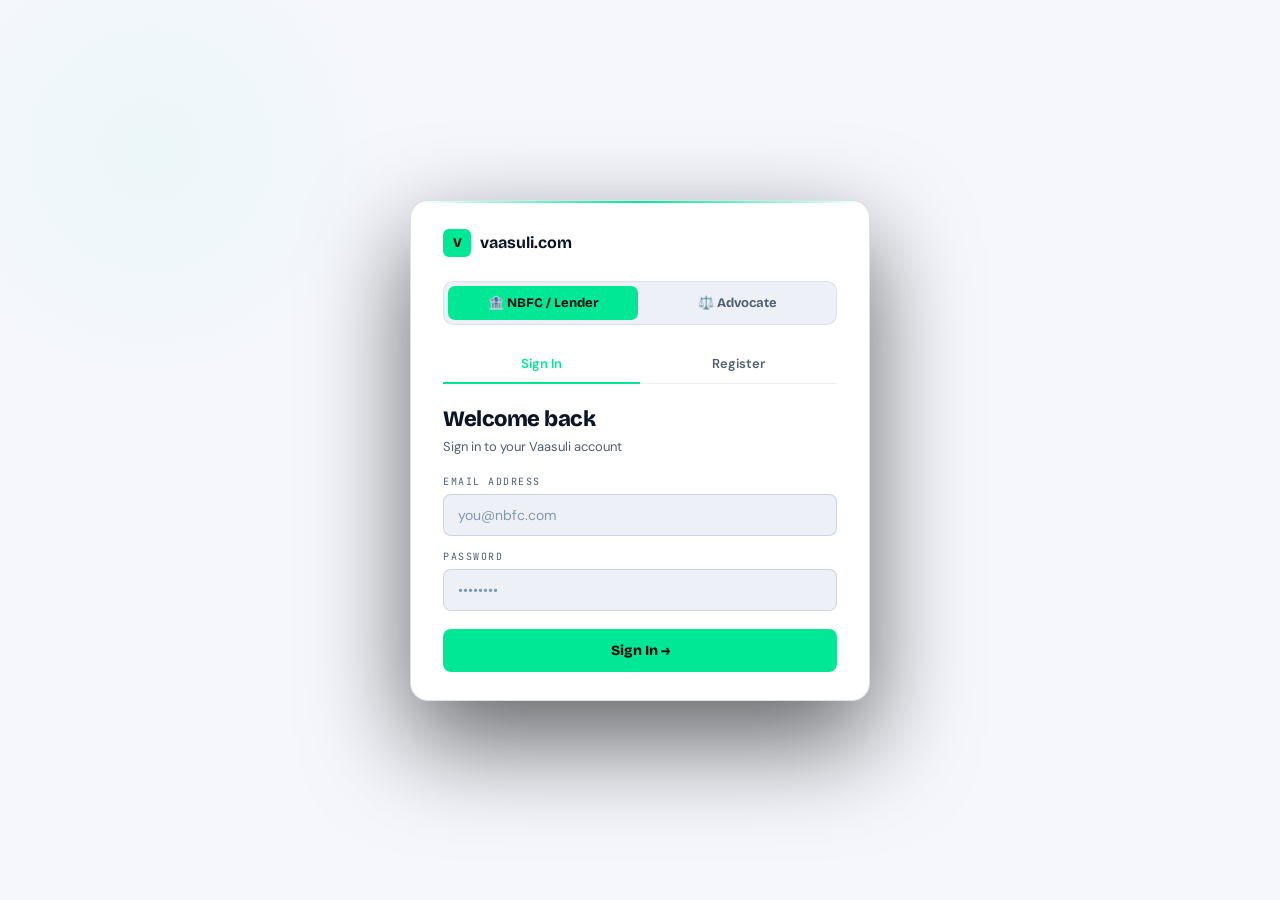
==== commit e265b8f5: "New landing page v6 + platform contrast and mobile fixes" ====
--- a/platform/index.html
+++ b/platform/index.html
@@ -8,13 +8,16 @@
 <link href="https://fonts.googleapis.com/css2?family=Bricolage+Grotesque:opsz,wght@12..96,400;12..96,600;12..96,700;12..96,800&family=DM+Sans:wght@300;400;500;600&family=JetBrains+Mono:wght@400;500;600&display=swap" rel="stylesheet">
 <style>
 :root{
-  --bg:#06090f;--s1:#0b1220;--s2:#0f1829;--s3:#142035;
-  --bd:rgba(232,237,245,0.07);--bd2:rgba(232,237,245,0.12);--bd3:rgba(232,237,245,0.20);
-  --t:#e8edf5;--t2:rgba(232,237,245,0.55);--t3:rgba(232,237,245,0.28);--t4:rgba(232,237,245,0.12);
-  --mint:#00ffa3;--mint-d:rgba(0,255,163,0.07);--mint-b:rgba(0,255,163,0.25);
-  --red:#ff5555;--amber:#ffb547;--amber-d:rgba(255,181,71,0.1);
-  --blue:#5b8fff;--blue-d:rgba(91,143,255,0.1);
-  --gold:#f5c842;--gold-d:rgba(245,200,66,0.08);
+  --bg:#f5f7fc;--s1:#ffffff;--s2:#edf0f7;--s3:#e2e7f0;
+  --bd:rgba(15,30,70,0.07);--bd2:rgba(15,30,70,0.13);--bd3:rgba(15,30,70,0.26);
+  --t:#0c1526;
+  --t2:#2a3d58;
+  --t3:#506070;
+  --t4:#8098b0;
+  --mint:#00e896;--mint-text:#00a868;--mint-d:rgba(0,232,150,0.10);--mint-b:rgba(0,232,150,0.26);
+  --red:#c0392b;--amber:#c97a00;--amber-d:rgba(201,122,0,0.10);
+  --blue:#1d4ed8;--blue-d:rgba(29,78,216,0.10);
+  --gold:#b45309;--gold-d:rgba(180,83,9,0.09);
   --sidebar:224px;
 }
 *{margin:0;padding:0;box-sizing:border-box}
@@ -104,7 +107,7 @@
 .sb-signout{margin-left:auto;font-size:10px;color:var(--t3);cursor:pointer;transition:color .15s}
 .sb-signout:hover{color:var(--red)}
 .app-main{margin-left:var(--sidebar);flex:1;min-height:100vh}
-.app-topbar{height:52px;border-bottom:1px solid var(--bd);display:flex;align-items:center;padding:0 28px;gap:16px;background:rgba(6,9,15,0.85);backdrop-filter:blur(12px);position:sticky;top:0;z-index:40}
+.app-topbar{height:52px;border-bottom:1px solid var(--bd);display:flex;align-items:center;padding:0 28px;gap:16px;background:rgba(245,247,252,0.92);backdrop-filter:blur(12px);position:sticky;top:0;z-index:40}
 .tb-title{font-family:"Bricolage Grotesque",sans-serif;font-size:15px;font-weight:700;color:var(--t)}
 .tb-crumb{font-size:11px;color:var(--t3);font-family:"JetBrains Mono",monospace}
 .tb-right{margin-left:auto;display:flex;align-items:center;gap:10px}
@@ -410,6 +413,7 @@
      CLIENT APP (NBFC side)
 ══════════════════════════════════════════════════════ -->
 <div id="screen-client" class="screen app-shell">
+  <div class="sb-overlay" id="sb-overlay-c" onclick="closeSidebar()"></div>
   <div class="sidebar">
     <div class="sb-logo"><div class="lv">V</div>Vaasuli</div>
     <div class="sb-mode-tag">NBFC Portal</div>
@@ -441,8 +445,10 @@
   </div>
   <div class="app-main">
     <div class="app-topbar">
+      <button class="ham-btn" onclick="openSidebar()" aria-label="Menu">☰</button>
       <div><div class="tb-title" id="c-tb-title">Dashboard</div><div class="tb-crumb" id="c-tb-crumb">Finserv Capital Ltd</div></div>
       <div class="tb-right">
+        <button id="theme-btn" onclick="toggleTheme()" style="width:32px;height:32px;border-radius:7px;background:var(--s2);border:1px solid var(--bd2);font-size:15px;cursor:pointer;display:flex;align-items:center;justify-content:center;transition:all .2s;flex-shrink:0;" title="Toggle dark mode">🌙</button>
         <button class="btn-sm-ghost">Export CSV</button>
         <button class="btn-sm-mint" onclick="cPage('upload',null)">+ Upload Cases</button>
       </div>
@@ -467,7 +473,7 @@
         <div class="stat"><div class="stat-n">₹0</div><div class="stat-l">Cost this month</div><div class="stat-delta" style="color:var(--mint)">✓ Free pilot</div></div>
       </div>
       <div class="section-header"><div class="sh-title">Recent Cases</div><div class="sh-link" onclick="cPage('cases',null)">View all →</div></div>
-      <div class="tbl" style="--cols:2fr 1.2fr 1fr 1fr 1.5fr 80px">
+      <div class="tbl" style="overflow-x:auto;-webkit-overflow-scrolling:touch;" style="--cols:2fr 1.2fr 1fr 1fr 1.5fr 80px">
         <div class="tbl-head" style="grid-template-columns:var(--cols)"><div class="tbl-h">Borrower</div><div class="tbl-h">Account</div><div class="tbl-h">Outstanding</div><div class="tbl-h">Type</div><div class="tbl-h">Status</div><div class="tbl-h"></div></div>
         <div class="tbl-row" style="grid-template-columns:var(--cols)">
           <div><div class="tbl-name">Rajesh Kumar Mehra</div><div class="tbl-sub">ACC-2024-001</div></div>
@@ -498,7 +504,7 @@
         <div class="f-pill" onclick="filterPill(this)">Dispatched (2)</div>
         <div class="f-pill" onclick="filterPill(this)">In Review (1)</div>
       </div>
-      <div class="tbl" style="--cols:2fr 1.2fr 1fr 1fr 1.5fr 80px">
+      <div class="tbl" style="overflow-x:auto;-webkit-overflow-scrolling:touch;" style="--cols:2fr 1.2fr 1fr 1fr 1.5fr 80px">
         <div class="tbl-head" style="grid-template-columns:var(--cols)"><div class="tbl-h">Borrower</div><div class="tbl-h">Account</div><div class="tbl-h">Outstanding</div><div class="tbl-h">Loan Type</div><div class="tbl-h">Status</div><div class="tbl-h"></div></div>
         <div class="tbl-row" style="grid-template-columns:var(--cols)">
           <div><div class="tbl-name">Rajesh Kumar Mehra</div><div class="tbl-sub">Dispatched 12 Mar 2025</div></div>
@@ -625,7 +631,7 @@
           <button class="btn-sm-mint" onclick="stnPrintAll()">✉ Print All 3</button>
         </div>
       </div>
-      <div class="stn-preview-area">
+      <div class="stn-preview-area" style="display:grid;grid-template-columns:1fr 1fr;gap:24px;margin-bottom:24px;">
         <div class="stn-panel">
           <div class="stn-panel-head"><div class="stn-panel-hl">✉ Envelope</div><div style="display:flex;align-items:center;gap:10px"><span class="stn-panel-tag">DL 220×110mm</span><span id="env-status" class="badge-pending-print">Ready to Print</span></div></div>
           <div class="stn-panel-body">
@@ -662,7 +668,7 @@
         </div>
       </div>
       <div class="section-header"><div class="sh-title">Batch — 12 Mar 2025</div><div style="display:flex;gap:8px"><button class="btn-sm-ghost" onclick="stnSelectAll()">Select All</button><button class="btn-sm-ghost" onclick="stnMarkPrinted()">Mark Printed</button></div></div>
-      <div class="tbl">
+      <div class="tbl" style="overflow-x:auto;-webkit-overflow-scrolling:touch;">
         <div class="sbl-head"><div class="sbl-h"></div><div class="sbl-h">Borrower</div><div class="sbl-h">Address</div><div class="sbl-h">Article No.</div><div class="sbl-h">Status</div><div class="sbl-h"></div></div>
         <div class="sbl-row"><div class="sbl-check on" id="chk-0" onclick="stnToggle(0)">✓</div><div><div class="tbl-name">Rajesh Kumar Mehra</div><div class="tbl-sub">FIN-PL-4821</div></div><div style="font-size:11px;color:var(--t2)">Plot 12, Vasant Vihar, Delhi</div><div class="tbl-mono" style="font-size:11px">EW8841201IN</div><div><span class="badge-pending-print" id="status-0">Ready</span></div><div class="tbl-action" onclick="stnSwitch(0)">Preview →</div></div>
         <div class="sbl-row"><div class="sbl-check on" id="chk-1" onclick="stnToggle(1)">✓</div><div><div class="tbl-name">Priya Suresh Nair</div><div class="tbl-sub">FIN-TW-2204</div></div><div style="font-size:11px;color:var(--t2)">14-B, Koramangala, Bengaluru</div><div class="tbl-mono" style="font-size:11px">EW8841202IN</div><div><span class="badge-pending-print" id="status-1">Ready</span></div><div class="tbl-action" onclick="stnSwitch(1)">Preview →</div></div>
@@ -744,6 +750,7 @@
      ADVOCATE APP
 ══════════════════════════════════════════════════════ -->
 <div id="screen-advocate" class="screen app-shell">
+  <div class="sb-overlay" id="sb-overlay-a" onclick="closeSidebar()"></div>
   <div class="sidebar">
     <div class="sb-logo"><div class="lv gold-lv">A</div>Vaasuli</div>
     <div class="sb-mode-tag adv">⚖ Advocate Portal</div>
@@ -776,6 +783,7 @@
   </div>
   <div class="app-main">
     <div class="app-topbar">
+      <button class="ham-btn" onclick="openSidebar()" aria-label="Menu">☰</button>
       <div><div class="tb-title" id="a-tb-title">Dashboard</div><div class="tb-crumb" id="a-tb-crumb">Advocate Portal</div></div>
       <div class="tb-right">
         <button class="btn-sm-ghost" onclick="aPage('queue',null)">Review Queue (5)</button>
@@ -799,7 +807,7 @@
       <div style="display:grid;grid-template-columns:1fr 1fr;gap:20px">
         <div>
           <div class="section-header"><div class="sh-title">Review Queue</div><div class="sh-link gold" onclick="aPage('queue',null)">View all →</div></div>
-          <div class="tbl" style="--cols:2fr 1fr 1.2fr 70px">
+          <div class="tbl" style="overflow-x:auto;-webkit-overflow-scrolling:touch;" style="--cols:2fr 1fr 1.2fr 70px">
             <div class="tbl-head" style="grid-template-columns:var(--cols)"><div class="tbl-h">Case</div><div class="tbl-h">Client</div><div class="tbl-h">Queued</div><div class="tbl-h"></div></div>
             <div class="tbl-row" style="grid-template-columns:var(--cols)" onclick="aPage('review',null)">
               <div><div class="tbl-name">Mohan Lal Verma</div><div class="tbl-sub">₹3,80,000 · MSME</div></div>
@@ -851,7 +859,7 @@
         <div class="f-pill gold-pill" onclick="filterPill(this)">S.138 (1)</div>
         <div class="f-pill gold-pill" onclick="filterPill(this)">SARFAESI (1)</div>
       </div>
-      <div class="tbl" style="--cols:2fr 1.2fr 1fr 1.2fr 1fr 80px">
+      <div class="tbl" style="overflow-x:auto;-webkit-overflow-scrolling:touch;" style="--cols:2fr 1.2fr 1fr 1.2fr 1fr 80px">
         <div class="tbl-head" style="grid-template-columns:var(--cols)"><div class="tbl-h">Borrower</div><div class="tbl-h">Client NBFC</div><div class="tbl-h">Outstanding</div><div class="tbl-h">Notice Type</div><div class="tbl-h">Queued</div><div class="tbl-h"></div></div>
         <div class="tbl-row" style="grid-template-columns:var(--cols)" onclick="aPage('review',null)">
           <div><div class="tbl-name">Mohan Lal Verma</div><div class="tbl-sub">FIN-MS-9903 · MSME</div></div>
@@ -1115,7 +1123,7 @@
     <!-- ADV: CLIENTS -->
     <div id="a-page-clients" class="page">
       <div class="section-header"><div class="sh-title">My Clients</div><button class="btn-sm-ghost">+ Request New Client</button></div>
-      <div class="tbl" style="--cols:2fr 1fr 1fr 1fr 1fr 80px">
+      <div class="tbl" style="overflow-x:auto;-webkit-overflow-scrolling:touch;" style="--cols:2fr 1fr 1fr 1fr 1fr 80px">
         <div class="tbl-head" style="grid-template-columns:var(--cols)"><div class="tbl-h">NBFC / Lender</div><div class="tbl-h">Entity Type</div><div class="tbl-h">Notices (MTD)</div><div class="tbl-h">Earnings (MTD)</div><div class="tbl-h">Status</div><div class="tbl-h"></div></div>
         <div class="tbl-row" style="grid-template-columns:var(--cols)">
           <div><div class="tbl-name">Finserv Capital Ltd</div><div class="tbl-sub">NBFC (Retail) · Mumbai</div></div>
@@ -1162,7 +1170,7 @@
         <div class="ec-bar-row"><div class="ec-month">Mar</div><div class="ec-bar-bg"><div class="ec-bar" style="width:74%"></div></div><div class="ec-val">₹8,400</div></div>
       </div>
       <div class="section-header"><div class="sh-title">Payout History</div><button class="btn-sm-ghost">Download PDF</button></div>
-      <div class="tbl" style="--cols:1.5fr 1fr 1fr 1fr 80px">
+      <div class="tbl" style="overflow-x:auto;-webkit-overflow-scrolling:touch;" style="--cols:1.5fr 1fr 1fr 1fr 80px">
         <div class="tbl-head" style="grid-template-columns:var(--cols)"><div class="tbl-h">Period</div><div class="tbl-h">Notices</div><div class="tbl-h">Amount</div><div class="tbl-h">Status</div><div class="tbl-h"></div></div>
         <div class="tbl-row" style="grid-template-columns:var(--cols)"><div class="tbl-name">Feb 2025</div><div class="tbl-mono">24</div><div class="tbl-mono" style="color:var(--gold)">₹7,350</div><div><span class="badge dispatched" style="font-size:9px">Paid</span></div><div class="tbl-action gold">Receipt</div></div>
         <div class="tbl-row" style="grid-template-columns:var(--cols)"><div class="tbl-name">Jan 2025</div><div class="tbl-mono">22</div><div class="tbl-mono" style="color:var(--gold)">₹6,600</div><div><span class="badge dispatched" style="font-size:9px">Paid</span></div><div class="tbl-action gold">Receipt</div></div>
@@ -1563,6 +1571,47 @@
   }
 };
 
+
+/* ── THEME ── */
+(function(){
+  var dark = localStorage.getItem('vTheme') === 'dark' ||
+    (!localStorage.getItem('vTheme') && window.matchMedia('(prefers-color-scheme:dark)').matches);
+  function apply(d){
+    dark = d;
+    document.documentElement.classList.toggle('dark', d);
+    var btn = document.getElementById('theme-btn');
+    if(btn) btn.textContent = d ? '☀️' : '🌙';
+    localStorage.setItem('vTheme', d ? 'dark' : 'light');
+  }
+  window.toggleTheme = function(){ apply(!dark); };
+  window.matchMedia('(prefers-color-scheme:dark)').addEventListener('change', function(e){
+    if(!localStorage.getItem('vTheme')) apply(e.matches);
+  });
+  apply(dark);
+})();
+
+/* ── MOBILE SIDEBAR ── */
+function openSidebar(){
+  var screen = document.querySelector('.screen.active');
+  if(!screen) return;
+  var sb = screen.querySelector('.sidebar');
+  var ov = screen.querySelector('.sb-overlay');
+  if(sb) sb.classList.add('open');
+  if(ov) ov.style.display = 'block';
+  document.body.style.overflow = 'hidden';
+}
+function closeSidebar(){
+  document.querySelectorAll('.sidebar').forEach(function(sb){ sb.classList.remove('open'); });
+  document.querySelectorAll('.sb-overlay').forEach(function(ov){ ov.style.display = 'none'; });
+  document.body.style.overflow = '';
+}
+// Close sidebar when nav item clicked on mobile
+document.querySelectorAll('.sb-item').forEach(function(item){
+  item.addEventListener('click', function(){
+    if(window.innerWidth <= 768) closeSidebar();
+  });
+});
+
 </script>
 </body>
 </html>
